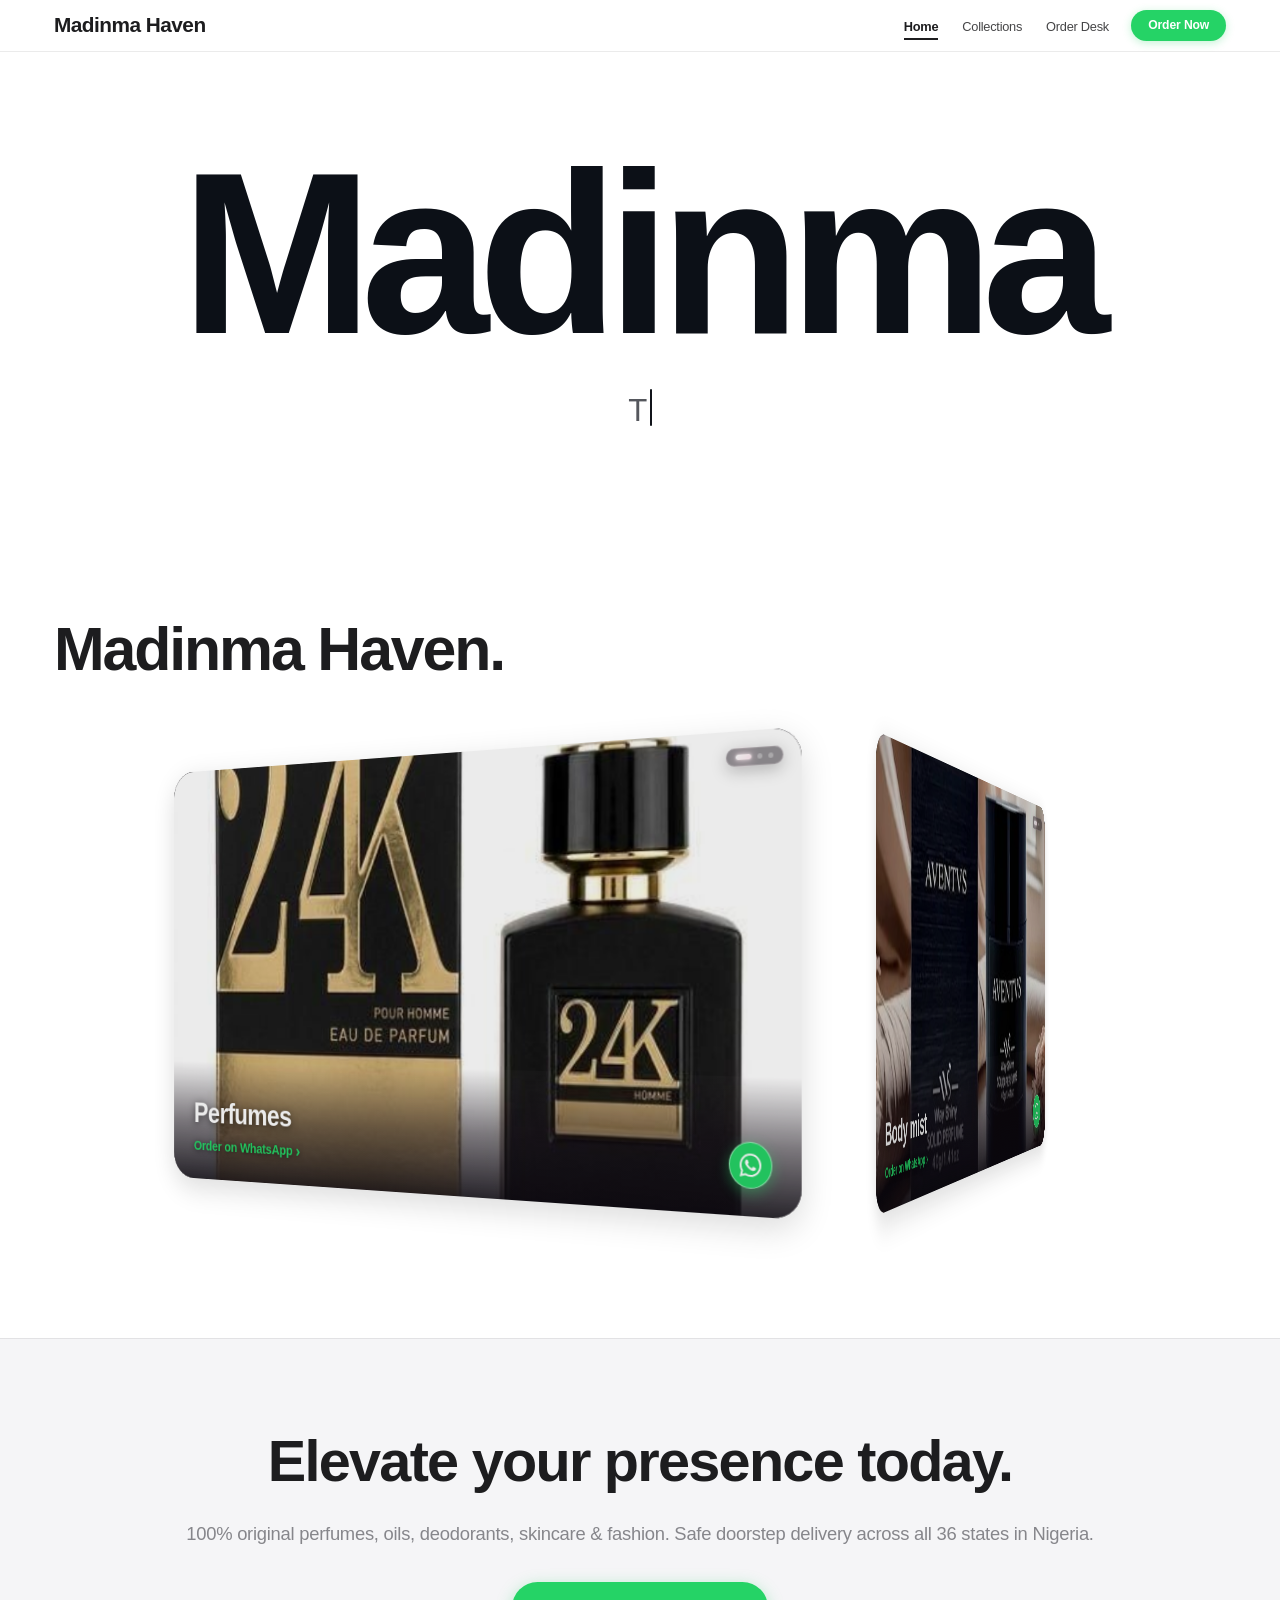
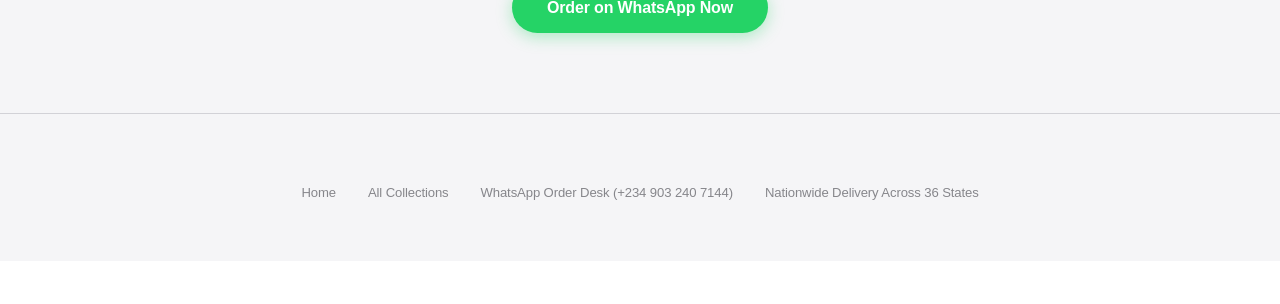
==== index.html @ e7d09501 "Remove circle container from sidebar trigger and fix overlapping with brand name" ====
<!DOCTYPE html>
<html lang="en">
<head>
  <meta charset="UTF-8" />
  <meta name="viewport" content="width=device-width, initial-scale=1.0, viewport-fit=cover" />
  <title>Madinma Haven &bull; Original Perfumes, Beauty &amp; Luxury Fashion</title>
  <meta name="description" content="Discover 100% original designer perfumes, concentrated oils, body mists, deodorants, skincare, luxury &amp; thrift bags, jewelry, and shoes. Stocked and delivered to any state in Nigeria by Madinma Haven." />
  
  <!-- Favicon -->
  <link rel="icon" type="image/svg+xml" href="assets/images/favicon.svg" />

  <!-- Apple Stylesheet -->
  <link rel="stylesheet" href="assets/css/style.css?v=137" />
  <meta http-equiv="Cache-Control" content="no-cache, no-store, must-revalidate" />
  <meta http-equiv="Pragma" content="no-cache" />
  <meta http-equiv="Expires" content="0" />
</head>
<body>

  <!-- =======================================================================
       2. APPLE VISION PRO STICKY LOCAL NAV
       ======================================================================= -->
  <nav class="apple-localnav" id="localnav" style="position: relative;">
    <div class="localnav-inner">
      <div class="localnav-title">
        <a href="#overview">Madinma Haven</a>
      </div>

      <div class="localnav-menu">
        <ul class="localnav-links">
          <li class="active"><a href="#overview">Home</a></li>
          <li><a href="collections.html">Collections</a></li>
          <li><a href="order.html">Order Desk</a></li>
        </ul>

        <a href="order.html" class="localnav-btn-buy">
          Order Now
        </a>

        <!-- Hamburger Menu: At top right immediately after Order Now button -->
        <button type="button" class="localnav-trigger" id="localnav-trigger" aria-label="Open Navigation Menu" title="Menu">
          <svg width="20" height="20" viewBox="0 0 24 24" fill="none" stroke="currentColor" stroke-width="2.2" stroke-linecap="round" stroke-linejoin="round">
            <line x1="3" y1="6" x2="21" y2="6"></line>
            <line x1="3" y1="12" x2="21" y2="12"></line>
            <line x1="3" y1="18" x2="21" y2="18"></line>
          </svg>
        </button>
      </div>
    </div>

    <!-- Mobile Navigation Dropdown -->
    <div class="localnav-mobile-dropdown" id="localnav-mobile-dropdown">
      <a href="#overview" class="localnav-mobile-item active">Home</a>
      <a href="collections.html" class="localnav-mobile-item">Collections</a>
      <a href="order.html" class="localnav-mobile-item">WhatsApp Order Desk</a>
    </div>
  </nav>

  <!-- =======================================================================
       3. HERO SECTION (GIANT TYPOGRAPHY & MOTTO)
       ======================================================================= -->
  <section class="vision-hero" id="overview">
    <div class="apple-container">
      <div class="hero-giant-typography">
        <h1 class="hero-giant-title" aria-label="Madinma">
          <span class="wiggle-letter wiggle-1" aria-hidden="true">M</span><span class="wiggle-letter wiggle-2" aria-hidden="true">a</span><span class="wiggle-letter wiggle-3" aria-hidden="true">d</span><span class="wiggle-letter wiggle-4" aria-hidden="true">i</span><span class="wiggle-letter wiggle-5" aria-hidden="true">n</span><span class="wiggle-letter wiggle-6" aria-hidden="true">m</span><span class="wiggle-letter wiggle-7" aria-hidden="true">a</span>
        </h1>
        <p class="hero-giant-motto">
          The home for the best in <strong>original perfumes</strong>, <strong>concentrated oils</strong>, <strong>fine mists</strong>, and <strong>everyday luxury</strong>.
        </p>
      </div>
    </div>
  </section>

  <!-- =======================================================================
       4. TAKE A CLOSER LOOK (HORIZONTAL CAROUSEL WITH 3 IMAGES & TRANSITIONS)
       ======================================================================= -->
  <section class="vision-closer-look" id="closer-look">
    <div class="apple-container closer-look-header-wrap">
      <div class="closer-look-header">
        <h2 class="closer-look-title">Madinma Haven.</h2>
      </div>
    </div>

    <!-- Apple Vision Pro Horizontal Peek Carousel Track -->
    <div class="apple-carousel-viewport" id="carousel-viewport">
      <div class="apple-carousel-track" id="carousel-track">

        <!-- 1. Perfumes  fragrances -->
        <article class="apple-vision-item" id="fragrances">
          <div class="apple-vision-box" data-carousel-box>
          <div class="apple-vision-slides">
            <img src="assets/images/fragrances-1.jpg?v=11" alt="24K Pure Gold Eau de Parfum" class="apple-vision-img active" loading="eager" draggable="false">
            <img src="assets/images/fragrances-2.jpg?v=11" alt="Dior Sauvage Parfum" class="apple-vision-img" loading="eager" draggable="false">
            <img src="assets/images/fragrances-3.jpg?v=11" alt="Club de Nuit Intense Man" class="apple-vision-img" loading="eager" draggable="false">
          </div>
          <div class="apple-vision-dots" aria-hidden="true">
            <span class="apple-vision-dot active"></span>
            <span class="apple-vision-dot"></span>
            <span class="apple-vision-dot"></span>
          </div>
            <div class="apple-vision-overlay">
              <div class="apple-vision-overlay-content">
                <h3 class="apple-vision-overlay-title">Perfumes</h3>
                <a href="order.html" class="apple-vision-overlay-link">
                  Order on WhatsApp <span class="chevron">&rsaquo;</span>
                </a>
              </div>
              <a href="order.html" class="apple-360-btn" aria-label="Book on WhatsApp">
                <svg width="22" height="22" viewBox="0 0 24 24" fill="currentColor">
                  <path d="M17.472 14.382c-.297-.149-1.758-.867-2.03-.967-.273-.099-.471-.148-.67.15-.197.297-.767.966-.94 1.164-.173.199-.347.223-.644.075-.297-.15-1.255-.463-2.39-1.475-.883-.788-1.48-1.761-1.653-2.059-.173-.297-.018-.458.13-.606.134-.133.298-.347.446-.52.149-.174.198-.298.298-.497.099-.198.05-.371-.025-.52-.075-.149-.669-1.612-.916-2.207-.242-.579-.487-.5-.669-.51-.173-.008-.371-.01-.57-.01-.198 0-.52.074-.792.372-.272.297-1.04 1.016-1.04 2.479 0 1.462 1.065 2.875 1.213 3.074.149.198 2.096 3.2 5.077 4.487.709.306 1.262.489 1.694.625.712.227 1.36.195 1.871.118.571-.085 1.758-.719 2.006-1.413.248-.694.248-1.289.173-1.413-.074-.124-.272-.198-.57-.347m-5.421 7.403h-.004a9.87 9.87 0 01-5.031-1.378l-.361-.214-3.741.982.998-3.648-.235-.374a9.86 9.86 0 01-1.51-5.26c.001-5.45 4.436-9.884 9.888-9.884 2.64 0 5.122 1.03 6.988 2.898a9.825 9.825 0 012.893 6.994c-.003 5.45-4.437 9.884-9.885 9.884m8.413-18.297A11.815 11.815 0 0012.05 0C5.495 0 .16 5.335.157 11.892c0 2.096.547 4.142 1.588 5.945L.057 24l6.305-1.654a11.882 11.882 0 005.683 1.448h.005c6.554 0 11.89-5.335 11.893-11.893a11.821 11.821 0 00-3.48-8.413Z"/>
                </svg>
              </a>
            </div>
          </div>
        </article>

        <!-- 2. Body mist  Body spray -->
        <article class="apple-vision-item">
          <div class="apple-vision-box" data-carousel-box>
          <div class="apple-vision-slides">
            <img src="assets/images/mists-1.jpg?v=11" alt="Aventus Solid Perfume" class="apple-vision-img active" loading="eager" draggable="false">
            <img src="assets/images/mists-2.jpg?v=11" alt="Jean Miss Homme Trio Collection" class="apple-vision-img" loading="eager" draggable="false">
            <img src="assets/images/mists-3.jpg?v=11" alt="Lastar Azure Coastal & Vanilla Sweetheart" class="apple-vision-img" loading="eager" draggable="false">
          </div>
          <div class="apple-vision-dots" aria-hidden="true">
            <span class="apple-vision-dot active"></span>
            <span class="apple-vision-dot"></span>
            <span class="apple-vision-dot"></span>
          </div>
            <div class="apple-vision-overlay">
              <div class="apple-vision-overlay-content">
                <h3 class="apple-vision-overlay-title">Body mist</h3>
                <a href="order.html" class="apple-vision-overlay-link">
                  Order on WhatsApp <span class="chevron">&rsaquo;</span>
                </a>
              </div>
              <a href="order.html" class="apple-360-btn" aria-label="Book on WhatsApp">
                <svg width="22" height="22" viewBox="0 0 24 24" fill="currentColor">
                  <path d="M17.472 14.382c-.297-.149-1.758-.867-2.03-.967-.273-.099-.471-.148-.67.15-.197.297-.767.966-.94 1.164-.173.199-.347.223-.644.075-.297-.15-1.255-.463-2.39-1.475-.883-.788-1.48-1.761-1.653-2.059-.173-.297-.018-.458.13-.606.134-.133.298-.347.446-.52.149-.174.198-.298.298-.497.099-.198.05-.371-.025-.52-.075-.149-.669-1.612-.916-2.207-.242-.579-.487-.5-.669-.51-.173-.008-.371-.01-.57-.01-.198 0-.52.074-.792.372-.272.297-1.04 1.016-1.04 2.479 0 1.462 1.065 2.875 1.213 3.074.149.198 2.096 3.2 5.077 4.487.709.306 1.262.489 1.694.625.712.227 1.36.195 1.871.118.571-.085 1.758-.719 2.006-1.413.248-.694.248-1.289.173-1.413-.074-.124-.272-.198-.57-.347m-5.421 7.403h-.004a9.87 9.87 0 01-5.031-1.378l-.361-.214-3.741.982.998-3.648-.235-.374a9.86 9.86 0 01-1.51-5.26c.001-5.45 4.436-9.884 9.888-9.884 2.64 0 5.122 1.03 6.988 2.898a9.825 9.825 0 012.893 6.994c-.003 5.45-4.437 9.884-9.885 9.884m8.413-18.297A11.815 11.815 0 0012.05 0C5.495 0 .16 5.335.157 11.892c0 2.096.547 4.142 1.588 5.945L.057 24l6.305-1.654a11.882 11.882 0 005.683 1.448h.005c6.554 0 11.89-5.335 11.893-11.893a11.821 11.821 0 00-3.48-8.413Z"/>
                </svg>
              </a>
            </div>
          </div>
        </article>

        <!-- 3. Deodorant  Antisperants -->
        <article class="apple-vision-item">
          <div class="apple-vision-box" data-carousel-box>
          <div class="apple-vision-slides">
            <img src="assets/images/deodorants-1.jpg?v=11" alt="Sure Nonstop Protection 72H Invisible Aqua" class="apple-vision-img active" loading="eager" draggable="false">
            <img src="assets/images/deodorants-2.jpg?v=11" alt="Nivea Dry Comfort 72H Anti-Perspirant" class="apple-vision-img" loading="eager" draggable="false">
            <img src="assets/images/deodorants-3.jpg?v=11" alt="Dove Invisible Dry 48H Floral Touch" class="apple-vision-img" loading="eager" draggable="false">
          </div>
          <div class="apple-vision-dots" aria-hidden="true">
            <span class="apple-vision-dot active"></span>
            <span class="apple-vision-dot"></span>
            <span class="apple-vision-dot"></span>
          </div>
            <div class="apple-vision-overlay">
              <div class="apple-vision-overlay-content">
                <h3 class="apple-vision-overlay-title">Deodorant</h3>
                <a href="order.html" class="apple-vision-overlay-link">
                  Order on WhatsApp <span class="chevron">&rsaquo;</span>
                </a>
              </div>
              <a href="order.html" class="apple-360-btn" aria-label="Book on WhatsApp">
                <svg width="22" height="22" viewBox="0 0 24 24" fill="currentColor">
                  <path d="M17.472 14.382c-.297-.149-1.758-.867-2.03-.967-.273-.099-.471-.148-.67.15-.197.297-.767.966-.94 1.164-.173.199-.347.223-.644.075-.297-.15-1.255-.463-2.39-1.475-.883-.788-1.48-1.761-1.653-2.059-.173-.297-.018-.458.13-.606.134-.133.298-.347.446-.52.149-.174.198-.298.298-.497.099-.198.05-.371-.025-.52-.075-.149-.669-1.612-.916-2.207-.242-.579-.487-.5-.669-.51-.173-.008-.371-.01-.57-.01-.198 0-.52.074-.792.372-.272.297-1.04 1.016-1.04 2.479 0 1.462 1.065 2.875 1.213 3.074.149.198 2.096 3.2 5.077 4.487.709.306 1.262.489 1.694.625.712.227 1.36.195 1.871.118.571-.085 1.758-.719 2.006-1.413.248-.694.248-1.289.173-1.413-.074-.124-.272-.198-.57-.347m-5.421 7.403h-.004a9.87 9.87 0 01-5.031-1.378l-.361-.214-3.741.982.998-3.648-.235-.374a9.86 9.86 0 01-1.51-5.26c.001-5.45 4.436-9.884 9.888-9.884 2.64 0 5.122 1.03 6.988 2.898a9.825 9.825 0 012.893 6.994c-.003 5.45-4.437 9.884-9.885 9.884m8.413-18.297A11.815 11.815 0 0012.05 0C5.495 0 .16 5.335.157 11.892c0 2.096.547 4.142 1.588 5.945L.057 24l6.305-1.654a11.882 11.882 0 005.683 1.448h.005c6.554 0 11.89-5.335 11.893-11.893a11.821 11.821 0 00-3.48-8.413Z"/>
                </svg>
              </a>
            </div>
          </div>
        </article>

        <!-- 4. Body roll-on  underarm care -->
        <article class="apple-vision-item">
          <div class="apple-vision-box" data-carousel-box>
          <div class="apple-vision-slides">
            <img src="assets/images/rollon-1.jpg?v=11" alt="Nivea Men Dry Impact 72H Anti-Perspirant Roll-On" class="apple-vision-img active" loading="eager" draggable="false">
            <img src="assets/images/rollon-2.jpg?v=11" alt="24K Pure Gold 48H Roll-On Deodorant" class="apple-vision-img" loading="eager" draggable="false">
            <img src="assets/images/rollon-3.jpg?v=11" alt="Rexona Men Sport Defence 72H Roll-On" class="apple-vision-img" loading="eager" draggable="false">
          </div>
          <div class="apple-vision-dots" aria-hidden="true">
            <span class="apple-vision-dot active"></span>
            <span class="apple-vision-dot"></span>
            <span class="apple-vision-dot"></span>
          </div>
            <div class="apple-vision-overlay">
              <div class="apple-vision-overlay-content">
                <h3 class="apple-vision-overlay-title">Roll-ons</h3>
                <a href="order.html" class="apple-vision-overlay-link">
                  Order on WhatsApp <span class="chevron">&rsaquo;</span>
                </a>
              </div>
              <a href="order.html" class="apple-360-btn" aria-label="Book on WhatsApp">
                <svg width="22" height="22" viewBox="0 0 24 24" fill="currentColor">
                  <path d="M17.472 14.382c-.297-.149-1.758-.867-2.03-.967-.273-.099-.471-.148-.67.15-.197.297-.767.966-.94 1.164-.173.199-.347.223-.644.075-.297-.15-1.255-.463-2.39-1.475-.883-.788-1.48-1.761-1.653-2.059-.173-.297-.018-.458.13-.606.134-.133.298-.347.446-.52.149-.174.198-.298.298-.497.099-.198.05-.371-.025-.52-.075-.149-.669-1.612-.916-2.207-.242-.579-.487-.5-.669-.51-.173-.008-.371-.01-.57-.01-.198 0-.52.074-.792.372-.272.297-1.04 1.016-1.04 2.479 0 1.462 1.065 2.875 1.213 3.074.149.198 2.096 3.2 5.077 4.487.709.306 1.262.489 1.694.625.712.227 1.36.195 1.871.118.571-.085 1.758-.719 2.006-1.413.248-.694.248-1.289.173-1.413-.074-.124-.272-.198-.57-.347m-5.421 7.403h-.004a9.87 9.87 0 01-5.031-1.378l-.361-.214-3.741.982.998-3.648-.235-.374a9.86 9.86 0 01-1.51-5.26c.001-5.45 4.436-9.884 9.888-9.884 2.64 0 5.122 1.03 6.988 2.898a9.825 9.825 0 012.893 6.994c-.003 5.45-4.437 9.884-9.885 9.884m8.413-18.297A11.815 11.815 0 0012.05 0C5.495 0 .16 5.335.157 11.892c0 2.096.547 4.142 1.588 5.945L.057 24l6.305-1.654a11.882 11.882 0 005.683 1.448h.005c6.554 0 11.89-5.335 11.893-11.893a11.821 11.821 0 00-3.48-8.413Z"/>
                </svg>
              </a>
            </div>
          </div>
        </article>

        <!-- 5. Body care  moisturizer -->
        <article class="apple-vision-item">
          <div class="apple-vision-box" data-carousel-box>
          <div class="apple-vision-slides">
            <img src="assets/images/moisturizer-1.jpg?v=11" alt="Asnye Men Moisturizer Tight Smooth 70g" class="apple-vision-img active" loading="eager" draggable="false">
            <img src="assets/images/moisturizer-2.jpg?v=11" alt="Brmvoz Coconut Oil Moisturizing Cream With Vitamin E" class="apple-vision-img" loading="eager" draggable="false">
            <img src="assets/images/moisturizer-3.jpg?v=11" alt="Veze For Men Moisturizing Lotion" class="apple-vision-img" loading="eager" draggable="false">
          </div>
          <div class="apple-vision-dots" aria-hidden="true">
            <span class="apple-vision-dot active"></span>
            <span class="apple-vision-dot"></span>
            <span class="apple-vision-dot"></span>
          </div>
            <div class="apple-vision-overlay">
              <div class="apple-vision-overlay-content">
                <h3 class="apple-vision-overlay-title">Moisturizer</h3>
                <a href="order.html" class="apple-vision-overlay-link">
                  Order on WhatsApp <span class="chevron">&rsaquo;</span>
                </a>
              </div>
              <a href="order.html" class="apple-360-btn" aria-label="Book on WhatsApp">
                <svg width="22" height="22" viewBox="0 0 24 24" fill="currentColor">
                  <path d="M17.472 14.382c-.297-.149-1.758-.867-2.03-.967-.273-.099-.471-.148-.67.15-.197.297-.767.966-.94 1.164-.173.199-.347.223-.644.075-.297-.15-1.255-.463-2.39-1.475-.883-.788-1.48-1.761-1.653-2.059-.173-.297-.018-.458.13-.606.134-.133.298-.347.446-.52.149-.174.198-.298.298-.497.099-.198.05-.371-.025-.52-.075-.149-.669-1.612-.916-2.207-.242-.579-.487-.5-.669-.51-.173-.008-.371-.01-.57-.01-.198 0-.52.074-.792.372-.272.297-1.04 1.016-1.04 2.479 0 1.462 1.065 2.875 1.213 3.074.149.198 2.096 3.2 5.077 4.487.709.306 1.262.489 1.694.625.712.227 1.36.195 1.871.118.571-.085 1.758-.719 2.006-1.413.248-.694.248-1.289.173-1.413-.074-.124-.272-.198-.57-.347m-5.421 7.403h-.004a9.87 9.87 0 01-5.031-1.378l-.361-.214-3.741.982.998-3.648-.235-.374a9.86 9.86 0 01-1.51-5.26c.001-5.45 4.436-9.884 9.888-9.884 2.64 0 5.122 1.03 6.988 2.898a9.825 9.825 0 012.893 6.994c-.003 5.45-4.437 9.884-9.885 9.884m8.413-18.297A11.815 11.815 0 0012.05 0C5.495 0 .16 5.335.157 11.892c0 2.096.547 4.142 1.588 5.945L.057 24l6.305-1.654a11.882 11.882 0 005.683 1.448h.005c6.554 0 11.89-5.335 11.893-11.893a11.821 11.821 0 00-3.48-8.413Z"/>
                </svg>
              </a>
            </div>
          </div>
        </article>

        <!-- 6. Body scrubs  Body polishes -->
        <article class="apple-vision-item">
          <div class="apple-vision-box" data-carousel-box>
          <div class="apple-vision-slides">
            <img src="assets/images/scrubs-1.jpg?v=11" alt="Evolve Organic Beauty Tropical Blossom Body Polish" class="apple-vision-img active" loading="eager" draggable="false">
            <img src="assets/images/scrubs-2.jpg?v=11" alt="Fresh Brown Sugar Body Polish & Exfoliating Face Wash Trio" class="apple-vision-img" loading="eager" draggable="false">
            <img src="assets/images/scrubs-3.jpg?v=11" alt="Dame Body Sunshine Polishing Body Scrub" class="apple-vision-img" loading="eager" draggable="false">
          </div>
          <div class="apple-vision-dots" aria-hidden="true">
            <span class="apple-vision-dot active"></span>
            <span class="apple-vision-dot"></span>
            <span class="apple-vision-dot"></span>
          </div>
            <div class="apple-vision-overlay">
              <div class="apple-vision-overlay-content">
                <h3 class="apple-vision-overlay-title">Body scrubs &amp; polishes</h3>
                <a href="order.html" class="apple-vision-overlay-link">
                  Order on WhatsApp <span class="chevron">&rsaquo;</span>
                </a>
              </div>
              <a href="order.html" class="apple-360-btn" aria-label="Book on WhatsApp">
                <svg width="22" height="22" viewBox="0 0 24 24" fill="currentColor">
                  <path d="M17.472 14.382c-.297-.149-1.758-.867-2.03-.967-.273-.099-.471-.148-.67.15-.197.297-.767.966-.94 1.164-.173.199-.347.223-.644.075-.297-.15-1.255-.463-2.39-1.475-.883-.788-1.48-1.761-1.653-2.059-.173-.297-.018-.458.13-.606.134-.133.298-.347.446-.52.149-.174.198-.298.298-.497.099-.198.05-.371-.025-.52-.075-.149-.669-1.612-.916-2.207-.242-.579-.487-.5-.669-.51-.173-.008-.371-.01-.57-.01-.198 0-.52.074-.792.372-.272.297-1.04 1.016-1.04 2.479 0 1.462 1.065 2.875 1.213 3.074.149.198 2.096 3.2 5.077 4.487.709.306 1.262.489 1.694.625.712.227 1.36.195 1.871.118.571-.085 1.758-.719 2.006-1.413.248-.694.248-1.289.173-1.413-.074-.124-.272-.198-.57-.347m-5.421 7.403h-.004a9.87 9.87 0 01-5.031-1.378l-.361-.214-3.741.982.998-3.648-.235-.374a9.86 9.86 0 01-1.51-5.26c.001-5.45 4.436-9.884 9.888-9.884 2.64 0 5.122 1.03 6.988 2.898a9.825 9.825 0 012.893 6.994c-.003 5.45-4.437 9.884-9.885 9.884m8.413-18.297A11.815 11.815 0 0012.05 0C5.495 0 .16 5.335.157 11.892c0 2.096.547 4.142 1.588 5.945L.057 24l6.305-1.654a11.882 11.882 0 005.683 1.448h.005c6.554 0 11.89-5.335 11.893-11.893a11.821 11.821 0 00-3.48-8.413Z"/>
                </svg>
              </a>
            </div>
          </div>
        </article>

        <!-- 7. Soap  and Body washes -->
        <article class="apple-vision-item">
          <div class="apple-vision-box" data-carousel-box>
          <div class="apple-vision-slides">
            <img src="assets/images/soap-1.jpg?v=11" alt="Irish Spring Aloe Bar Soap 3 Pack" class="apple-vision-img active" loading="eager" draggable="false">
            <img src="assets/images/soap-2.jpg?v=11" alt="Extract Whitening Herbal Soap Papaya Calamansi" class="apple-vision-img" loading="eager" draggable="false">
            <img src="assets/images/soap-3.jpg?v=11" alt="Cussons Baby Soft & Smooth Almond & Rose Oil Soap" class="apple-vision-img" loading="eager" draggable="false">
          </div>
          <div class="apple-vision-dots" aria-hidden="true">
            <span class="apple-vision-dot active"></span>
            <span class="apple-vision-dot"></span>
            <span class="apple-vision-dot"></span>
          </div>
            <div class="apple-vision-overlay">
              <div class="apple-vision-overlay-content">
                <h3 class="apple-vision-overlay-title">Soap</h3>
                <a href="order.html" class="apple-vision-overlay-link">
                  Order on WhatsApp <span class="chevron">&rsaquo;</span>
                </a>
              </div>
              <a href="order.html" class="apple-360-btn" aria-label="Book on WhatsApp">
                <svg width="22" height="22" viewBox="0 0 24 24" fill="currentColor">
                  <path d="M17.472 14.382c-.297-.149-1.758-.867-2.03-.967-.273-.099-.471-.148-.67.15-.197.297-.767.966-.94 1.164-.173.199-.347.223-.644.075-.297-.15-1.255-.463-2.39-1.475-.883-.788-1.48-1.761-1.653-2.059-.173-.297-.018-.458.13-.606.134-.133.298-.347.446-.52.149-.174.198-.298.298-.497.099-.198.05-.371-.025-.52-.075-.149-.669-1.612-.916-2.207-.242-.579-.487-.5-.669-.51-.173-.008-.371-.01-.57-.01-.198 0-.52.074-.792.372-.272.297-1.04 1.016-1.04 2.479 0 1.462 1.065 2.875 1.213 3.074.149.198 2.096 3.2 5.077 4.487.709.306 1.262.489 1.694.625.712.227 1.36.195 1.871.118.571-.085 1.758-.719 2.006-1.413.248-.694.248-1.289.173-1.413-.074-.124-.272-.198-.57-.347m-5.421 7.403h-.004a9.87 9.87 0 01-5.031-1.378l-.361-.214-3.741.982.998-3.648-.235-.374a9.86 9.86 0 01-1.51-5.26c.001-5.45 4.436-9.884 9.888-9.884 2.64 0 5.122 1.03 6.988 2.898a9.825 9.825 0 012.893 6.994c-.003 5.45-4.437 9.884-9.885 9.884m8.413-18.297A11.815 11.815 0 0012.05 0C5.495 0 .16 5.335.157 11.892c0 2.096.547 4.142 1.588 5.945L.057 24l6.305-1.654a11.882 11.882 0 005.683 1.448h.005c6.554 0 11.89-5.335 11.893-11.893a11.821 11.821 0 00-3.48-8.413Z"/>
                </svg>
              </a>
            </div>
          </div>
        </article>

        <!-- 8. After shave and shaving products -->
        <article class="apple-vision-item">
          <div class="apple-vision-box" data-carousel-box>
          <div class="apple-vision-slides">
            <img src="assets/images/aftershave-1.jpg?v=11" alt="Nivea Men Sensitive Post Shave Balm" class="apple-vision-img active" loading="eager" draggable="false">
            <img src="assets/images/aftershave-2.jpg?v=11" alt="Denim Black After Shave 100ml" class="apple-vision-img" loading="eager" draggable="false">
            <img src="assets/images/aftershave-3.jpg?v=11" alt="Gillette Stormforce After Shave Splash 100ml" class="apple-vision-img" loading="eager" draggable="false">
          </div>
          <div class="apple-vision-dots" aria-hidden="true">
            <span class="apple-vision-dot active"></span>
            <span class="apple-vision-dot"></span>
            <span class="apple-vision-dot"></span>
          </div>
            <div class="apple-vision-overlay">
              <div class="apple-vision-overlay-content">
                <h3 class="apple-vision-overlay-title">After shave</h3>
                <a href="order.html" class="apple-vision-overlay-link">
                  Order on WhatsApp <span class="chevron">&rsaquo;</span>
                </a>
              </div>
              <a href="order.html" class="apple-360-btn" aria-label="Book on WhatsApp">
                <svg width="22" height="22" viewBox="0 0 24 24" fill="currentColor">
                  <path d="M17.472 14.382c-.297-.149-1.758-.867-2.03-.967-.273-.099-.471-.148-.67.15-.197.297-.767.966-.94 1.164-.173.199-.347.223-.644.075-.297-.15-1.255-.463-2.39-1.475-.883-.788-1.48-1.761-1.653-2.059-.173-.297-.018-.458.13-.606.134-.133.298-.347.446-.52.149-.174.198-.298.298-.497.099-.198.05-.371-.025-.52-.075-.149-.669-1.612-.916-2.207-.242-.579-.487-.5-.669-.51-.173-.008-.371-.01-.57-.01-.198 0-.52.074-.792.372-.272.297-1.04 1.016-1.04 2.479 0 1.462 1.065 2.875 1.213 3.074.149.198 2.096 3.2 5.077 4.487.709.306 1.262.489 1.694.625.712.227 1.36.195 1.871.118.571-.085 1.758-.719 2.006-1.413.248-.694.248-1.289.173-1.413-.074-.124-.272-.198-.57-.347m-5.421 7.403h-.004a9.87 9.87 0 01-5.031-1.378l-.361-.214-3.741.982.998-3.648-.235-.374a9.86 9.86 0 01-1.51-5.26c.001-5.45 4.436-9.884 9.888-9.884 2.64 0 5.122 1.03 6.988 2.898a9.825 9.825 0 012.893 6.994c-.003 5.45-4.437 9.884-9.885 9.884m8.413-18.297A11.815 11.815 0 0012.05 0C5.495 0 .16 5.335.157 11.892c0 2.096.547 4.142 1.588 5.945L.057 24l6.305-1.654a11.882 11.882 0 005.683 1.448h.005c6.554 0 11.89-5.335 11.893-11.893a11.821 11.821 0 00-3.48-8.413Z"/>
                </svg>
              </a>
            </div>
          </div>
        </article>

        <!-- 9. Personal hygiene  Antiseptic products -->
        <article class="apple-vision-item">
          <div class="apple-vision-box" data-carousel-box>
          <div class="apple-vision-slides">
            <img src="assets/images/antiseptic-1.jpg?v=11" alt="Savlon Antiseptic Liquid 125ml" class="apple-vision-img active" loading="eager" draggable="false">
            <img src="assets/images/antiseptic-2.jpg?v=11" alt="Dettol Liquid Antiseptic Disinfectant" class="apple-vision-img" loading="eager" draggable="false">
            <img src="assets/images/antiseptic-3.jpg?v=11" alt="Clorox Disinfecting Bleach Cleaner" class="apple-vision-img" loading="eager" draggable="false">
          </div>
          <div class="apple-vision-dots" aria-hidden="true">
            <span class="apple-vision-dot active"></span>
            <span class="apple-vision-dot"></span>
            <span class="apple-vision-dot"></span>
          </div>
            <div class="apple-vision-overlay">
              <div class="apple-vision-overlay-content">
                <h3 class="apple-vision-overlay-title">Antiseptic</h3>
                <a href="order.html" class="apple-vision-overlay-link">
                  Order on WhatsApp <span class="chevron">&rsaquo;</span>
                </a>
              </div>
              <a href="order.html" class="apple-360-btn" aria-label="Book on WhatsApp">
                <svg width="22" height="22" viewBox="0 0 24 24" fill="currentColor">
                  <path d="M17.472 14.382c-.297-.149-1.758-.867-2.03-.967-.273-.099-.471-.148-.67.15-.197.297-.767.966-.94 1.164-.173.199-.347.223-.644.075-.297-.15-1.255-.463-2.39-1.475-.883-.788-1.48-1.761-1.653-2.059-.173-.297-.018-.458.13-.606.134-.133.298-.347.446-.52.149-.174.198-.298.298-.497.099-.198.05-.371-.025-.52-.075-.149-.669-1.612-.916-2.207-.242-.579-.487-.5-.669-.51-.173-.008-.371-.01-.57-.01-.198 0-.52.074-.792.372-.272.297-1.04 1.016-1.04 2.479 0 1.462 1.065 2.875 1.213 3.074.149.198 2.096 3.2 5.077 4.487.709.306 1.262.489 1.694.625.712.227 1.36.195 1.871.118.571-.085 1.758-.719 2.006-1.413.248-.694.248-1.289.173-1.413-.074-.124-.272-.198-.57-.347m-5.421 7.403h-.004a9.87 9.87 0 01-5.031-1.378l-.361-.214-3.741.982.998-3.648-.235-.374a9.86 9.86 0 01-1.51-5.26c.001-5.45 4.436-9.884 9.888-9.884 2.64 0 5.122 1.03 6.988 2.898a9.825 9.825 0 012.893 6.994c-.003 5.45-4.437 9.884-9.885 9.884m8.413-18.297A11.815 11.815 0 0012.05 0C5.495 0 .16 5.335.157 11.892c0 2.096.547 4.142 1.588 5.945L.057 24l6.305-1.654a11.882 11.882 0 005.683 1.448h.005c6.554 0 11.89-5.335 11.893-11.893a11.821 11.821 0 00-3.48-8.413Z"/>
                </svg>
              </a>
            </div>
          </div>
        </article>

        <!-- 10. Lip care products -->
        <article class="apple-vision-item">
          <div class="apple-vision-box" data-carousel-box>
          <div class="apple-vision-slides">
            <img src="assets/images/lipcare-1.jpg?v=11" alt="Face Facts Vitamin C Lip Balm Protecting & Smoothing" class="apple-vision-img active" loading="eager" draggable="false">
            <img src="assets/images/lipcare-2.jpg?v=11" alt="Vaseline Lip Therapy Rosy Lips 7g" class="apple-vision-img" loading="eager" draggable="false">
            <img src="assets/images/lipcare-3.jpg?v=11" alt="Nivea 24h Moisture Strawberry Shine Lip Care" class="apple-vision-img" loading="eager" draggable="false">
          </div>
          <div class="apple-vision-dots" aria-hidden="true">
            <span class="apple-vision-dot active"></span>
            <span class="apple-vision-dot"></span>
            <span class="apple-vision-dot"></span>
          </div>
            <div class="apple-vision-overlay">
              <div class="apple-vision-overlay-content">
                <h3 class="apple-vision-overlay-title">Lip care</h3>
                <a href="order.html" class="apple-vision-overlay-link">
                  Order on WhatsApp <span class="chevron">&rsaquo;</span>
                </a>
              </div>
              <a href="order.html" class="apple-360-btn" aria-label="Book on WhatsApp">
                <svg width="22" height="22" viewBox="0 0 24 24" fill="currentColor">
                  <path d="M17.472 14.382c-.297-.149-1.758-.867-2.03-.967-.273-.099-.471-.148-.67.15-.197.297-.767.966-.94 1.164-.173.199-.347.223-.644.075-.297-.15-1.255-.463-2.39-1.475-.883-.788-1.48-1.761-1.653-2.059-.173-.297-.018-.458.13-.606.134-.133.298-.347.446-.52.149-.174.198-.298.298-.497.099-.198.05-.371-.025-.52-.075-.149-.669-1.612-.916-2.207-.242-.579-.487-.5-.669-.51-.173-.008-.371-.01-.57-.01-.198 0-.52.074-.792.372-.272.297-1.04 1.016-1.04 2.479 0 1.462 1.065 2.875 1.213 3.074.149.198 2.096 3.2 5.077 4.487.709.306 1.262.489 1.694.625.712.227 1.36.195 1.871.118.571-.085 1.758-.719 2.006-1.413.248-.694.248-1.289.173-1.413-.074-.124-.272-.198-.57-.347m-5.421 7.403h-.004a9.87 9.87 0 01-5.031-1.378l-.361-.214-3.741.982.998-3.648-.235-.374a9.86 9.86 0 01-1.51-5.26c.001-5.45 4.436-9.884 9.888-9.884 2.64 0 5.122 1.03 6.988 2.898a9.825 9.825 0 012.893 6.994c-.003 5.45-4.437 9.884-9.885 9.884m8.413-18.297A11.815 11.815 0 0012.05 0C5.495 0 .16 5.335.157 11.892c0 2.096.547 4.142 1.588 5.945L.057 24l6.305-1.654a11.882 11.882 0 005.683 1.448h.005c6.554 0 11.89-5.335 11.893-11.893a11.821 11.821 0 00-3.48-8.413Z"/>
                </svg>
              </a>
            </div>
          </div>
        </article>

        <!-- 11. Luxury bags and thrift bag -->
        <article class="apple-vision-item">
          <div class="apple-vision-box" data-carousel-box>
          <div class="apple-vision-slides">
            <img src="assets/images/bags-1.jpg?v=11" alt="Classic Monogram Handbag & Purse 3-Piece Set" class="apple-vision-img active" loading="eager" draggable="false">
            <img src="assets/images/bags-2.jpg?v=11" alt="Dior Black Bow Top-Handle Leather Handbag" class="apple-vision-img" loading="eager" draggable="false">
            <img src="assets/images/bags-3.jpg?v=11" alt="Mini Structured Leather Crossbody Bag in Crisp White" class="apple-vision-img" loading="eager" draggable="false">
          </div>
          <div class="apple-vision-dots" aria-hidden="true">
            <span class="apple-vision-dot active"></span>
            <span class="apple-vision-dot"></span>
            <span class="apple-vision-dot"></span>
          </div>
            <div class="apple-vision-overlay">
              <div class="apple-vision-overlay-content">
                <h3 class="apple-vision-overlay-title">Luxury bags</h3>
                <a href="order.html" class="apple-vision-overlay-link">
                  Order on WhatsApp <span class="chevron">&rsaquo;</span>
                </a>
              </div>
              <a href="order.html" class="apple-360-btn" aria-label="Book on WhatsApp">
                <svg width="22" height="22" viewBox="0 0 24 24" fill="currentColor">
                  <path d="M17.472 14.382c-.297-.149-1.758-.867-2.03-.967-.273-.099-.471-.148-.67.15-.197.297-.767.966-.94 1.164-.173.199-.347.223-.644.075-.297-.15-1.255-.463-2.39-1.475-.883-.788-1.48-1.761-1.653-2.059-.173-.297-.018-.458.13-.606.134-.133.298-.347.446-.52.149-.174.198-.298.298-.497.099-.198.05-.371-.025-.52-.075-.149-.669-1.612-.916-2.207-.242-.579-.487-.5-.669-.51-.173-.008-.371-.01-.57-.01-.198 0-.52.074-.792.372-.272.297-1.04 1.016-1.04 2.479 0 1.462 1.065 2.875 1.213 3.074.149.198 2.096 3.2 5.077 4.487.709.306 1.262.489 1.694.625.712.227 1.36.195 1.871.118.571-.085 1.758-.719 2.006-1.413.248-.694.248-1.289.173-1.413-.074-.124-.272-.198-.57-.347m-5.421 7.403h-.004a9.87 9.87 0 01-5.031-1.378l-.361-.214-3.741.982.998-3.648-.235-.374a9.86 9.86 0 01-1.51-5.26c.001-5.45 4.436-9.884 9.888-9.884 2.64 0 5.122 1.03 6.988 2.898a9.825 9.825 0 012.893 6.994c-.003 5.45-4.437 9.884-9.885 9.884m8.413-18.297A11.815 11.815 0 0012.05 0C5.495 0 .16 5.335.157 11.892c0 2.096.547 4.142 1.588 5.945L.057 24l6.305-1.654a11.882 11.882 0 005.683 1.448h.005c6.554 0 11.89-5.335 11.893-11.893a11.821 11.821 0 00-3.48-8.413Z"/>
                </svg>
              </a>
            </div>
          </div>
        </article>

        <!-- 12. Jewelry  Accessories -->
        <article class="apple-vision-item">
          <div class="apple-vision-box" data-carousel-box>
          <div class="apple-vision-slides">
            <img src="assets/images/jewelry-1.jpg?v=11" alt="Azarai Brilliant Cut Diamond Halo Ring Set in Yellow Gold" class="apple-vision-img active" loading="eager" draggable="false">
            <img src="assets/images/jewelry-2.jpg?v=11" alt="Solitaire Round Brilliant Diamond Engagement Ring & Pave Band in Platinum" class="apple-vision-img" loading="eager" draggable="false">
            <img src="assets/images/jewelry-3.jpg?v=11" alt="Textured Geometric Gold Pendant and Matching Earrings Suite" class="apple-vision-img" loading="eager" draggable="false">
          </div>
          <div class="apple-vision-dots" aria-hidden="true">
            <span class="apple-vision-dot active"></span>
            <span class="apple-vision-dot"></span>
            <span class="apple-vision-dot"></span>
          </div>
            <div class="apple-vision-overlay">
              <div class="apple-vision-overlay-content">
                <h3 class="apple-vision-overlay-title">Jewelry &amp; Accessories</h3>
                <a href="order.html" class="apple-vision-overlay-link">
                  Order on WhatsApp <span class="chevron">&rsaquo;</span>
                </a>
              </div>
              <a href="order.html" class="apple-360-btn" aria-label="Book on WhatsApp">
                <svg width="22" height="22" viewBox="0 0 24 24" fill="currentColor">
                  <path d="M17.472 14.382c-.297-.149-1.758-.867-2.03-.967-.273-.099-.471-.148-.67.15-.197.297-.767.966-.94 1.164-.173.199-.347.223-.644.075-.297-.15-1.255-.463-2.39-1.475-.883-.788-1.48-1.761-1.653-2.059-.173-.297-.018-.458.13-.606.134-.133.298-.347.446-.52.149-.174.198-.298.298-.497.099-.198.05-.371-.025-.52-.075-.149-.669-1.612-.916-2.207-.242-.579-.487-.5-.669-.51-.173-.008-.371-.01-.57-.01-.198 0-.52.074-.792.372-.272.297-1.04 1.016-1.04 2.479 0 1.462 1.065 2.875 1.213 3.074.149.198 2.096 3.2 5.077 4.487.709.306 1.262.489 1.694.625.712.227 1.36.195 1.871.118.571-.085 1.758-.719 2.006-1.413.248-.694.248-1.289.173-1.413-.074-.124-.272-.198-.57-.347m-5.421 7.403h-.004a9.87 9.87 0 01-5.031-1.378l-.361-.214-3.741.982.998-3.648-.235-.374a9.86 9.86 0 01-1.51-5.26c.001-5.45 4.436-9.884 9.888-9.884 2.64 0 5.122 1.03 6.988 2.898a9.825 9.825 0 012.893 6.994c-.003 5.45-4.437 9.884-9.885 9.884m8.413-18.297A11.815 11.815 0 0012.05 0C5.495 0 .16 5.335.157 11.892c0 2.096.547 4.142 1.588 5.945L.057 24l6.305-1.654a11.882 11.882 0 005.683 1.448h.005c6.554 0 11.89-5.335 11.893-11.893a11.821 11.821 0 00-3.48-8.413Z"/>
                </svg>
              </a>
            </div>
          </div>
        </article>

        <!-- 13. Shoes  clothing -->
        <article class="apple-vision-item">
          <div class="apple-vision-box" data-carousel-box>
          <div class="apple-vision-slides">
            <img src="assets/images/shoes-1.jpg?v=11" alt="Louis Vuitton Trainer Black and White Monogram Sneaker" class="apple-vision-img active" loading="eager" draggable="false">
            <img src="assets/images/shoes-2.jpg?v=11" alt="Classic Black and White Tassel Leather Loafer" class="apple-vision-img" loading="eager" draggable="false">
            <img src="assets/images/shoes-3.jpg?v=11" alt="Jada Dubai Passion Diamond Stiletto Pumps in Metallic Gold" class="apple-vision-img" loading="eager" draggable="false">
          </div>
          <div class="apple-vision-dots" aria-hidden="true">
            <span class="apple-vision-dot active"></span>
            <span class="apple-vision-dot"></span>
            <span class="apple-vision-dot"></span>
          </div>
            <div class="apple-vision-overlay">
              <div class="apple-vision-overlay-content">
                <h3 class="apple-vision-overlay-title">Luxury Shoes</h3>
                <a href="order.html" class="apple-vision-overlay-link">
                  Order on WhatsApp <span class="chevron">&rsaquo;</span>
                </a>
              </div>
              <a href="order.html" class="apple-360-btn" aria-label="Book on WhatsApp">
                <svg width="22" height="22" viewBox="0 0 24 24" fill="currentColor">
                  <path d="M17.472 14.382c-.297-.149-1.758-.867-2.03-.967-.273-.099-.471-.148-.67.15-.197.297-.767.966-.94 1.164-.173.199-.347.223-.644.075-.297-.15-1.255-.463-2.39-1.475-.883-.788-1.48-1.761-1.653-2.059-.173-.297-.018-.458.13-.606.134-.133.298-.347.446-.52.149-.174.198-.298.298-.497.099-.198.05-.371-.025-.52-.075-.149-.669-1.612-.916-2.207-.242-.579-.487-.5-.669-.51-.173-.008-.371-.01-.57-.01-.198 0-.52.074-.792.372-.272.297-1.04 1.016-1.04 2.479 0 1.462 1.065 2.875 1.213 3.074.149.198 2.096 3.2 5.077 4.487.709.306 1.262.489 1.694.625.712.227 1.36.195 1.871.118.571-.085 1.758-.719 2.006-1.413.248-.694.248-1.289.173-1.413-.074-.124-.272-.198-.57-.347m-5.421 7.403h-.004a9.87 9.87 0 01-5.031-1.378l-.361-.214-3.741.982.998-3.648-.235-.374a9.86 9.86 0 01-1.51-5.26c.001-5.45 4.436-9.884 9.888-9.884 2.64 0 5.122 1.03 6.988 2.898a9.825 9.825 0 012.893 6.994c-.003 5.45-4.437 9.884-9.885 9.884m8.413-18.297A11.815 11.815 0 0012.05 0C5.495 0 .16 5.335.157 11.892c0 2.096.547 4.142 1.588 5.945L.057 24l6.305-1.654a11.882 11.882 0 005.683 1.448h.005c6.554 0 11.89-5.335 11.893-11.893a11.821 11.821 0 00-3.48-8.413Z"/>
                </svg>
              </a>
            </div>
          </div>
        </article>

        <!-- 14. Fragrances, gift set  and body care set -->
        <article class="apple-vision-item">
          <div class="apple-vision-box" data-carousel-box>
          <div class="apple-vision-slides">
            <img src="assets/images/giftset-1.jpg?v=11" alt="Classic Black Tweed Cropped Jacket with Gold Buttons" class="apple-vision-img active" loading="eager" draggable="false">
            <img src="assets/images/giftset-2.jpg?v=11" alt="Celine Paris Carriage Graphic Black Luxury Hoodie" class="apple-vision-img" loading="eager" draggable="false">
            <img src="assets/images/giftset-3.jpg?v=11" alt="Monochrome Earth-Tone Tailored Trouser & Blazer Ensembles" class="apple-vision-img" loading="eager" draggable="false">
          </div>
          <div class="apple-vision-dots" aria-hidden="true">
            <span class="apple-vision-dot active"></span>
            <span class="apple-vision-dot"></span>
            <span class="apple-vision-dot"></span>
          </div>
            <div class="apple-vision-overlay">
              <div class="apple-vision-overlay-content">
                <h3 class="apple-vision-overlay-title">Luxury Fashion</h3>
                <a href="order.html" class="apple-vision-overlay-link">
                  Order on WhatsApp <span class="chevron">&rsaquo;</span>
                </a>
              </div>
              <a href="order.html" class="apple-360-btn" aria-label="Book on WhatsApp">
                <svg width="22" height="22" viewBox="0 0 24 24" fill="currentColor">
                  <path d="M17.472 14.382c-.297-.149-1.758-.867-2.03-.967-.273-.099-.471-.148-.67.15-.197.297-.767.966-.94 1.164-.173.199-.347.223-.644.075-.297-.15-1.255-.463-2.39-1.475-.883-.788-1.48-1.761-1.653-2.059-.173-.297-.018-.458.13-.606.134-.133.298-.347.446-.52.149-.174.198-.298.298-.497.099-.198.05-.371-.025-.52-.075-.149-.669-1.612-.916-2.207-.242-.579-.487-.5-.669-.51-.173-.008-.371-.01-.57-.01-.198 0-.52.074-.792.372-.272.297-1.04 1.016-1.04 2.479 0 1.462 1.065 2.875 1.213 3.074.149.198 2.096 3.2 5.077 4.487.709.306 1.262.489 1.694.625.712.227 1.36.195 1.871.118.571-.085 1.758-.719 2.006-1.413.248-.694.248-1.289.173-1.413-.074-.124-.272-.198-.57-.347m-5.421 7.403h-.004a9.87 9.87 0 01-5.031-1.378l-.361-.214-3.741.982.998-3.648-.235-.374a9.86 9.86 0 01-1.51-5.26c.001-5.45 4.436-9.884 9.888-9.884 2.64 0 5.122 1.03 6.988 2.898a9.825 9.825 0 012.893 6.994c-.003 5.45-4.437 9.884-9.885 9.884m8.413-18.297A11.815 11.815 0 0012.05 0C5.495 0 .16 5.335.157 11.892c0 2.096.547 4.142 1.588 5.945L.057 24l6.305-1.654a11.882 11.882 0 005.683 1.448h.005c6.554 0 11.89-5.335 11.893-11.893a11.821 11.821 0 00-3.48-8.413Z"/>
                </svg>
              </a>
            </div>
          </div>
        </article>

      </div>
    </div>
  </section>

  <!-- =======================================================================
       6. CLOSING CALL TO ACTION
       ======================================================================= -->
  <section class="vision-buy-bar" id="concierge">
    <div class="apple-container">
      <h2 class="buy-bar-title">Elevate your presence today.</h2>
      <p class="buy-bar-sub">
        100% original perfumes, oils, deodorants, skincare &amp; fashion. Safe doorstep delivery across all 36 states in Nigeria.
      </p>
      <a href="order.html" class="btn-hero-buy">
        Order on WhatsApp Now
      </a>
    </div>
  </section>

  <!-- =======================================================================
       7. APPLE DIRECTORY FOOTER (APPLE VISION PRO DESIGN SYSTEM)
       ======================================================================= -->
  <footer class="apple-footer">
    <div class="apple-container">

      <!-- Streamlined Essential Navigation -->
      <nav class="footer-essential-nav" aria-label="Footer Quick Links">
        <a href="#overview">Home</a>
        <a href="collections.html">All Collections</a>
        <a href="order.html">WhatsApp Order Desk (+234 903 240 7144)</a>
        <a href="#concierge">Nationwide Delivery Across 36 States</a>
      </nav>

    </div>
  </footer>

    <!-- =======================================================================
       8. APPLE SPECIFICATION / 360 MODAL
       ======================================================================= -->
  <dialog id="spec-modal" class="apple-spec-dialog" aria-labelledby="modal-title">
    <div class="dialog-content">
      <button class="dialog-close-btn" id="modal-close" aria-label="Close dialog">&times;</button>
      <div class="dialog-inner">
        <span class="dialog-eyebrow" id="modal-category">Original Designer Fragrance</span>
        <h3 class="dialog-title" id="modal-title">Perfumes</h3>
        <p class="dialog-tagline" id="modal-tagline">100% genuine Eau de Parfum and Extrait from the world&rsquo;s top luxury perfume houses.</p>

        <div class="dialog-specs-grid">
          <div class="dialog-spec-card">
            <span class="spec-label">Top Brands In Stock</span>
            <span class="spec-value" id="modal-brands">Dior, Chanel, Tom Ford, Creed, YSL</span>
          </div>
          <div class="dialog-spec-card">
            <span class="spec-label">Scent Longevity</span>
            <span class="spec-value" id="modal-longevity">18H - 24H+ Sillage</span>
          </div>
        </div>

        <div class="dialog-action-row">
          <a href="https://wa.me/2349032407144" target="_blank" rel="noopener" id="modal-wa-link" class="btn-hero-buy">
            Inquire on WhatsApp &rsaquo;
          </a>
        </div>
      </div>
    </div>
  </dialog>

  <!-- =======================================================================
       9. APPLE VISION PRO LUXURY WHATSAPP TEMPLATE DIALOG
       ======================================================================= -->
  <dialog id="chat-template-modal" class="apple-spec-dialog whatsapp-template-dialog" aria-labelledby="chat-template-title">
    <div class="dialog-content">
      <button class="dialog-close-btn" id="chat-template-close" aria-label="Close dialog">
        <svg width="14" height="14" viewBox="0 0 24 24" fill="none" stroke="currentColor" stroke-width="2.5" stroke-linecap="round">
          <line x1="18" y1="6" x2="6" y2="18"></line>
          <line x1="6" y1="6" x2="18" y2="18"></line>
        </svg>
      </button>

      <div class="dialog-inner">
        
        <!-- Apple Concierge Header Pill -->
        <div class="template-header-pill">
          <span class="live-pulse-dot"></span>
          <span>WhatsApp Concierge &bull; +234 903 240 7144</span>
        </div>

        <h3 class="dialog-title" id="chat-template-title">Chat with Madinma</h3>
        <p class="dialog-tagline">
          Select the collections you would like to explore, and we'll prepare your personalized inquiry:
        </p>

        <!-- Selector Controls -->
        <div class="template-tools-row">
          <span class="tools-label">Choose collections:</span>
          <div class="tools-actions">
            <button type="button" class="template-action-link" id="btn-select-all">Select All</button>
            <span class="tools-pipe">&bull;</span>
            <button type="button" class="template-action-link" id="btn-clear-all">Clear</button>
          </div>
        </div>

        <!-- 14 Pure Luxury Collection Chips (Zero Emojis) -->
        <div class="template-collections-grid" id="template-collections-grid">
          
          <label class="template-chip selected">
            <input type="checkbox" name="inquiry-collection" value="Perfumes" checked>
            <span class="chip-indicator"></span>
            <span class="chip-text">Perfumes</span>
          </label>

          <label class="template-chip selected">
            <input type="checkbox" name="inquiry-collection" value="Body mist" checked>
            <span class="chip-indicator"></span>
            <span class="chip-text">Body mist</span>
          </label>

          <label class="template-chip">
            <input type="checkbox" name="inquiry-collection" value="Deodorant">
            <span class="chip-indicator"></span>
            <span class="chip-text">Deodorant</span>
          </label>

          <label class="template-chip">
            <input type="checkbox" name="inquiry-collection" value="Roll-ons">
            <span class="chip-indicator"></span>
            <span class="chip-text">Roll-ons</span>
          </label>

          <label class="template-chip">
            <input type="checkbox" name="inquiry-collection" value="Moisturizer">
            <span class="chip-indicator"></span>
            <span class="chip-text">Moisturizer</span>
          </label>

          <label class="template-chip">
            <input type="checkbox" name="inquiry-collection" value="Body scrubs & polishes">
            <span class="chip-indicator"></span>
            <span class="chip-text">Body scrubs &amp; polishes</span>
          </label>

          <label class="template-chip">
            <input type="checkbox" name="inquiry-collection" value="Soap">
            <span class="chip-indicator"></span>
            <span class="chip-text">Soap</span>
          </label>

          <label class="template-chip">
            <input type="checkbox" name="inquiry-collection" value="After shave">
            <span class="chip-indicator"></span>
            <span class="chip-text">After shave</span>
          </label>

          <label class="template-chip">
            <input type="checkbox" name="inquiry-collection" value="Antiseptic">
            <span class="chip-indicator"></span>
            <span class="chip-text">Antiseptic</span>
          </label>

          <label class="template-chip">
            <input type="checkbox" name="inquiry-collection" value="Lip care">
            <span class="chip-indicator"></span>
            <span class="chip-text">Lip care</span>
          </label>

          <label class="template-chip">
            <input type="checkbox" name="inquiry-collection" value="Luxury bags">
            <span class="chip-indicator"></span>
            <span class="chip-text">Luxury bags</span>
          </label>

          <label class="template-chip">
            <input type="checkbox" name="inquiry-collection" value="Jewelry & Accessories">
            <span class="chip-indicator"></span>
            <span class="chip-text">Jewelry &amp; Accessories</span>
          </label>

          <label class="template-chip">
            <input type="checkbox" name="inquiry-collection" value="Luxury Shoes">
            <span class="chip-indicator"></span>
            <span class="chip-text">Luxury Shoes</span>
          </label>

          <label class="template-chip">
            <input type="checkbox" name="inquiry-collection" value="Gift Sets & Luxury Hampers">
            <span class="chip-indicator"></span>
            <span class="chip-text">Gift Sets &amp; Luxury Hampers</span>
          </label>

        </div>

        <!-- Custom Note Input -->
        <div class="template-note-wrap">
          <label for="chat-custom-note" class="template-field-label">
            Add a personal note or question (optional):
          </label>
          <input type="text" id="chat-custom-note" placeholder="E.g., What are your current prices? Delivery to Lagos or Abuja?" class="chat-custom-input" />
        </div>

        <!-- Live Message Preview Card -->
        <div class="template-preview-card">
          <div class="preview-header">
            <span class="preview-title">Pre-Filled Inquiry Preview</span>
            <span class="preview-tag">WhatsApp Message</span>
          </div>
          <div class="template-preview-box" id="template-preview-text"></div>
        </div>

        <!-- Primary WhatsApp Action -->
        <div class="dialog-action-row">
          <a href="#" id="chat-template-submit-btn" target="_blank" rel="noopener" class="btn-whatsapp-direct">
            <svg width="20" height="20" viewBox="0 0 24 24" fill="none" stroke="currentColor" stroke-width="2" stroke-linecap="round" stroke-linejoin="round">
              <path d="M21 11.5a8.38 8.38 0 0 1-.9 3.8 8.5 8.5 0 0 1-7.6 4.7 8.38 8.38 0 0 1-3.8-.9L3 21l1.9-5.7a8.38 8.38 0 0 1-.9-3.8 8.5 8.5 0 0 1 4.7-7.6 8.38 8.38 0 0 1 3.8-.9h.5a8.48 8.48 0 0 1 8 8v.5z"></path>
            </svg>
            <span>Start WhatsApp Chat with Madinma</span>
          </a>
          <p class="dialog-disclaimer">
            Directly opens Madinma's verified WhatsApp desk (<strong>+234 903 240 7144</strong>) with your customized order list.
          </p>
        </div>

      </div>
    </div>
  </dialog>

  <!-- Main JavaScript File -->
  <script src="assets/js/app.js?v=136"></script>
  <script>
    const navTrigger = document.getElementById('localnav-trigger');
    const navDropdown = document.getElementById('localnav-mobile-dropdown');
    if (navTrigger && navDropdown) {
      navTrigger.addEventListener('click', (e) => {
        e.stopPropagation();
        navDropdown.classList.toggle('active');
      });
      document.addEventListener('click', () => {
        navDropdown.classList.remove('active');
      });
    }
  </script>
</body>
</html>
---- assets/css/style.css ----
/**
 * MADINMA HAVEN — APPLE VISION PRO EXACT DESIGN REPLICA
 * Pixel-perfect adaptation of https://www.apple.com/apple-vision-pro/
 * Clean Apple White/Light Gray Canvas (#FFFFFF, #F5F5F7), SF Pro Typography,
 * Sticky Translucent Localnav, Animated Giant Title Hero, Two-Column Rounded
 * #F5F5F7 Cards with 360-rotate icon button, and Editorial Caption Text.
 */

/* ==========================================================================
   1. DESIGN TOKENS (APPLE SYSTEM PALETTE)
   ========================================================================== */
:root {
  /* Canvas & Backgrounds */
  --apple-white: #FFFFFF;
  --apple-bg-subtle: #F5F5F7;
  --apple-bg-card: #F5F5F7;
  --apple-bg-card-hover: #EBEBED;
  --apple-bg-dark: #1D1D1F;

  /* Text Colors */
  --apple-text-primary: #1D1D1F;
  --apple-text-secondary: #86868B;
  --apple-text-tertiary: #6E6E73;
  --apple-text-white: #FFFFFF;

  /* Borders & Dividers */
  --apple-border: rgba(0, 0, 0, 0.16);
  --apple-border-subtle: rgba(0, 0, 0, 0.08);
  --apple-border-hairline: #D2D2D7;

  /* Brand Accents */
  --apple-blue: #0071E3;
  --apple-blue-hover: #0077ED;
  --wa-green: #25D366;

  /* Typography */
  --font-apple: -apple-system, BlinkMacSystemFont, "SF Pro Display", "SF Pro Text", "Helvetica Neue", Helvetica, Arial, sans-serif;

  /* Elevation */
  --shadow-sm: 0 2px 8px rgba(0, 0, 0, 0.04);
  --shadow-md: 0 10px 30px rgba(0, 0, 0, 0.08);
  --shadow-lg: 0 20px 60px rgba(0, 0, 0, 0.12);

  /* Radii */
  --radius-pill: 980px;
  --radius-card: 28px;

  /* Transitions */
  --ease-apple: cubic-bezier(0.16, 1, 0.3, 1);
  --duration-fast: 0.2s;
  --duration-normal: 0.35s;
}

/* ==========================================================================
   2. RESET & BASE
   ========================================================================== */
*, *::before, *::after {
  box-sizing: border-box;
  margin: 0;
  padding: 0;
}

html {
  font-size: 16px;
  scroll-behavior: smooth;
  background-color: var(--apple-white);
  color: var(--apple-text-primary);
  font-family: var(--font-apple);
  -webkit-font-smoothing: antialiased;
  -moz-osx-font-smoothing: grayscale;
}

body {
  background-color: var(--apple-white);
  color: var(--apple-text-primary);
  line-height: 1.47059;
  font-weight: 400;
  letter-spacing: -0.016em;
  overflow-x: hidden;
}

.apple-container {
  width: 100%;
  max-width: 1220px;
  margin: 0 auto;
  padding: 0 1.5rem;
}

a {
  color: inherit;
  text-decoration: none;
}

button {
  border: none;
  background: none;
  font-family: inherit;
  cursor: pointer;
}

img {
  max-width: 100%;
  display: block;
}

/* ==========================================================================
   3. APPLE GLOBAL NAV (SLIM 44PX LIGHT GREY BAR)
   ========================================================================== */
.apple-globalnav {
  position: relative;
  width: 100%;
  height: 44px;
  background: rgba(245, 245, 247, 0.85);
  backdrop-filter: blur(20px);
  -webkit-backdrop-filter: blur(20px);
  border-bottom: 1px solid var(--apple-border-subtle);
  z-index: 1000;
}

.globalnav-inner {
  max-width: 1024px;
  margin: 0 auto;
  height: 100%;
  padding: 0 1.25rem;
  display: flex;
  align-items: center;
  justify-content: space-between;
}

.globalnav-apple-icon {
  width: 16px;
  height: 16px;
  fill: #1D1D1F;
  display: flex;
  align-items: center;
}

.globalnav-links {
  display: none;
  list-style: none;
  align-items: center;
  gap: 2rem;
}

@media (min-width: 860px) {
  .globalnav-links {
    display: flex;
  }
}

.globalnav-links li a {
  font-size: 0.75rem;
  color: #1D1D1F;
  opacity: 0.8;
  transition: opacity var(--duration-fast);
}

.globalnav-links li a:hover {
  opacity: 1;
}

/* ==========================================================================
   4. APPLE VISION PRO STICKY LOCAL NAV (EXACT FROM SCREENSHOT)
   ========================================================================== */
.apple-localnav {
  position: sticky;
  top: 0;
  width: 100%;
  height: 52px;
  background: rgba(255, 255, 255, 0.88);
  backdrop-filter: saturate(180%) blur(20px);
  -webkit-backdrop-filter: saturate(180%) blur(20px);
  border-bottom: 1px solid rgba(0, 0, 0, 0.08);
  z-index: 999;
  transition: border-color var(--duration-fast);
}

.localnav-inner {
  max-width: 1220px;
  margin: 0 auto;
  height: 100%;
  padding: 0 1.5rem;
  display: flex;
  align-items: center;
  justify-content: space-between;
}

.localnav-title a {
  font-size: 1.3rem;
  font-weight: 700;
  color: var(--apple-text-primary);
  letter-spacing: -0.025em;
}

.localnav-menu {
  display: flex;
  align-items: center;
  gap: 1.4rem;
}

.localnav-links {
  display: none;
  list-style: none;
  align-items: center;
  gap: 1.5rem;
}

@media (min-width: 860px) {
  .localnav-links {
    display: flex;
  }
}

.localnav-links li a {
  font-size: 0.8rem;
  color: var(--apple-text-primary);
  opacity: 0.82;
  transition: opacity var(--duration-fast);
}

.localnav-links li a:hover {
  opacity: 1;
}

.localnav-links li.active a {
  font-weight: 600;
  opacity: 1;
  border-bottom: 2px solid var(--apple-text-primary);
  padding-bottom: 4px;
}

.localnav-btn-demo {
  border: 1px solid var(--apple-text-primary);
  background: transparent;
  color: var(--apple-text-primary);
  font-size: 0.75rem;
  font-weight: 500;
  padding: 0.35rem 0.95rem;
  border-radius: var(--radius-pill);
  transition: all var(--duration-fast);
  white-space: nowrap;
}

.localnav-btn-demo:hover {
  background: var(--apple-bg-subtle);
}

.localnav-btn-buy {
  background: #25D366;
  color: #FFFFFF;
  font-size: 0.76rem;
  font-weight: 600;
  letter-spacing: -0.01em;
  padding: 0.38rem 1.05rem;
  border-radius: var(--radius-pill);
  box-shadow: 0 2px 8px rgba(37, 211, 102, 0.28);
  transition: background var(--duration-fast), transform var(--duration-fast), box-shadow var(--duration-fast);
  white-space: nowrap;
  display: inline-flex;
  align-items: center;
  justify-content: center;
  text-decoration: none;
}

.localnav-btn-buy:hover {
  background: #20ba59;
  box-shadow: 0 4px 14px rgba(37, 211, 102, 0.42);
  transform: translateY(-1px);
}

/* Local Navigation Mobile Hamburger Menu Trigger - HIDDEN ON DESKTOP, NO CIRCLE */
.localnav-trigger {
  display: none !important;
  align-items: center;
  justify-content: center;
  width: 28px;
  height: 28px;
  padding: 0;
  background: transparent;
  border: none;
  color: #1d1d1f;
  cursor: pointer;
  box-shadow: none;
  transition: color 0.2s ease, opacity 0.2s ease;
  flex-shrink: 0;
}

@media (max-width: 860px) {
  .localnav-trigger {
    display: inline-flex !important;
  }
}

.localnav-trigger:hover {
  background: transparent;
  color: #0071e3;
  opacity: 0.75;
}

.localnav-mobile-dropdown {
  display: none;
  position: absolute;
  top: calc(100% + 8px);
  right: 16px;
  width: 220px;
  background: rgba(255, 255, 255, 0.98);
  backdrop-filter: blur(25px) saturate(180%);
  -webkit-backdrop-filter: blur(25px) saturate(180%);
  border: 1px solid rgba(0, 0, 0, 0.08);
  border-radius: 14px;
  box-shadow: 0 10px 30px rgba(0, 0, 0, 0.12);
  padding: 8px;
  flex-direction: column;
  gap: 4px;
  z-index: 1000;
}

.localnav-mobile-dropdown.active {
  display: flex;
}

.localnav-mobile-item {
  display: flex;
  align-items: center;
  gap: 10px;
  padding: 10px 14px;
  color: #1d1d1f;
  text-decoration: none;
  font-size: 13.5px;
  font-weight: 500;
  border-radius: 8px;
  transition: background 0.18s ease;
}

.localnav-mobile-item:hover, .localnav-mobile-item.active {
  background: #f2f2f7;
  color: #0071e3;
  font-weight: 600;
}

/* ==========================================================================
   5. HERO SECTION (GIANT TYPOGRAPHY & MOTTO)
   ========================================================================== */
.vision-hero {
  position: relative;
  background: var(--apple-white);
  padding: 4rem 0 5rem;
  overflow: hidden;
}

.hero-giant-typography {
  text-align: center;
  padding: 2rem 1rem 3.5rem;
  display: flex;
  flex-direction: column;
  align-items: center;
  justify-content: center;
}

.hero-giant-title {
  font-size: clamp(5.5rem, 18vw, 14.5rem);
  font-weight: 800;
  line-height: 0.92;
  letter-spacing: -0.05em;
  color: #0c1017;
  margin-bottom: 1.8rem;
  opacity: 1;
  animation: appleHeroFadeUp 1.1s cubic-bezier(0.16, 1, 0.3, 1) 0.1s both,
             chromaticNoirText 18s ease-in-out infinite alternate;
  will-change: transform, opacity, color;
  cursor: pointer;
  user-select: none;
  transition: opacity 0.4s ease;
}

.hero-giant-title:hover {
  filter: contrast(1.2) brightness(1.1);
}

/* ==========================================================================
   MADINMA INDIVIDUAL LETTER WIGGLE & CHOREOGRAPHY
   Each letter shakes its body distinctly with organic luxury damping physics
   ========================================================================== */
.hero-giant-title {
  user-select: none;
}

.hero-giant-title .wiggle-letter {
  display: inline-block;
  color: inherit;
  transform-origin: 50% 85%;
  will-change: transform;
  animation-duration: 1.25s;
  animation-timing-function: cubic-bezier(0.25, 1, 0.5, 1);
  animation-fill-mode: both;
}

/* Staggered entry wave on first page open */
.hero-giant-title .wiggle-1 { animation-name: letterWiggle1; animation-delay: 0.45s; }
.hero-giant-title .wiggle-2 { animation-name: letterWiggle2; animation-delay: 0.53s; }
.hero-giant-title .wiggle-3 { animation-name: letterWiggle3; animation-delay: 0.61s; }
.hero-giant-title .wiggle-4 { animation-name: letterWiggle4; animation-delay: 0.69s; }
.hero-giant-title .wiggle-5 { animation-name: letterWiggle5; animation-delay: 0.77s; }
.hero-giant-title .wiggle-6 { animation-name: letterWiggle6; animation-delay: 0.85s; }
.hero-giant-title .wiggle-7 { animation-name: letterWiggle7; animation-delay: 0.93s; }

/* Interactive re-trigger wave on hover / tap */
.hero-giant-title .wiggle-1.is-wiggling { animation: letterWiggle1 1.2s cubic-bezier(0.25, 1, 0.5, 1) 0s both; }
.hero-giant-title .wiggle-2.is-wiggling { animation: letterWiggle2 1.2s cubic-bezier(0.25, 1, 0.5, 1) 0.08s both; }
.hero-giant-title .wiggle-3.is-wiggling { animation: letterWiggle3 1.2s cubic-bezier(0.25, 1, 0.5, 1) 0.16s both; }
.hero-giant-title .wiggle-4.is-wiggling { animation: letterWiggle4 1.2s cubic-bezier(0.25, 1, 0.5, 1) 0.24s both; }
.hero-giant-title .wiggle-5.is-wiggling { animation: letterWiggle5 1.2s cubic-bezier(0.25, 1, 0.5, 1) 0.32s both; }
.hero-giant-title .wiggle-6.is-wiggling { animation: letterWiggle6 1.2s cubic-bezier(0.25, 1, 0.5, 1) 0.40s both; }
.hero-giant-title .wiggle-7.is-wiggling { animation: letterWiggle7 1.2s cubic-bezier(0.25, 1, 0.5, 1) 0.48s both; }

/* Letter 1: 'M' - Confident, regal shoulder sway */
@keyframes letterWiggle1 {
  0% { transform: translateY(0) rotate(0deg) scale(1); }
  20% { transform: translateY(-3px) rotate(-2.2deg) scale(1.01); }
  40% { transform: translateY(2px) rotate(1.8deg) scale(0.99); }
  60% { transform: translateY(-1px) rotate(-0.8deg); }
  80% { transform: translateY(0.5px) rotate(0.4deg); }
  100% { transform: translateY(0) rotate(0deg) scale(1); }
}

/* Letter 2: 'a' - Curvy bounce and tilt */
@keyframes letterWiggle2 {
  0% { transform: translateY(0) rotate(0deg); }
  22% { transform: translateY(2.5px) rotate(2.4deg) scale(1.02); }
  44% { transform: translateY(-2px) rotate(-1.8deg) scale(0.99); }
  66% { transform: translateY(1px) rotate(0.9deg); }
  85% { transform: translateY(-0.4px) rotate(-0.3deg); }
  100% { transform: translateY(0) rotate(0deg); }
}

/* Letter 3: 'd' - Tall ascender spring twist */
@keyframes letterWiggle3 {
  0% { transform: translateY(0) rotate(0deg); }
  18% { transform: translateY(-3.5px) rotate(-2.5deg); }
  38% { transform: translateY(2px) rotate(2deg); }
  58% { transform: translateY(-1.2px) rotate(-1deg); }
  78% { transform: translateY(0.6px) rotate(0.5deg); }
  100% { transform: translateY(0) rotate(0deg); }
}

/* Letter 4: 'i' - Dynamic centerpiece pop & shimmy */
@keyframes letterWiggle4 {
  0% { transform: translateY(0) rotate(0deg) scale(1); }
  24% { transform: translateY(-4px) rotate(3deg) scale(1.03); }
  46% { transform: translateY(2px) rotate(-2.5deg) scale(0.98); }
  68% { transform: translateY(-1.2px) rotate(1.2deg); }
  86% { transform: translateY(0.5px) rotate(-0.5deg); }
  100% { transform: translateY(0) rotate(0deg) scale(1); }
}

/* Letter 5: 'n' - Gentle arch swing */
@keyframes letterWiggle5 {
  0% { transform: translateY(0) rotate(0deg) skewX(0); }
  20% { transform: translateY(2px) rotate(-2deg) skewX(1.5deg); }
  42% { transform: translateY(-2px) rotate(1.6deg) skewX(-1deg); }
  64% { transform: translateY(1px) rotate(-0.8deg); }
  82% { transform: translateY(-0.3px) rotate(0.4deg); }
  100% { transform: translateY(0) rotate(0deg) skewX(0); }
}

/* Letter 6: 'm' - Broad double-arch wave */
@keyframes letterWiggle6 {
  0% { transform: translateY(0) rotate(0deg); }
  22% { transform: translateY(-2.8px) rotate(2deg) scaleX(1.01); }
  45% { transform: translateY(1.8px) rotate(-1.6deg) scaleX(0.99); }
  68% { transform: translateY(-1px) rotate(0.8deg); }
  86% { transform: translateY(0.4px) rotate(-0.3deg); }
  100% { transform: translateY(0) rotate(0deg) scaleX(1); }
}

/* Letter 7: 'a' - Playful finishing flourish */
@keyframes letterWiggle7 {
  0% { transform: translateY(0) rotate(0deg) scale(1); }
  24% { transform: translateY(2.5px) rotate(-2.4deg) scale(1.02); }
  48% { transform: translateY(-2px) rotate(1.8deg) scale(0.99); }
  70% { transform: translateY(1px) rotate(-0.9deg); }
  88% { transform: translateY(-0.3px) rotate(0.3deg); }
  100% { transform: translateY(0) rotate(0deg) scale(1); }
}



@keyframes appleHeroFadeUp {
  0% {
    opacity: 0;
    transform: translateY(24px) scale(0.97);
  }
  100% {
    opacity: 1;
    transform: translateY(0) scale(1);
  }
}

@keyframes chromaticNoirText {
  0% { color: #081735; }
  25% { color: #082e1c; }
  50% { color: #2a0a28; }
  75% { color: #2c1a08; }
  100% { color: #081735; }
}

@keyframes chromaticDarkMorph {
  0% {
    background-position: 0% 50%;
  }
  25% {
    background-position: 50% 100%;
  }
  50% {
    background-position: 100% 50%;
  }
  75% {
    background-position: 50% 0%;
  }
  100% {
    background-position: 0% 50%;
  }
}

.hero-giant-motto {
  font-size: clamp(1.2rem, 2.5vw, 1.95rem);
  font-weight: 500;
  color: #55575d;
  max-width: 860px;
  margin: 0 auto;
  line-height: 1.4;
  letter-spacing: -0.02em;
  opacity: 1;
  transform: translateY(0);
}

.typewriter-cursor {
  display: inline-block;
  width: 2px;
  height: 1.18em;
  background-color: #11141a;
  vertical-align: -0.15em;
  margin-left: 3px;
  animation: cursorBlink 0.75s infinite;
  border-radius: 1px;
}

@keyframes cursorBlink {
  0%, 45% { opacity: 1; }
  50%, 95% { opacity: 0; }
  100% { opacity: 1; }
}

.typewriter-cursor.cursor-fade-out {
  animation: cursorFadeOut 1.2s forwards;
}

@keyframes cursorFadeOut {
  0% { opacity: 1; }
  100% { opacity: 0; display: none; }
}

@keyframes appleMottoFadeUp {
  0% {
    opacity: 0;
    transform: translateY(20px);
  }
  100% {
    opacity: 1;
    transform: translateY(0);
  }
}

.hero-giant-motto strong {
  font-weight: 700;
  background: linear-gradient(
    135deg,
    #091d3d 0%,
    #082e1c 34%,
    #2a0a28 68%,
    #2c1a08 100%
  );
  background-size: 250% 250%;
  -webkit-background-clip: text;
  background-clip: text;
  -webkit-text-fill-color: transparent;
  animation: chromaticDarkMorph 18s ease-in-out infinite alternate;
}

/* ==========================================================================
   6. TAKE A CLOSER LOOK (EXACT APPLE VISION PRO 2-COLUMN HARDWARE CARDS)
   ========================================================================== */
.vision-closer-look {
  padding: 3rem 0 6rem;
  background: var(--apple-white);
  overflow: hidden;
}

.closer-look-header-wrap {
  margin-bottom: 2.5rem;
}

.closer-look-header {
  display: flex;
  align-items: center;
  justify-content: space-between;
  gap: 1.5rem;
}

.closer-look-title {
  font-size: clamp(2.4rem, 4.8vw, 3.8rem);
  font-weight: 700;
  letter-spacing: -0.035em;
  color: var(--apple-text-primary);
  line-height: 1.08;
}

.closer-look-controls {
  display: flex;
  align-items: center;
  gap: 10px;
}

.slider-arrow-btn {
  width: 42px;
  height: 42px;
  border-radius: 50%;
  background: rgba(245, 245, 247, 0.95);
  border: 1px solid rgba(0, 0, 0, 0.08);
  display: flex;
  align-items: center;
  justify-content: center;
  color: var(--apple-text-primary);
  cursor: pointer;
  transition: all 0.2s cubic-bezier(0.16, 1, 0.3, 1);
}

.slider-arrow-btn:hover:not(:disabled) {
  background: #E5E5EA;
  transform: scale(1.06);
}

.slider-arrow-btn:active:not(:disabled) {
  transform: scale(0.95);
}

.slider-arrow-btn:disabled {
  opacity: 0.3;
  cursor: default;
  pointer-events: none;
}

/* Horizontal Viewport that extends to the screen edge while padding aligns with container */
.apple-carousel-viewport {
  width: 100%;
  overflow-x: auto;
  scroll-behavior: smooth;
  scroll-snap-type: x mandatory;
  scrollbar-width: none;
  -webkit-overflow-scrolling: touch;
  padding: 1.5rem max(1.5rem, calc((100vw - 1220px) / 2 + 1.5rem)) 2.5rem;
  perspective: 1200px;
  perspective-origin: center center;
}

.apple-carousel-viewport::-webkit-scrollbar {
  display: none;
}

.apple-carousel-track {
  display: flex;
  gap: 28px;
  width: max-content;
  transform-style: preserve-3d;
}

/* Individual Carousel Slide: Box + Caption directly below */
.apple-vision-item {
  width: clamp(340px, 68vw, 840px);
  scroll-snap-align: center;
  flex-shrink: 0;
  display: flex;
  flex-direction: column;
  transform-style: preserve-3d;
  will-change: transform, opacity;
  transition: transform 0.15s ease-out, opacity 0.15s ease-out;
}

/* Rounded #F5F5F7 Box with Centered Product & 360-degree button */
/* Rounded Luxury Box with Romantic Ambient Lighting */
.apple-vision-box {
  position: relative;
  width: 100%;
  height: clamp(340px, 45vw, 480px);
  background-color: #121014;
  border-radius: var(--radius-card);
  overflow: hidden;
  display: flex;
  align-items: center;
  justify-content: center;
  transform-style: preserve-3d;
  will-change: transform, opacity;
  transition: transform 0.12s ease-out, opacity 0.12s ease-out, box-shadow 0.4s ease;
  box-shadow: 0 10px 32px rgba(0, 0, 0, 0.14);
}

.apple-vision-box:hover {
  box-shadow: 0 22px 52px rgba(35, 15, 30, 0.24);
}

/* Subtle Romantic Candlelight / Champagne Ambient Shimmer Glow */
.apple-vision-box::before {
  content: "";
  position: absolute;
  inset: 0;
  background: radial-gradient(circle at 80% 15%, rgba(255, 230, 240, 0.12) 0%, rgba(255, 215, 225, 0.03) 45%, transparent 70%);
  pointer-events: none;
  z-index: 3;
  mix-blend-mode: screen;
  transition: opacity 0.8s ease;
}

.apple-vision-slides {
  position: absolute;
  inset: 0;
  width: 100%;
  height: 100%;
  background: #141118;
  user-select: none;
  -webkit-user-select: none;
  -webkit-user-drag: none;
  pointer-events: none;
}

/* Base Image with Smooth Crossfade & Cinematic Depth */
.apple-vision-img {
  position: absolute;
  inset: 0;
  width: 100%;
  height: 100%;
  object-fit: cover;
  user-select: none;
  -webkit-user-select: none;
  -webkit-user-drag: none;
  pointer-events: none;
  opacity: 0;
  visibility: hidden;
  transform: scale(1.0);
  transition: opacity 0.85s cubic-bezier(0.16, 1, 0.3, 1), filter 0.85s ease;
  will-change: opacity, transform, filter;
  z-index: 1;
}

/* Steady Active Slide: Perfectly Visible with Gentle Ken Burns Breathing Drift */
.apple-vision-img.active {
  opacity: 1 !important;
  visibility: visible !important;
  filter: blur(0px) brightness(1.0);
  pointer-events: auto;
  z-index: 3;
  animation: romanticKenBurns 7s ease-in-out infinite alternate;
}

/* =========================================================================
   ALTERNATING DIRECTIONAL SLIDE ANIMATIONS
   Box 1, 3, 5, 7...: Next slides in from RIGHT -> outgoing slides out to LEFT
   Box 2, 4, 6, 8...: Next slides in from LEFT  -> outgoing slides out to RIGHT
   ========================================================================= */

/* 1. SLIDE IN FROM RIGHT (Box 1, 3, 5, 7...) */
.apple-vision-img.anim-slide-in-right {
  visibility: visible;
  pointer-events: auto;
  z-index: 3;
  opacity: 1;
  animation: slideInFromRight 0.95s cubic-bezier(0.16, 1, 0.3, 1) forwards !important;
}

@keyframes slideInFromRight {
  0% {
    transform: translateX(100%);
    opacity: 0.85;
  }
  100% {
    transform: translateX(0);
    opacity: 1;
  }
}

/* 2. SLIDE OUT TO LEFT (Box 1, 3, 5, 7...) */
.apple-vision-img.anim-slide-out-left {
  visibility: visible;
  pointer-events: none;
  z-index: 1;
  animation: slideOutToLeft 0.95s cubic-bezier(0.16, 1, 0.3, 1) forwards !important;
}

@keyframes slideOutToLeft {
  0% {
    transform: translateX(0);
    opacity: 1;
  }
  100% {
    transform: translateX(-100%);
    opacity: 0.6;
  }
}

/* 3. SLIDE IN FROM LEFT (Box 2, 4, 6, 8...) */
.apple-vision-img.anim-slide-in-left {
  visibility: visible;
  pointer-events: auto;
  z-index: 3;
  opacity: 1;
  animation: slideInFromLeft 0.95s cubic-bezier(0.16, 1, 0.3, 1) forwards !important;
}

@keyframes slideInFromLeft {
  0% {
    transform: translateX(-100%);
    opacity: 0.85;
  }
  100% {
    transform: translateX(0);
    opacity: 1;
  }
}

/* 4. SLIDE OUT TO RIGHT (Box 2, 4, 6, 8...) */
.apple-vision-img.anim-slide-out-right {
  visibility: visible;
  pointer-events: none;
  z-index: 1;
  animation: slideOutToRight 0.95s cubic-bezier(0.16, 1, 0.3, 1) forwards !important;
}

@keyframes slideOutToRight {
  0% {
    transform: translateX(0);
    opacity: 1;
  }
  100% {
    transform: translateX(100%);
    opacity: 0.6;
  }
}

/* Romantic Slow Ken Burns Breathing Drift */
@keyframes romanticKenBurns {
  0% {
    transform: scale(1.0);
  }
  100% {
    transform: scale(1.042) translate(0, -1%);
  }
}

.apple-vision-box:hover .apple-vision-img.active {
  animation-play-state: paused;
  transform: scale(1.055);
}

/* Elegant Romantic Pearl Slide Indicators */
.apple-vision-dots {
  position: absolute;
  top: 16px;
  right: 18px;
  display: flex;
  align-items: center;
  gap: 6px;
  z-index: 5;
  padding: 5px 9px;
  background: rgba(18, 12, 20, 0.45);
  backdrop-filter: blur(16px);
  -webkit-backdrop-filter: blur(16px);
  border-radius: 20px;
  border: 1px solid rgba(255, 235, 245, 0.22);
  pointer-events: none;
  box-shadow: 0 4px 16px rgba(0, 0, 0, 0.25);
  transition: opacity 0.3s ease;
}

.apple-vision-dot {
  width: 5px;
  height: 5px;
  border-radius: 50%;
  background: rgba(255, 255, 255, 0.35);
  transition: all 0.5s cubic-bezier(0.34, 1.56, 0.64, 1);
}

.apple-vision-dot.active {
  width: 16px;
  border-radius: 8px;
  background: linear-gradient(135deg, #FFFFFF 0%, #FFE8F0 100%);
  box-shadow: 0 0 10px rgba(255, 220, 235, 0.95), 0 0 3px #FFFFFF;
}

/* In-Image Romantic Luxury Overlay */
.apple-vision-overlay {
  position: absolute;
  left: 0;
  right: 0;
  bottom: 0;
  padding: 2.4rem 1.8rem 1.6rem;
  background: linear-gradient(to top, rgba(14, 10, 18, 0.88) 0%, rgba(24, 16, 26, 0.52) 50%, rgba(255, 240, 250, 0.02) 100%);
  display: flex;
  align-items: flex-end;
  justify-content: space-between;
  gap: 1.2rem;
  z-index: 3;
  transition: background 0.3s ease;
}

.apple-vision-box:hover .apple-vision-overlay {
  background: linear-gradient(to top, rgba(0, 0, 0, 0.82) 0%, rgba(0, 0, 0, 0.5) 60%, transparent 100%);
}

.apple-vision-overlay-content {
  display: flex;
  flex-direction: column;
  gap: 6px;
  flex: 1;
}

.apple-vision-overlay-title {
  font-size: clamp(1.35rem, 2.6vw, 1.95rem);
  font-weight: 700;
  letter-spacing: -0.025em;
  color: #FFFFFF;
  line-height: 1.25;
  text-shadow: 0 2px 10px rgba(0, 0, 0, 0.55);
}

.apple-vision-overlay-link {
  display: inline-flex;
  align-items: center;
  gap: 4px;
  font-size: 0.94rem;
  font-weight: 600;
  color: #25D366;
  transition: color 0.2s ease, transform 0.2s ease;
  width: fit-content;
  text-shadow: 0 1px 6px rgba(0, 0, 0, 0.65);
}

.apple-vision-overlay-link:hover {
  color: #4df387;
  transform: translateX(3px);
}

.apple-vision-overlay-link .chevron {
  font-size: 1.15rem;
  line-height: 1;
}

/* Circular 360-degree Action Button inside overlay */
.apple-360-btn {
  width: 44px;
  height: 44px;
  border-radius: 50%;
  background: #25D366;
  border: 1.5px solid rgba(255, 255, 255, 0.5);
  display: flex;
  align-items: center;
  justify-content: center;
  color: #FFFFFF;
  box-shadow: 0 4px 14px rgba(37, 211, 102, 0.42);
  cursor: pointer;
  transition: transform 0.25s cubic-bezier(0.16, 1, 0.3, 1),
              background-color 0.25s ease,
              box-shadow 0.25s ease;
  flex-shrink: 0;
  text-decoration: none;
}

.apple-360-btn:hover {
  transform: scale(1.1);
  background: #20ba59;
  color: #FFFFFF;
  box-shadow: 0 6px 22px rgba(37, 211, 102, 0.6);
}

/* ==========================================================================
   7. WHATSAPP CONCIERGE & SPECIALIST (APPLE SPECIALIST SECTION)
   ========================================================================== */
.vision-concierge-section {
  padding: 6rem 0;
  background: var(--apple-white);
  border-top: 1px solid var(--apple-border-subtle);
}

.concierge-hero-box {
  background: var(--apple-bg-subtle);
  border-radius: var(--radius-card);
  padding: 3.5rem 2rem;
  display: grid;
  grid-template-columns: 1fr;
  gap: 3rem;
  align-items: center;
}

@media (min-width: 860px) {
  .concierge-hero-box {
    grid-template-columns: 1.2fr 0.8fr;
    padding: 4.5rem;
  }
}

.headline-eyebrow {
  font-size: 1.15rem;
  font-weight: 600;
  color: var(--apple-text-primary);
  margin-bottom: 0.6rem;
  display: block;
}

.concierge-left h2 {
  font-size: clamp(2rem, 3.8vw, 3rem);
  font-weight: 700;
  letter-spacing: -0.03em;
  color: var(--apple-text-primary);
  margin-bottom: 1rem;
  line-height: 1.15;
}

.concierge-left p {
  font-size: 1.1rem;
  color: var(--apple-text-secondary);
  line-height: 1.6;
  margin-bottom: 2rem;
}

.btn-hero-buy {
  display: inline-flex;
  align-items: center;
  justify-content: center;
  background: #25D366;
  color: #FFFFFF;
  font-size: 1rem;
  font-weight: 600;
  letter-spacing: -0.01em;
  padding: 0.85rem 2.2rem;
  border-radius: var(--radius-pill);
  box-shadow: 0 4px 16px rgba(37, 211, 102, 0.35);
  transition: background var(--duration-fast), transform var(--duration-fast), box-shadow var(--duration-fast);
  text-decoration: none;
}

.btn-hero-buy:hover {
  background: #20ba59;
  box-shadow: 0 6px 20px rgba(37, 211, 102, 0.48);
  transform: translateY(-2px);
}

.btn-hero-demo {
  display: inline-block;
  border: 1px solid var(--apple-text-primary);
  color: var(--apple-text-primary);
  font-size: 0.9rem;
  font-weight: 500;
  padding: 0.65rem 1.4rem;
  border-radius: var(--radius-pill);
  transition: background var(--duration-fast);
}

.btn-hero-demo:hover {
  background: var(--apple-bg-subtle);
}

.concierge-specialist-card {
  background: #FFFFFF;
  border-radius: var(--radius-card);
  padding: 2.5rem;
  text-align: center;
  box-shadow: var(--shadow-sm);
  display: flex;
  flex-direction: column;
  align-items: center;
}

.specialist-avatar {
  width: 68px;
  height: 68px;
  border-radius: 50%;
  background: var(--apple-bg-dark);
  color: #FFFFFF;
  display: flex;
  align-items: center;
  justify-content: center;
  margin-bottom: 1.2rem;
}

.specialist-status {
  display: inline-flex;
  align-items: center;
  gap: 0.45rem;
  font-size: 0.8rem;
  font-weight: 600;
  color: var(--wa-green);
  margin: 0.4rem 0 1.6rem;
}

.status-dot {
  width: 8px;
  height: 8px;
  border-radius: 50%;
  background: var(--wa-green);
}

/* ==========================================================================
   8. CLOSING CALL TO ACTION
   ========================================================================== */
.vision-buy-bar {
  padding: 5rem 0;
  text-align: center;
  background: var(--apple-bg-subtle);
  border-top: 1px solid var(--apple-border-subtle);
}

.buy-bar-title {
  font-size: clamp(2.2rem, 4.5vw, 3.6rem);
  font-weight: 700;
  letter-spacing: -0.03em;
  color: var(--apple-text-primary);
  margin-bottom: 1rem;
  transform-origin: center bottom;
  will-change: transform, opacity;
  cursor: default;
  transition: transform 0.4s cubic-bezier(0.16, 1, 0.3, 1);
}

/* Primed for scroll elevation by JavaScript */
.buy-bar-title.js-elevate-ready:not(.is-elevating) {
  opacity: 0;
  transform: translateY(35px) scale(0.96, 0.72);
}

/* Dynamic scroll-triggered upward elevation stretch */
.buy-bar-title.is-elevating {
  animation: appleElevateStretch 1.4s cubic-bezier(0.16, 1, 0.3, 1) forwards;
}

.buy-bar-title.is-elevating:hover {
  transform: translateY(-5px) scale(0.99, 1.07);
}

@keyframes appleElevateStretch {
  0% {
    opacity: 0;
    transform: translateY(35px) scale(0.95, 0.72);
    filter: blur(3px);
  }
  32% {
    opacity: 0.95;
    /* Dramatic upward stretch & elevation */
    transform: translateY(-16px) scale(0.98, 1.25);
    filter: blur(0px);
  }
  56% {
    /* Gentle downward absorption */
    transform: translateY(4px) scale(1.02, 0.94);
  }
  76% {
    /* Soft secondary micro-lift */
    transform: translateY(-2px) scale(0.99, 1.03);
  }
  100% {
    opacity: 1;
    transform: translateY(0) scale(1, 1);
    filter: blur(0px);
  }
}

.buy-bar-sub {
  font-size: 1.15rem;
  color: var(--apple-text-secondary);
  margin-bottom: 2.2rem;
}

/* ==========================================================================
   9. APPLE MINIMAL DIRECTORY FOOTER
   ========================================================================== */
/* ==========================================================================
   APPLE OFFICIAL FOOTER & FOOTNOTES DESIGN SYSTEM
   ========================================================================== */
.apple-footer {
  background: var(--apple-bg-subtle);
  border-top: 1px solid var(--apple-border-hairline);
  padding: 2.8rem 0 2.2rem;
  font-size: 0.72rem;
  color: var(--apple-text-tertiary);
  font-family: -apple-system, BlinkMacSystemFont, "SF Pro Text", "Helvetica Neue", sans-serif;
  letter-spacing: -0.01em;
}

/* Apple Official Footnotes (Sosumi) */
.apple-footnotes {
  padding-bottom: 1rem;
  margin-bottom: 0.85rem;
  border-bottom: 1px solid var(--apple-border-hairline);
}

.apple-footnotes-list {
  list-style: none;
  padding: 0;
  margin: 0;
  display: flex;
  flex-direction: column;
  gap: 0.55rem;
}

.apple-footnotes-list li {
  display: flex;
  align-items: flex-start;
  gap: 0.45rem;
  font-size: 0.72rem;
  line-height: 1.55;
  color: var(--apple-text-tertiary);
}

.apple-footnotes-list .footnote-num {
  font-weight: 500;
  color: var(--apple-text-secondary);
  flex-shrink: 0;
  font-variant-numeric: tabular-nums;
  min-width: 14px;
}

.apple-footnotes-list .footnote-content {
  flex: 1;
}

.apple-footnotes-list strong {
  font-weight: 600;
  color: var(--apple-text-primary);
}

/* Apple Breadcrumb Trail */
.apple-breadcrumbs {
  display: flex;
  align-items: center;
  flex-wrap: wrap;
  gap: 0.55rem;
  padding: 0 0 1.25rem;
  border-bottom: 1px solid var(--apple-border-hairline);
  margin-bottom: 1.6rem;
  font-size: 0.72rem;
  color: var(--apple-text-tertiary);
}

.apple-breadcrumbs .crumb-home {
  color: var(--apple-text-primary);
  display: inline-flex;
  align-items: center;
  opacity: 0.85;
  transition: opacity 0.2s ease;
}

.apple-breadcrumbs .crumb-home:hover {
  opacity: 1;
}

.apple-breadcrumbs .crumb-separator {
  color: var(--apple-text-secondary);
  font-size: 0.85rem;
  line-height: 1;
  opacity: 0.5;
}

.apple-breadcrumbs .crumb-link {
  color: var(--apple-text-tertiary);
  text-decoration: none;
  transition: color 0.2s ease;
}

.apple-breadcrumbs .crumb-link:hover {
  color: var(--apple-text-primary);
  text-decoration: underline;
}

.apple-breadcrumbs .crumb-current {
  color: var(--apple-text-primary);
  font-weight: 500;
}

/* Streamlined Essential Footer Navigation (Uncluttered Luxury) */
.footer-essential-nav {
  display: flex;
  flex-wrap: wrap;
  align-items: center;
  justify-content: center;
  gap: 2rem;
  padding: 1.5rem 0;
  font-size: 0.82rem;
  font-weight: 500;
}

.footer-essential-nav a {
  color: var(--apple-text-secondary);
  text-decoration: none;
  transition: color 0.2s ease;
}

.footer-essential-nav a:hover {
  color: var(--apple-text-primary);
  text-decoration: underline;
}

.footer-essential-nav .nav-bullet {
  color: var(--apple-border-hairline);
  font-size: 0.75rem;
}

/* Apple Footer Legal Bar */
.footer-legal-row {
  display: flex;
  flex-direction: column;
  gap: 0.75rem;
  padding-top: 1.1rem;
  font-size: 0.68rem;
  color: var(--apple-text-secondary);
  border-top: 1px solid var(--apple-border-hairline);
}

@media (min-width: 860px) {
  .footer-legal-row {
    flex-direction: row;
    align-items: center;
    justify-content: space-between;
  }
}

.footer-legal-copyright {
  color: var(--apple-text-tertiary);
}

.footer-legal-links {
  display: flex;
  flex-wrap: wrap;
  align-items: center;
  gap: 0.6rem;
}

.footer-legal-links a {
  color: var(--apple-text-tertiary);
  text-decoration: none;
  transition: color 0.2s ease;
}

.footer-legal-links a:hover {
  color: var(--apple-text-primary);
  text-decoration: underline;
}

.legal-pipe {
  color: var(--apple-border-hairline);
  font-size: 0.65rem;
}

.footer-locale a {
  color: var(--apple-text-tertiary);
  text-decoration: none;
  font-weight: 500;
  transition: color 0.2s ease;
}

.footer-locale a:hover {
  color: var(--apple-text-primary);
  text-decoration: underline;
}

/* ==========================================================================
   10. INTERACTIVE 360 SPECIFICATION DIALOG
   ========================================================================== */
.apple-spec-dialog {
  border: none;
  border-radius: var(--radius-card);
  padding: 0;
  max-width: 580px;
  width: 90%;
  margin: auto;
  box-shadow: 0 24px 80px rgba(0, 0, 0, 0.28);
  background: #FFFFFF;
}

.apple-spec-dialog::backdrop {
  background: rgba(0, 0, 0, 0.45);
  backdrop-filter: blur(10px);
  -webkit-backdrop-filter: blur(10px);
}

.dialog-content {
  position: relative;
  padding: 2.8rem 2.4rem;
}

.dialog-close-btn {
  position: absolute;
  top: 1.2rem;
  right: 1.4rem;
  font-size: 1.8rem;
  color: var(--apple-text-secondary);
  line-height: 1;
  transition: color var(--duration-fast);
}

.dialog-close-btn:hover {
  color: var(--apple-text-primary);
}

.dialog-eyebrow {
  font-size: 0.8rem;
  font-weight: 700;
  text-transform: uppercase;
  letter-spacing: 0.1em;
  color: var(--apple-blue);
  display: block;
  margin-bottom: 0.4rem;
}

.dialog-title {
  font-size: 1.8rem;
  font-weight: 700;
  color: var(--apple-text-primary);
  letter-spacing: -0.025em;
  margin-bottom: 0.8rem;
}

.dialog-tagline {
  font-size: 1.05rem;
  color: var(--apple-text-secondary);
  line-height: 1.5;
  margin-bottom: 1.8rem;
}

.dialog-specs-grid {
  display: grid;
  grid-template-columns: 1fr 1fr;
  gap: 1.2rem;
  margin-bottom: 2rem;
}

.dialog-spec-card {
  background: var(--apple-bg-subtle);
  border-radius: 16px;
  padding: 1.2rem;
  display: flex;
  flex-direction: column;
  gap: 0.4rem;
}

.spec-label {
  font-size: 0.75rem;
  color: var(--apple-text-secondary);
  text-transform: uppercase;
  letter-spacing: 0.05em;
  font-weight: 600;
}

.spec-value {
  font-size: 0.95rem;
  color: var(--apple-text-primary);
  font-weight: 600;
}

.dialog-action-row {
  display: flex;
  justify-content: flex-end;
}

/* =========================================================================
   APPLE VISION PRO LUXURY WHATSAPP TEMPLATE MODAL DIALOG
   ========================================================================= */
.whatsapp-template-dialog {
  max-width: 620px;
  width: 92%;
  max-height: 88vh;
  overflow-y: auto;
  border-radius: 28px;
  background: rgba(255, 255, 255, 0.98);
  border: 1px solid rgba(0, 0, 0, 0.08);
  box-shadow: 0 32px 80px rgba(0, 0, 0, 0.26), 0 0 0 1px rgba(0, 0, 0, 0.04);
  padding: 0;
}

/* Custom Minimal Webkit Scrollbars */
.whatsapp-template-dialog::-webkit-scrollbar,
.template-collections-grid::-webkit-scrollbar,
.template-preview-box::-webkit-scrollbar {
  width: 5px;
}

.whatsapp-template-dialog::-webkit-scrollbar-thumb,
.template-collections-grid::-webkit-scrollbar-thumb,
.template-preview-box::-webkit-scrollbar-thumb {
  background: rgba(0, 0, 0, 0.18);
  border-radius: 10px;
}

.whatsapp-template-dialog::-webkit-scrollbar-track,
.template-collections-grid::-webkit-scrollbar-track,
.template-preview-box::-webkit-scrollbar-track {
  background: transparent;
}

.dialog-content {
  position: relative;
  padding: 2.2rem 2rem 2.4rem;
}

@media (max-width: 600px) {
  .dialog-content {
    padding: 1.6rem 1.25rem 1.8rem;
  }
}

.dialog-close-btn {
  position: absolute;
  top: 1.25rem;
  right: 1.25rem;
  width: 32px;
  height: 32px;
  border-radius: 50%;
  background: rgba(0, 0, 0, 0.05);
  border: none;
  display: flex;
  align-items: center;
  justify-content: center;
  color: var(--apple-text-secondary);
  cursor: pointer;
  transition: all 0.2s ease;
  z-index: 10;
}

.dialog-close-btn:hover {
  background: rgba(0, 0, 0, 0.1);
  color: var(--apple-text-primary);
  transform: scale(1.05);
}

.template-header-pill {
  display: inline-flex;
  align-items: center;
  gap: 8px;
  font-size: 0.76rem;
  font-weight: 600;
  text-transform: uppercase;
  letter-spacing: 0.08em;
  color: #128C7E;
  background: rgba(37, 211, 102, 0.1);
  padding: 5px 13px;
  border-radius: 20px;
  margin-bottom: 0.85rem;
  border: 1px solid rgba(37, 211, 102, 0.18);
}

.live-pulse-dot {
  width: 7px;
  height: 7px;
  border-radius: 50%;
  background: #25D366;
  box-shadow: 0 0 0 2px rgba(37, 211, 102, 0.25);
  animation: liveDotPulse 2s infinite ease-in-out;
}

@keyframes liveDotPulse {
  0%, 100% { opacity: 1; transform: scale(1); }
  50% { opacity: 0.55; transform: scale(1.2); }
}

.template-tools-row {
  display: flex;
  justify-content: space-between;
  align-items: center;
  font-size: 0.8rem;
  color: var(--apple-text-secondary);
  margin: 1.1rem 0 0.5rem;
  font-weight: 500;
}

.tools-label {
  color: var(--apple-text-secondary);
}

.tools-actions {
  display: flex;
  align-items: center;
}

.template-action-link {
  background: none;
  border: none;
  color: #0071E3;
  font-size: 0.8rem;
  font-weight: 600;
  cursor: pointer;
  padding: 0;
  transition: color 0.2s ease;
}

.template-action-link:hover {
  text-decoration: underline;
  color: #0077ED;
}

.tools-pipe {
  margin: 0 6px;
  color: var(--apple-border-hairline);
  font-size: 0.75rem;
}

.template-collections-grid {
  display: grid;
  grid-template-columns: repeat(auto-fill, minmax(220px, 1fr));
  gap: 7px;
  max-height: 200px;
  overflow-y: auto;
  padding: 6px;
  background: #F5F5F7;
  border: 1px solid rgba(0, 0, 0, 0.06);
  border-radius: 16px;
  margin-bottom: 1.1rem;
}

.template-chip {
  display: flex;
  align-items: center;
  gap: 9px;
  padding: 8px 11px;
  background: #FFFFFF;
  border: 1px solid rgba(0, 0, 0, 0.08);
  border-radius: 10px;
  cursor: pointer;
  transition: all 0.2s ease;
  user-select: none;
  position: relative;
}

.template-chip input[type="checkbox"] {
  position: absolute;
  opacity: 0;
  width: 0;
  height: 0;
  pointer-events: none;
}

.chip-indicator {
  width: 15px;
  height: 15px;
  border-radius: 50%;
  border: 1.5px solid #C7C7CC;
  background: #FFFFFF;
  flex-shrink: 0;
  display: flex;
  align-items: center;
  justify-content: center;
  transition: all 0.2s ease;
}

.template-chip.selected .chip-indicator {
  background: #25D366;
  border-color: #25D366;
  box-shadow: 0 0 0 2px rgba(37, 211, 102, 0.2);
}

.template-chip.selected .chip-indicator::after {
  content: "";
  width: 5px;
  height: 5px;
  border-radius: 50%;
  background: #FFFFFF;
}

.template-chip:hover {
  background: #FFFFFF;
  border-color: rgba(0, 0, 0, 0.18);
  transform: translateY(-1px);
  box-shadow: 0 2px 6px rgba(0, 0, 0, 0.04);
}

.template-chip.selected {
  background: #FFFFFF;
  border-color: rgba(37, 211, 102, 0.45);
  box-shadow: 0 2px 8px rgba(37, 211, 102, 0.12);
}

.template-chip .chip-text {
  font-size: 0.82rem;
  font-weight: 500;
  color: var(--apple-text-primary);
  line-height: 1.3;
}

.template-chip.selected .chip-text {
  font-weight: 600;
}

.template-note-wrap {
  margin-bottom: 0.9rem;
}

.template-field-label {
  display: block;
  font-size: 0.78rem;
  font-weight: 600;
  color: var(--apple-text-secondary);
  margin-bottom: 5px;
  letter-spacing: -0.01em;
}

.chat-custom-input {
  width: 100%;
  padding: 10px 14px;
  background: #F5F5F7;
  border: 1px solid rgba(0, 0, 0, 0.08);
  border-radius: 12px;
  font-size: 0.86rem;
  color: var(--apple-text-primary);
  outline: none;
  transition: all 0.2s ease;
  font-family: inherit;
}

.chat-custom-input:focus {
  background: #FFFFFF;
  border-color: #25D366;
  box-shadow: 0 0 0 3px rgba(37, 211, 102, 0.16);
}

.template-preview-card {
  background: #F5F5F7;
  border: 1px solid rgba(0, 0, 0, 0.06);
  border-radius: 14px;
  padding: 10px 14px;
  margin-bottom: 1.2rem;
  border-left: 3.5px solid #25D366;
}

.preview-header {
  display: flex;
  justify-content: space-between;
  align-items: center;
  margin-bottom: 5px;
}

.preview-title {
  font-size: 0.7rem;
  font-weight: 700;
  text-transform: uppercase;
  letter-spacing: 0.06em;
  color: var(--apple-text-tertiary);
}

.preview-tag {
  font-size: 0.68rem;
  font-weight: 600;
  color: #128C7E;
  background: rgba(37, 211, 102, 0.12);
  padding: 2px 7px;
  border-radius: 10px;
}

.template-preview-box {
  font-family: -apple-system, BlinkMacSystemFont, "SF Pro Text", "Segoe UI", Roboto, sans-serif;
  font-size: 0.81rem;
  line-height: 1.48;
  color: var(--apple-text-primary);
  white-space: pre-wrap;
  max-height: 85px;
  overflow-y: auto;
}

.btn-whatsapp-direct {
  display: inline-flex;
  align-items: center;
  justify-content: center;
  gap: 10px;
  width: 100%;
  padding: 13px 24px;
  background: linear-gradient(135deg, #25D366 0%, #128C7E 100%);
  color: #FFFFFF;
  font-size: 0.98rem;
  font-weight: 600;
  border-radius: 980px;
  text-decoration: none;
  box-shadow: 0 4px 16px rgba(37, 211, 102, 0.32);
  transition: all 0.25s cubic-bezier(0.16, 1, 0.3, 1);
  border: none;
  cursor: pointer;
}

.btn-whatsapp-direct:hover {
  transform: translateY(-2px);
  box-shadow: 0 8px 24px rgba(37, 211, 102, 0.42);
  filter: brightness(1.04);
}

.dialog-disclaimer {
  font-size: 0.75rem;
  color: var(--apple-text-tertiary);
  text-align: center;
  margin: 8px 0 0;
  line-height: 1.4;
}

/* =========================================================================
   PROFESSIONAL MINIMALIST LUXURY FOOTER
   ========================================================================= */
.luxury-footer {
  background: #F5F5F7;
  border-top: 1px solid var(--apple-border-hairline);
  padding: 3.5rem 0 2.2rem;
  font-size: 0.85rem;
  color: var(--apple-text-secondary);
}

.luxury-footer-main {
  display: flex;
  flex-direction: column;
  justify-content: space-between;
  align-items: flex-start;
  gap: 2rem;
  padding-bottom: 2.5rem;
  border-bottom: 1px solid rgba(0, 0, 0, 0.08);
}

@media (min-width: 768px) {
  .luxury-footer-main {
    flex-direction: row;
    align-items: center;
  }
}

.luxury-footer-brand {
  max-width: 480px;
}

.luxury-footer-logo .brand-text {
  font-size: 1.55rem;
  font-weight: 700;
  letter-spacing: -0.03em;
  color: var(--apple-text-primary);
}

.luxury-footer-logo .brand-dot {
  color: #25D366;
}

.luxury-footer-tagline {
  font-size: 0.92rem;
  color: var(--apple-text-secondary);
  line-height: 1.5;
  margin: 0.5rem 0 0.8rem;
}

.luxury-footer-badge {
  display: inline-flex;
  align-items: center;
  gap: 8px;
  font-size: 0.8rem;
  font-weight: 600;
  color: #1D1D1F;
  background: #FFFFFF;
  padding: 6px 14px;
  border-radius: 20px;
  border: 1px solid #E5E5EA;
  box-shadow: 0 1px 4px rgba(0, 0, 0, 0.04);
}

.luxury-footer-badge .badge-dot {
  width: 6px;
  height: 6px;
  border-radius: 50%;
  background: #25D366;
}

.luxury-footer-contact {
  flex-shrink: 0;
}

.footer-contact-card {
  background: #FFFFFF;
  border: 1px solid #E5E5EA;
  border-radius: 20px;
  padding: 1.2rem 1.6rem;
  display: flex;
  flex-direction: column;
  gap: 6px;
  box-shadow: 0 4px 16px rgba(0, 0, 0, 0.03);
}

.contact-label {
  font-size: 0.75rem;
  text-transform: uppercase;
  letter-spacing: 0.06em;
  font-weight: 700;
  color: var(--apple-text-tertiary);
}

.footer-wa-pill {
  display: inline-flex;
  align-items: center;
  gap: 8px;
  font-size: 1.05rem;
  font-weight: 700;
  color: #1D1D1F;
  transition: color 0.2s ease, transform 0.2s ease;
}

.footer-wa-pill:hover {
  color: #25D366;
  transform: translateX(2px);
}

.contact-sub {
  font-size: 0.78rem;
  color: var(--apple-text-tertiary);
}

.luxury-footer-bottom {
  padding-top: 1.8rem;
  display: flex;
  flex-direction: column;
  gap: 1.2rem;
}

.luxury-footer-nav {
  display: flex;
  flex-wrap: wrap;
  gap: 1.5rem;
  font-size: 0.86rem;
  font-weight: 500;
}

.luxury-footer-nav a {
  color: var(--apple-text-secondary);
  transition: color 0.2s ease;
}

.luxury-footer-nav a:hover {
  color: var(--apple-text-primary);
}

.luxury-footer-legal {
  display: flex;
  flex-direction: column;
  justify-content: space-between;
  align-items: flex-start;
  gap: 0.8rem;
  font-size: 0.78rem;
  color: var(--apple-text-tertiary);
  padding-top: 0.5rem;
}

@media (min-width: 768px) {
  .luxury-footer-legal {
    flex-direction: row;
    align-items: center;
  }
}

.legal-links {
  display: flex;
  gap: 1.4rem;
}

.legal-links a {
  color: var(--apple-text-tertiary);
  transition: color 0.2s ease;
}

.legal-links a:hover {
  color: var(--apple-text-primary);
  text-decoration: underline;
}

/* ==========================================================================
   COMPREHENSIVE ALL-DEVICE RESPONSIVE SYSTEM
   Fluid perfection for Mobile (320px - 480px), Phablets (481px - 768px),
   Tablets (769px - 1024px), Laptops & Ultra-Wide Desktops.
   ========================================================================== */

/* --- MOBILE DEVICES (320px to 640px) --- */
@media (max-width: 640px) {
  /* Prevent horizontal edge clipping with iOS Safe Area support */
  .apple-container {
    padding-left: max(1rem, env(safe-area-inset-left));
    padding-right: max(1rem, env(safe-area-inset-right));
  }

  /* 1. Header (Sticky Localnav) */
  .apple-localnav {
    height: 48px;
  }
  .localnav-inner {
    padding: 0 1rem;
    gap: 0.5rem;
  }
  .localnav-title a {
    font-size: 1.05rem;
    letter-spacing: -0.02em;
    white-space: nowrap;
  }
  .localnav-menu {
    gap: 0.4rem;
  }
  /* On compact screens, streamline to high-impact primary WhatsApp button */
  .localnav-btn-demo {
    display: none;
  }
  .localnav-btn-buy {
    padding: 5px 12px;
    font-size: 0.78rem;
    font-weight: 600;
  }

  /* 2. Hero Section */
  .hero-giant-typography {
    padding: 1.4rem 0.5rem 2.2rem;
  }
  .hero-giant-title {
    font-size: clamp(3.2rem, 16.5vw, 4.8rem);
    line-height: 0.96;
    letter-spacing: -0.04em;
    margin-bottom: 1.1rem;
  }
  .hero-giant-motto {
    font-size: clamp(1.05rem, 4.2vw, 1.25rem);
    line-height: 1.45;
    padding: 0 0.4rem;
  }

  /* 3. Collections Section Header */
  .vision-closer-look {
    padding: 2.2rem 0 3.8rem;
  }
  .closer-look-header-wrap {
    margin-bottom: 1.2rem;
    padding: 0 1rem;
  }
  .closer-look-title {
    font-size: clamp(1.75rem, 6.5vw, 2.4rem);
    line-height: 1.15;
  }

  /* 4. Horizontal Peek Carousel on Mobile (Signature Apple Card Peek) */
  .apple-carousel-viewport {
    padding: 0 1rem 1.6rem;
  }
  .apple-carousel-track {
    gap: 12px;
  }
  .apple-vision-item {
    /* 82vw allows the next card to subtly peek, signaling swipeability */
    width: 82vw;
    min-width: 270px;
    max-width: 380px;
    scroll-snap-align: center;
  }
  .apple-vision-box {
    height: 380px;
    border-radius: 20px;
  }
  .apple-vision-overlay {
    padding: 1.1rem 1rem;
    background: linear-gradient(to top, rgba(0, 0, 0, 0.88) 0%, rgba(0, 0, 0, 0.52) 55%, transparent 100%);
  }
  .apple-vision-overlay-title {
    font-size: 1.22rem;
    line-height: 1.22;
  }
  .apple-vision-overlay-link {
    font-size: 0.85rem;
  }
  .apple-360-btn {
    width: 36px;
    height: 36px;
  }
  .apple-360-btn svg {
    width: 17px;
    height: 17px;
  }
  .apple-vision-dots {
    top: 10px;
    right: 10px;
    padding: 4px 7px;
    gap: 5px;
  }
  .apple-vision-dot {
    width: 5px;
    height: 5px;
  }
  .apple-vision-dot.active {
    width: 14px;
  }

  /* 5. Closing CTA */
  .vision-buy-bar {
    padding: 3.2rem 1rem;
  }
  .buy-bar-title {
    font-size: clamp(1.75rem, 6.5vw, 2.3rem);
    line-height: 1.15;
    margin-bottom: 0.75rem;
  }
  .buy-bar-sub {
    font-size: 0.95rem;
    line-height: 1.45;
    margin-bottom: 1.6rem;
    padding: 0 0.5rem;
  }
  .vision-buy-bar .btn-hero-buy {
    width: 100%;
    max-width: 310px;
    padding: 0.85rem 1.6rem;
    font-size: 0.96rem;
    justify-content: center;
  }

  /* 6. Footer Navigation on Mobile */
  .apple-footer {
    padding: 1.6rem 0 max(1.6rem, env(safe-area-inset-bottom));
  }
  .footer-essential-nav {
    flex-direction: column;
    gap: 0.85rem;
    text-align: center;
    padding: 0.8rem 1rem;
    font-size: 0.82rem;
  }
  .footer-essential-nav .nav-bullet {
    display: none;
  }
  .footer-essential-nav a {
    display: inline-block;
    padding: 4px 8px;
  }

  /* 7. WhatsApp Template Modal on Mobile */
  .whatsapp-template-dialog {
    width: 95%;
    max-height: 90vh;
    border-radius: 22px;
    margin: auto 2.5%;
  }
  .whatsapp-template-dialog .dialog-content {
    padding: 1.5rem 1rem 1.8rem;
  }
  .template-header-pill {
    font-size: 0.68rem;
    padding: 4px 10px;
    margin-bottom: 0.65rem;
  }
  .dialog-title {
    font-size: 1.45rem;
    line-height: 1.2;
    margin-bottom: 0.45rem;
  }
  .dialog-tagline {
    font-size: 0.86rem;
    line-height: 1.4;
    margin-bottom: 0.8rem;
  }
  .template-tools-row {
    margin: 0.75rem 0 0.4rem;
    font-size: 0.78rem;
  }
  .template-collections-grid {
    grid-template-columns: 1fr;
    max-height: 170px;
    padding: 5px;
    gap: 6px;
  }
  .template-chip {
    padding: 7px 10px;
  }
  .template-chip .chip-text {
    font-size: 0.8rem;
  }
  .chat-custom-input {
    /* Prevent iOS Safari viewport auto-zoom when tapping inputs */
    font-size: 16px;
    padding: 9px 12px;
  }
  .template-preview-card {
    padding: 8px 12px;
    margin-bottom: 1rem;
  }
  .template-preview-box {
    max-height: 75px;
    font-size: 0.78rem;
  }
  .btn-whatsapp-direct {
    padding: 12px 18px;
    font-size: 0.92rem;
  }
  .dialog-disclaimer {
    font-size: 0.7rem;
  }

  /* 8. 360 Specification Modal on Mobile */
  .apple-spec-dialog {
    width: 95%;
    border-radius: 22px;
    margin: auto 2.5%;
  }
  .apple-spec-dialog .dialog-content {
    padding: 1.8rem 1.2rem;
  }
  .dialog-specs-grid {
    grid-template-columns: 1fr;
    gap: 0.75rem;
  }
}

/* --- TABLETS & MEDIUM SCREENS (641px to 1024px) --- */
@media (min-width: 641px) and (max-width: 1024px) {
  .localnav-inner {
    padding: 0 1.25rem;
  }
  .localnav-title a {
    font-size: 1.18rem;
  }
  .localnav-btn-demo {
    padding: 5px 11px;
    font-size: 0.78rem;
  }
  .localnav-btn-buy {
    padding: 5px 12px;
    font-size: 0.78rem;
  }
  .hero-giant-title {
    font-size: clamp(5.2rem, 15vw, 8.5rem);
  }
  .apple-vision-item {
    width: 62vw;
    max-width: 520px;
  }
  .apple-vision-box {
    height: 420px;
  }
  .template-collections-grid {
    grid-template-columns: repeat(2, 1fr);
    max-height: 220px;
  }
  .footer-essential-nav {
    flex-direction: row;
    flex-wrap: wrap;
    gap: 1.8rem;
  }
}


/* ==========================================================================
   PURE MINIMAL WHATSAPP MESSAGE PAGE (ZERO CLUTTER)
   ========================================================================== */
.minimal-msg-body {
  background: #FFFFFF;
  color: var(--apple-text-primary);
  min-height: 100vh;
}

.minimal-nav-back {
  font-size: 0.88rem;
  font-weight: 500;
  color: #000000;
  text-decoration: none;
  padding: 4px 12px;
  border-radius: var(--radius-pill);
  transition: all 0.2s ease;
}

.minimal-nav-back:hover {
  background: rgba(0, 0, 0, 0.06);
  color: #000000;
  opacity: 0.75;
}

.minimal-msg-main {
  padding: 5rem 1rem 7rem;
}

.minimal-msg-container {
  max-width: 660px;
  margin: 0 auto;
}

.minimal-msg-header {
  text-align: center;
  margin-bottom: 2.8rem;
}

.minimal-msg-title {
  font-size: clamp(2.4rem, 6.5vw, 4.2rem);
  font-weight: 800;
  line-height: 1.05;
  letter-spacing: -0.04em;
  color: #0c1017;
  margin-bottom: 0.8rem;
  animation: chromaticNoirText 18s ease-in-out infinite alternate;
}

.minimal-msg-subtitle {
  font-size: clamp(1rem, 2vw, 1.2rem);
  color: #6e6e73;
  line-height: 1.5;
  max-width: 480px;
  margin: 0 auto;
}

.minimal-msg-card {
  display: flex;
  flex-direction: column;
  gap: 1.4rem;
}

.minimal-msg-textarea {
  width: 100%;
  padding: 20px 22px;
  font-size: 1.05rem;
  line-height: 1.6;
  color: #11141a;
  background: #F5F5F7;
  border: 1.5px solid rgba(0, 0, 0, 0.08);
  border-radius: 20px;
  resize: vertical;
  min-height: 180px;
  transition: all 0.25s ease;
  font-family: inherit;
  box-sizing: border-box;
}

.minimal-msg-textarea:focus {
  outline: none;
  background: #FFFFFF;
  border-color: #25D366;
  box-shadow: 0 0 0 4px rgba(37, 211, 102, 0.16);
}

.minimal-send-btn {
  display: inline-flex;
  align-items: center;
  justify-content: center;
  gap: 10px;
  width: 100%;
  background: #25D366;
  color: #FFFFFF;
  font-size: 1.12rem;
  font-weight: 700;
  letter-spacing: -0.01em;
  padding: 1.15rem 2rem;
  border-radius: var(--radius-pill);
  text-decoration: none;
  box-shadow: 0 6px 22px rgba(37, 211, 102, 0.38);
  transition: all 0.25s cubic-bezier(0.16, 1, 0.3, 1);
  box-sizing: border-box;
}

.minimal-send-btn:hover {
  background: #20ba59;
  transform: translateY(-2px);
  box-shadow: 0 8px 28px rgba(37, 211, 102, 0.5);
}

@media (max-width: 640px) {
  .minimal-msg-main {
    padding: 3rem 1rem 5rem;
  }
  .minimal-msg-title {
    font-size: clamp(2.1rem, 9vw, 3rem);
  }
  .minimal-msg-textarea {
    padding: 16px 18px;
    font-size: 1rem;
    min-height: 150px;
    border-radius: 16px;
  }
  .minimal-send-btn {
    padding: 1rem 1.4rem;
    font-size: 1.05rem;
  }
}
/* ==========================================================================
   AMBIENT MOVING WHATSAPP BACKGROUND ICON
   Glides smoothly from one end of the screen to another
   ========================================================================== */
.ambient-wa-bg {
  position: fixed;
  inset: 0;
  width: 100vw;
  height: 100vh;
  pointer-events: none;
  z-index: 0;
  overflow: hidden;
}

.ambient-wa-svg {
  position: absolute;
  top: 0;
  left: 0;
  width: clamp(280px, 38vw, 540px);
  height: clamp(280px, 38vw, 540px);
  filter: drop-shadow(0 20px 50px rgba(37, 211, 102, 0.18));
  animation: ambientWhatsAppFloat 28s cubic-bezier(0.37, 0, 0.63, 1) infinite alternate;
  will-change: transform;
}

@keyframes ambientWhatsAppFloat {
  0% {
    transform: translate3d(-10vw, 14vh, 0) rotate(-14deg) scale(0.92);
  }
  25% {
    transform: translate3d(24vw, 40vh, 0) rotate(8deg) scale(1.05);
  }
  50% {
    transform: translate3d(62vw, 15vh, 0) rotate(-8deg) scale(0.98);
  }
  75% {
    transform: translate3d(32vw, -5vh, 0) rotate(12deg) scale(1.06);
  }
  100% {
    transform: translate3d(88vw, 34vh, 0) rotate(-12deg) scale(0.94);
  }
}

/* Ensure foreground content floats over background with frosted glass */
.minimal-msg-main,
.apple-vision-footer {
  position: relative;
  z-index: 1;
}

.minimal-msg-card {
  position: relative;
  background: rgba(255, 255, 255, 0.78);
  backdrop-filter: saturate(180%) blur(24px);
  -webkit-backdrop-filter: saturate(180%) blur(24px);
  border: 1px solid rgba(0, 0, 0, 0.08);
  border-radius: 28px;
  padding: 2.4rem;
  box-shadow: 0 16px 48px rgba(0, 0, 0, 0.04);
}

@media (max-width: 640px) {
  .ambient-wa-svg {
    width: clamp(220px, 60vw, 340px);
    height: clamp(220px, 60vw, 340px);
  }
  .minimal-msg-card {
    padding: 1.6rem 1.3rem;
    border-radius: 22px;
  }
}
/* ==========================================================================
   TRUE 3D SOLID CUBE CAROUSEL ENGINE (4-FACED ROTATING 3D BOX)
   ========================================================================== */
.cube-viewport-3d {
  position: relative;
  width: 100%;
  max-width: 860px;
  height: clamp(380px, 50vw, 520px);
  margin: 0 auto;
  perspective: 1600px;
  perspective-origin: 50% 50%;
  overflow: visible;
  touch-action: pan-y pinch-zoom;
  user-select: none;
  -webkit-user-select: none;
  cursor: grab;
}

.cube-viewport-3d:active {
  cursor: grabbing;
}

.cube-scene-3d {
  position: relative;
  width: 100%;
  height: 100%;
  transform-style: preserve-3d;
  will-change: transform;
}

.cube-face-3d {
  position: absolute;
  inset: 0;
  width: 100%;
  height: 100%;
  backface-visibility: hidden;
  -webkit-backface-visibility: hidden;
  transform-style: preserve-3d;
  display: flex;
  flex-direction: column;
}

/* Ambient side-panel lighting shadows to give solid 3D mass */
.cube-face-3d::after {
  content: "";
  position: absolute;
  inset: 0;
  border-radius: var(--radius-card);
  background: #000;
  opacity: 0;
  pointer-events: none;
  transition: opacity 0.2s ease;
  z-index: 5;
}

.cube-nav-arrows {
  display: flex;
  justify-content: center;
  align-items: center;
  gap: 1.5rem;
  margin-top: 1.8rem;
}

.cube-nav-arrow-btn {
  display: inline-flex;
  align-items: center;
  justify-content: center;
  width: 44px;
  height: 44px;
  border-radius: 50%;
  background: rgba(0, 0, 0, 0.06);
  color: #000;
  border: 1px solid rgba(0, 0, 0, 0.08);
  cursor: pointer;
  transition: all 0.2s ease;
}

.cube-nav-arrow-btn:hover {
  background: #000;
  color: #fff;
  transform: scale(1.08);
}


/* =========================================================================
   MADINMA HAVEN — COLLECTIONS & ADMIN PORTAL STYLING
   Apple Vision Pro Glassmorphism & High-End E-Commerce Design System
   ========================================================================= */

/* Hero Header for Collections */
.collections-hero {
  padding: 120px 24px 40px;
  text-align: center;
  background: radial-gradient(circle at 50% 20%, rgba(20, 180, 100, 0.08) 0%, transparent 60%);
}

.collections-hero-pill {
  display: inline-flex;
  align-items: center;
  gap: 8px;
  padding: 6px 16px;
  background: rgba(0, 0, 0, 0.04);
  border: 1px solid rgba(0, 0, 0, 0.08);
  border-radius: 999px;
  font-size: 13px;
  font-weight: 500;
  color: #1d1d1f;
  margin-bottom: 18px;
}

.collections-hero-title {
  font-size: clamp(34px, 5.5vw, 56px);
  font-weight: 700;
  letter-spacing: -0.03em;
  color: #1d1d1f;
  line-height: 1.1;
  margin-bottom: 14px;
}

.collections-hero-desc {
  font-size: clamp(16px, 2vw, 19px);
  color: #6e6e73;
  max-width: 680px;
  margin: 0 auto 32px;
  line-height: 1.5;
}

/* Category Filter Bar */
.catalog-controls {
  position: sticky;
  top: 52px;
  z-index: 90;
  background: rgba(255, 255, 255, 0.88);
  backdrop-filter: blur(20px);
  -webkit-backdrop-filter: blur(20px);
  border-bottom: 1px solid rgba(0, 0, 0, 0.08);
  padding: 14px 0;
  margin-bottom: 40px;
  transition: all 0.3s ease;
}

.catalog-controls-inner {
  max-width: 1240px;
  margin: 0 auto;
  padding: 0 20px;
  display: flex;
  flex-direction: column;
  gap: 14px;
}

.catalog-search-row {
  display: flex;
  align-items: center;
  justify-content: space-between;
  gap: 16px;
  flex-wrap: wrap;
}

.catalog-search-box {
  position: relative;
  flex: 1;
  min-width: 260px;
  max-width: 480px;
}

.catalog-search-box svg {
  position: absolute;
  left: 14px;
  top: 50%;
  transform: translateY(-50%);
  color: #86868b;
  pointer-events: none;
}

.catalog-search-input {
  width: 100%;
  height: 44px;
  padding: 0 16px 0 42px;
  background: #f5f5f7;
  border: 1px solid rgba(0, 0, 0, 0.08);
  border-radius: 22px;
  font-size: 14px;
  color: #1d1d1f;
  outline: none;
  transition: all 0.2s ease;
  font-family: inherit;
}

.catalog-search-input:focus {
  background: #ffffff;
  border-color: #0071e3;
  box-shadow: 0 0 0 4px rgba(0, 113, 227, 0.15);
}

.catalog-count-badge {
  font-size: 14px;
  color: #6e6e73;
  font-weight: 500;
}

.catalog-category-scroll {
  display: flex;
  align-items: center;
  gap: 8px;
  overflow-x: auto;
  padding-bottom: 4px;
  scrollbar-width: none;
  -ms-overflow-style: none;
}

.catalog-category-scroll::-webkit-scrollbar {
  display: none;
}

.cat-pill-btn {
  white-space: nowrap;
  padding: 8px 18px;
  background: rgba(0, 0, 0, 0.04);
  color: #1d1d1f;
  border: 1px solid transparent;
  border-radius: 999px;
  font-size: 13.5px;
  font-weight: 500;
  cursor: pointer;
  transition: all 0.2s cubic-bezier(0.16, 1, 0.3, 1);
  font-family: inherit;
}

.cat-pill-btn:hover {
  background: rgba(0, 0, 0, 0.08);
  transform: translateY(-1px);
}

.cat-pill-btn.active {
  background: #000000;
  color: #ffffff;
  border-color: #000000;
  box-shadow: 0 4px 12px rgba(0, 0, 0, 0.15);
}

/* Products Grid */
.catalog-grid-container {
  max-width: 1240px;
  margin: 0 auto;
  padding: 0 20px 80px;
}

.catalog-grid {
  display: grid;
  grid-template-columns: repeat(auto-fill, minmax(280px, 1fr));
  gap: 24px;
}

/* Luxury Product Card */
.product-card {
  background: #ffffff;
  border: 1px solid rgba(0, 0, 0, 0.08);
  border-radius: 20px;
  overflow: hidden;
  display: flex;
  flex-direction: column;
  transition: all 0.3s cubic-bezier(0.16, 1, 0.3, 1);
  box-shadow: 0 4px 18px rgba(0, 0, 0, 0.04);
  position: relative;
}

.product-card:hover {
  transform: translateY(-4px);
  box-shadow: 0 16px 36px rgba(0, 0, 0, 0.1);
  border-color: rgba(0, 0, 0, 0.14);
}

.product-card-img-wrap {
  position: relative;
  width: 100%;
  aspect-ratio: 1 / 1;
  background: #f5f5f7;
  overflow: hidden;
}

.product-card-img {
  width: 100%;
  height: 100%;
  object-fit: cover;
  transition: transform 0.5s cubic-bezier(0.16, 1, 0.3, 1);
}

.product-card:hover .product-card-img {
  transform: scale(1.06);
}

.product-card-cat-badge {
  position: absolute;
  top: 12px;
  left: 12px;
  padding: 4px 12px;
  background: rgba(255, 255, 255, 0.9);
  backdrop-filter: blur(12px);
  -webkit-backdrop-filter: blur(12px);
  border-radius: 999px;
  font-size: 11.5px;
  font-weight: 600;
  color: #1d1d1f;
  border: 1px solid rgba(0, 0, 0, 0.06);
  box-shadow: 0 2px 8px rgba(0, 0, 0, 0.06);
}

.product-card-stock-badge {
  position: absolute;
  top: 12px;
  right: 12px;
  display: flex;
  align-items: center;
  gap: 5px;
  padding: 4px 10px;
  background: rgba(20, 180, 100, 0.12);
  backdrop-filter: blur(12px);
  -webkit-backdrop-filter: blur(12px);
  border-radius: 999px;
  font-size: 11px;
  font-weight: 600;
  color: #0d8248;
  border: 1px solid rgba(20, 180, 100, 0.2);
}

.product-card-stock-dot {
  width: 6px;
  height: 6px;
  border-radius: 50%;
  background: #10b981;
}

.product-card-stock-badge.out-of-stock {
  background: rgba(239, 68, 68, 0.12);
  color: #b91c1c;
  border-color: rgba(239, 68, 68, 0.2);
}

.product-card-stock-badge.out-of-stock .product-card-stock-dot {
  background: #ef4444;
}

.product-card-body {
  padding: 20px;
  display: flex;
  flex-direction: column;
  flex: 1;
}

.product-card-title {
  font-size: 17px;
  font-weight: 600;
  color: #1d1d1f;
  line-height: 1.35;
  margin-bottom: 8px;
  display: -webkit-box;
  -webkit-line-clamp: 2;
  -webkit-box-orient: vertical;
  overflow: hidden;
}

.product-card-desc {
  font-size: 13.5px;
  color: #6e6e73;
  line-height: 1.5;
  margin-bottom: 18px;
  flex: 1;
  display: -webkit-box;
  -webkit-line-clamp: 3;
  -webkit-box-orient: vertical;
  overflow: hidden;
}

.product-card-footer {
  display: flex;
  align-items: center;
  justify-content: space-between;
  gap: 12px;
  padding-top: 14px;
  border-top: 1px solid rgba(0, 0, 0, 0.06);
}

.product-card-price-wrap {
  display: flex;
  flex-direction: column;
}

.product-card-price-label {
  font-size: 11px;
  color: #86868b;
  text-transform: uppercase;
  font-weight: 600;
  letter-spacing: 0.04em;
}

.product-card-price {
  font-size: 19px;
  font-weight: 700;
  color: #1d1d1f;
  letter-spacing: -0.02em;
}

.product-card-wa-btn {
  display: inline-flex;
  align-items: center;
  gap: 6px;
  padding: 9px 15px;
  background: #25D366;
  color: #ffffff;
  border-radius: 999px;
  font-size: 13px;
  font-weight: 600;
  text-decoration: none;
  transition: all 0.2s cubic-bezier(0.16, 1, 0.3, 1);
  box-shadow: 0 4px 12px rgba(37, 211, 102, 0.28);
}

.product-card-wa-btn:hover {
  background: #1eb855;
  transform: scale(1.03);
  box-shadow: 0 6px 16px rgba(37, 211, 102, 0.36);
  color: #ffffff;
}

/* Empty State */
.catalog-empty-state {
  text-align: center;
  padding: 80px 20px;
  background: #ffffff;
  border: 1px dashed rgba(0, 0, 0, 0.15);
  border-radius: 20px;
  grid-column: 1 / -1;
}

.catalog-empty-title {
  font-size: 20px;
  font-weight: 600;
  color: #1d1d1f;
  margin-bottom: 8px;
}

.catalog-empty-desc {
  font-size: 15px;
  color: #6e6e73;
  margin-bottom: 20px;
}

/* =========================================================================
   BOUTIQUE GLASS SHELF DISPLAY & CINEMA SHOWCASE STAGE
   Inspired by Apple Vision Pro spatial UI & Prime Video cinematic detail
   ========================================================================= */

/* The Glass Shelf Container */
.glass-shelf-display {
  position: relative;
  margin-top: 10px;
}

/* Glass Shelf Unit (Pedestal plank effect) */
.glass-shelf-row {
  position: relative;
  padding: 32px 24px 44px;
  background: linear-gradient(180deg, rgba(255, 255, 255, 0.72) 0%, rgba(246, 246, 250, 0.45) 100%);
  border: 1px solid rgba(255, 255, 255, 0.85);
  border-radius: 28px;
  box-shadow: 
    0 20px 48px rgba(0, 0, 0, 0.05),
    0 1px 0 rgba(255, 255, 255, 0.95) inset,
    0 -3px 8px rgba(0, 0, 0, 0.03) inset;
  backdrop-filter: blur(24px);
  -webkit-backdrop-filter: blur(24px);
  margin-bottom: 40px;
}

/* Polished Beveled Glass Lip at the bottom of the shelf */
.glass-shelf-lip {
  position: absolute;
  bottom: 0;
  left: 20px;
  right: 20px;
  height: 8px;
  background: linear-gradient(90deg, 
    rgba(255,255,255,0.2) 0%, 
    rgba(255,255,255,0.95) 25%, 
    rgba(220,225,235,0.8) 50%, 
    rgba(255,255,255,0.95) 75%, 
    rgba(255,255,255,0.2) 100%
  );
  border-radius: 4px;
  box-shadow: 0 4px 12px rgba(0, 0, 0, 0.08);
}

/* Product Card Sitting on Glass Shelf */
.product-card.glass-item {
  cursor: pointer;
  background: rgba(255, 255, 255, 0.85);
  backdrop-filter: blur(14px);
  -webkit-backdrop-filter: blur(14px);
  border: 1px solid rgba(255, 255, 255, 0.9);
  border-radius: 22px;
  box-shadow: 
    0 8px 24px rgba(0, 0, 0, 0.04), 
    0 1px 0 rgba(255, 255, 255, 0.9) inset;
  transition: all 0.35s cubic-bezier(0.16, 1, 0.3, 1);
  transform-origin: center bottom;
}

.product-card.glass-item:hover {
  transform: translateY(-8px) scale(1.02);
  background: #ffffff;
  border-color: rgba(0, 113, 227, 0.3);
  box-shadow: 
    0 24px 48px rgba(0, 0, 0, 0.12),
    0 0 0 1px rgba(0, 113, 227, 0.15);
}

.product-card.glass-item .product-card-img-wrap {
  position: relative;
  background: radial-gradient(circle at 50% 40%, #ffffff 0%, #f2f2f7 100%);
  border-bottom: 1px solid rgba(0, 0, 0, 0.04);
}

/* Glass Reflection beneath each product */
.glass-item-reflection {
  position: absolute;
  bottom: 0;
  left: 15%;
  right: 15%;
  height: 18px;
  background: radial-gradient(ellipse at 50% 100%, rgba(0,0,0,0.12) 0%, transparent 70%);
  filter: blur(4px);
  pointer-events: none;
  transition: all 0.3s ease;
}

.product-card.glass-item:hover .glass-item-reflection {
  transform: scale(1.15);
  opacity: 0.8;
}

/* Tap to inspect hover badge */
.glass-item-inspect-hint {
  position: absolute;
  bottom: 12px;
  left: 50%;
  transform: translateX(-50%) translateY(8px);
  padding: 5px 12px;
  background: rgba(0, 0, 0, 0.75);
  color: #ffffff;
  font-size: 11px;
  font-weight: 600;
  border-radius: 999px;
  backdrop-filter: blur(10px);
  opacity: 0;
  pointer-events: none;
  transition: all 0.25s cubic-bezier(0.16, 1, 0.3, 1);
  display: flex;
  align-items: center;
  gap: 5px;
  white-space: nowrap;
}

.product-card.glass-item:hover .glass-item-inspect-hint {
  opacity: 1;
  transform: translateX(-50%) translateY(0);
}

/* =========================================================================
   THE SPATIAL CINEMA SHOWCASE (MODAL STAGE)
   ========================================================================= */
.spatial-showcase-backdrop {
  position: fixed;
  inset: 0;
  z-index: 9999;
  background: rgba(12, 12, 16, 0.78);
  backdrop-filter: blur(36px) saturate(190%);
  -webkit-backdrop-filter: blur(36px) saturate(190%);
  display: flex;
  align-items: center;
  justify-content: center;
  padding: 24px;
  opacity: 0;
  visibility: hidden;
  pointer-events: none;
  transition: opacity 0.4s cubic-bezier(0.16, 1, 0.3, 1), visibility 0.4s;
}

.spatial-showcase-backdrop.active {
  opacity: 1;
  visibility: visible;
  pointer-events: auto;
}

/* The Glass Stage Card */
.spatial-showcase-stage {
  position: relative;
  width: 100%;
  max-width: 1100px;
  min-height: 560px;
  background: linear-gradient(135deg, rgba(255, 255, 255, 0.94) 0%, rgba(248, 248, 252, 0.88) 100%);
  border: 1px solid rgba(255, 255, 255, 0.9);
  border-radius: 32px;
  box-shadow: 
    0 32px 80px rgba(0, 0, 0, 0.35),
    0 1px 0 rgba(255, 255, 255, 1) inset;
  backdrop-filter: blur(40px);
  -webkit-backdrop-filter: blur(40px);
  display: grid;
  grid-template-columns: 1fr 1.1fr;
  gap: 0;
  overflow: hidden;
  transform: scale(0.92) translateY(20px);
  transition: transform 0.5s cubic-bezier(0.16, 1, 0.3, 1), opacity 0.4s ease;
}

.spatial-showcase-backdrop.active .spatial-showcase-stage {
  transform: scale(1) translateY(0);
}

/* Close Button */
.spatial-showcase-close {
  position: absolute;
  top: 20px;
  right: 20px;
  z-index: 20;
  width: 40px;
  height: 40px;
  border-radius: 50%;
  border: 1px solid rgba(0, 0, 0, 0.08);
  background: rgba(255, 255, 255, 0.8);
  backdrop-filter: blur(12px);
  -webkit-backdrop-filter: blur(12px);
  color: #1d1d1f;
  font-size: 20px;
  display: flex;
  align-items: center;
  justify-content: center;
  cursor: pointer;
  transition: all 0.2s ease;
}

.spatial-showcase-close:hover {
  background: #1d1d1f;
  color: #ffffff;
  transform: scale(1.08);
}

/* Prev / Next Nav Buttons */
.spatial-showcase-nav-btn {
  position: absolute;
  top: 50%;
  transform: translateY(-50%);
  z-index: 15;
  width: 44px;
  height: 44px;
  border-radius: 50%;
  border: 1px solid rgba(255, 255, 255, 0.4);
  background: rgba(255, 255, 255, 0.25);
  backdrop-filter: blur(16px);
  -webkit-backdrop-filter: blur(16px);
  color: #ffffff;
  display: flex;
  align-items: center;
  justify-content: center;
  cursor: pointer;
  transition: all 0.2s cubic-bezier(0.16, 1, 0.3, 1);
  box-shadow: 0 8px 24px rgba(0,0,0,0.25);
}

.spatial-showcase-nav-btn:hover {
  background: rgba(255, 255, 255, 0.5);
  transform: translateY(-50%) scale(1.1);
}

.spatial-showcase-nav-btn.prev {
  left: -22px;
}

.spatial-showcase-nav-btn.next {
  right: -22px;
}

/* =========================================================================
   RIGHT SIDE: THE HERO PRODUCT IMAGE
   "moves to the right and becomes bigger"
   ========================================================================= */
.spatial-showcase-right {
  position: relative;
  display: flex;
  align-items: center;
  justify-content: center;
  padding: 48px;
  background: radial-gradient(circle at 60% 45%, #ffffff 0%, #ebebf0 70%, #dfe1e8 100%);
  overflow: hidden;
  order: 2;
}

/* Glass Pedestal under product */
.showcase-pedestal {
  position: absolute;
  bottom: 40px;
  width: 65%;
  height: 32px;
  background: linear-gradient(180deg, rgba(255, 255, 255, 0.85) 0%, rgba(200, 205, 220, 0.4) 100%);
  border: 1px solid rgba(255, 255, 255, 0.9);
  border-radius: 50%;
  box-shadow: 
    0 18px 40px rgba(0, 0, 0, 0.16),
    0 1px 0 rgba(255, 255, 255, 1) inset;
  transform: perspective(600px) rotateX(40deg);
  pointer-events: none;
}

/* Product Hero Image (Bigger, elevated, moving to the right) */
.showcase-hero-img-wrap {
  position: relative;
  z-index: 2;
  width: 100%;
  max-width: 440px;
  aspect-ratio: 1 / 1;
  display: flex;
  align-items: center;
  justify-content: center;
}

.showcase-hero-img {
  max-width: 100%;
  max-height: 100%;
  object-fit: contain;
  filter: drop-shadow(0 24px 36px rgba(0, 0, 0, 0.22));
  transform: scale(0.85) translate3d(0, 30px, 0);
  opacity: 0;
  transition: transform 0.75s cubic-bezier(0.16, 1, 0.3, 1), opacity 0.5s ease;
  will-change: transform, opacity;
}

.spatial-showcase-backdrop.active .showcase-hero-img {
  transform: scale(1.15) translate3d(0, 0, 0);
  opacity: 1;
}

/* =========================================================================
   LEFT SIDE: THE STAGE INFORMATION THEATER
   Phase 1 (0 to 3s): Price Focus
   Phase 2 (after 3s): Description Focus
   ========================================================================= */
.spatial-showcase-left {
  position: relative;
  display: flex;
  flex-direction: column;
  justify-content: center;
  padding: 48px 44px;
  border-right: 1px solid rgba(0, 0, 0, 0.06);
  order: 1;
}

/* Category & Authenticity Tag */
.showcase-header-meta {
  display: flex;
  align-items: center;
  gap: 10px;
  margin-bottom: 14px;
  flex-wrap: wrap;
}

.showcase-cat-pill {
  padding: 5px 14px;
  background: #000000;
  color: #ffffff;
  border-radius: 999px;
  font-size: 12px;
  font-weight: 600;
  letter-spacing: 0.02em;
}

.showcase-stock-pill {
  display: inline-flex;
  align-items: center;
  gap: 6px;
  padding: 4px 12px;
  background: rgba(16, 185, 129, 0.12);
  color: #059669;
  border-radius: 999px;
  font-size: 11.5px;
  font-weight: 600;
  border: 1px solid rgba(16, 185, 129, 0.25);
}

.showcase-stock-dot {
  width: 6px;
  height: 6px;
  border-radius: 50%;
  background: #10b981;
  box-shadow: 0 0 8px #10b981;
}

/* Product Title */
.showcase-title {
  font-size: 28px;
  font-weight: 700;
  color: #1d1d1f;
  line-height: 1.25;
  letter-spacing: -0.02em;
  margin-bottom: 22px;
}

/* Interactive Mode Switcher Tabs */
.showcase-mode-tabs {
  display: inline-flex;
  align-items: center;
  background: rgba(0, 0, 0, 0.05);
  border-radius: 999px;
  padding: 4px;
  margin-bottom: 24px;
  width: fit-content;
}

.showcase-mode-btn {
  padding: 7px 18px;
  border-radius: 999px;
  border: none;
  background: transparent;
  color: #6e6e73;
  font-size: 13px;
  font-weight: 600;
  cursor: pointer;
  transition: all 0.25s cubic-bezier(0.16, 1, 0.3, 1);
  font-family: inherit;
}

.showcase-mode-btn.active {
  background: #ffffff;
  color: #1d1d1f;
  box-shadow: 0 2px 8px rgba(0, 0, 0, 0.1);
}

/* Dynamic Content Area (Contains Price View & Description View) */
.showcase-dynamic-body {
  position: relative;
  min-height: 220px;
}

/* VIEW 1: PRICE VIEW (Initial 3s) */
.showcase-view-price {
  position: absolute;
  inset: 0;
  display: flex;
  flex-direction: column;
  justify-content: center;
  opacity: 1;
  transform: translateY(0);
  transition: opacity 0.4s ease, transform 0.4s cubic-bezier(0.16, 1, 0.3, 1);
  pointer-events: auto;
}

.spatial-showcase-stage[data-active-view="desc"] .showcase-view-price {
  opacity: 0;
  transform: translateY(-16px);
  pointer-events: none;
}

.showcase-price-caption {
  font-size: 13px;
  text-transform: uppercase;
  color: #86868b;
  font-weight: 600;
  letter-spacing: 0.08em;
  margin-bottom: 6px;
}

.showcase-giant-price {
  font-size: 52px;
  font-weight: 800;
  color: #1d1d1f;
  letter-spacing: -0.04em;
  line-height: 1;
  margin-bottom: 22px;
}

/* 3-Second Transition Timer Bar */
.showcase-timer-bar-wrap {
  width: 100%;
  max-width: 320px;
  margin-bottom: 22px;
}

.showcase-timer-bar {
  width: 100%;
  height: 4px;
  background: rgba(0, 0, 0, 0.08);
  border-radius: 2px;
  overflow: hidden;
  position: relative;
}

.showcase-timer-fill {
  height: 100%;
  width: 0%;
  background: linear-gradient(90deg, #0071e3 0%, #34c759 100%);
  border-radius: 2px;
  transition: width 3s linear;
}

.spatial-showcase-stage.timer-running .showcase-timer-fill {
  width: 100%;
}

.showcase-timer-label {
  display: flex;
  align-items: center;
  justify-content: space-between;
  font-size: 11.5px;
  color: #86868b;
  margin-top: 6px;
}

/* VIEW 2: DESCRIPTION VIEW (After 3s) */
.showcase-view-desc {
  position: absolute;
  inset: 0;
  display: flex;
  flex-direction: column;
  justify-content: center;
  opacity: 0;
  transform: translateY(16px);
  transition: opacity 0.4s ease, transform 0.4s cubic-bezier(0.16, 1, 0.3, 1);
  pointer-events: none;
}

.spatial-showcase-stage[data-active-view="desc"] .showcase-view-desc {
  opacity: 1;
  transform: translateY(0);
  pointer-events: auto;
}

/* Compact Price Badge in Description View */
.showcase-desc-price-chip {
  display: inline-flex;
  align-items: center;
  gap: 8px;
  padding: 6px 14px;
  background: rgba(0, 113, 227, 0.08);
  border: 1px solid rgba(0, 113, 227, 0.2);
  border-radius: 999px;
  font-size: 14px;
  font-weight: 700;
  color: #0071e3;
  margin-bottom: 12px;
  width: fit-content;
}

.showcase-desc-text {
  font-size: 15px;
  line-height: 1.6;
  color: #48484a;
  margin-bottom: 18px;
  max-height: 140px;
  overflow-y: auto;
  padding-right: 8px;
}

.showcase-desc-text::-webkit-scrollbar {
  width: 4px;
}

.showcase-desc-text::-webkit-scrollbar-thumb {
  background: rgba(0,0,0,0.15);
  border-radius: 2px;
}

.showcase-perks-list {
  display: grid;
  grid-template-columns: 1fr 1fr;
  gap: 8px;
  margin-bottom: 20px;
}

.showcase-perk-item {
  display: flex;
  align-items: center;
  gap: 6px;
  font-size: 12px;
  color: #6e6e73;
}

/* CTA Buttons */
.showcase-actions {
  display: flex;
  align-items: center;
  gap: 12px;
  flex-wrap: wrap;
  margin-top: auto;
  padding-top: 10px;
}

.showcase-wa-btn {
  display: inline-flex;
  align-items: center;
  gap: 10px;
  padding: 14px 28px;
  background: #25D366;
  color: #ffffff;
  border-radius: 999px;
  font-size: 15px;
  font-weight: 600;
  text-decoration: none;
  box-shadow: 0 8px 24px rgba(37, 211, 102, 0.35);
  transition: all 0.25s cubic-bezier(0.16, 1, 0.3, 1);
}

.showcase-wa-btn:hover {
  background: #1eb855;
  transform: translateY(-2px) scale(1.02);
  box-shadow: 0 12px 28px rgba(37, 211, 102, 0.45);
  color: #ffffff;
}

.showcase-secondary-btn {
  display: inline-flex;
  align-items: center;
  gap: 6px;
  padding: 13px 20px;
  background: rgba(0, 0, 0, 0.05);
  color: #1d1d1f;
  border-radius: 999px;
  font-size: 14px;
  font-weight: 600;
  border: 1px solid rgba(0, 0, 0, 0.06);
  cursor: pointer;
  transition: all 0.2s ease;
}

.showcase-secondary-btn:hover {
  background: rgba(0, 0, 0, 0.1);
}

/* =========================================================================
   RESPONSIVE DESIGN (TABLETS & MOBILE PHONES)
   ========================================================================= */
@media (max-width: 900px) {
  .spatial-showcase-stage {
    grid-template-columns: 1fr;
    max-height: 90vh;
    overflow-y: auto;
    border-radius: 24px;
  }

  .spatial-showcase-right {
    order: 1;
    padding: 36px 20px 24px;
    min-height: 280px;
  }

  .spatial-showcase-backdrop.active .showcase-hero-img {
    transform: scale(1.05) translate3d(0, 0, 0);
  }

  .showcase-hero-img-wrap {
    max-width: 260px;
  }

  .spatial-showcase-left {
    order: 2;
    padding: 24px 20px 32px;
    border-right: none;
    border-top: 1px solid rgba(0, 0, 0, 0.06);
  }

  .showcase-giant-price {
    font-size: 40px;
  }

  .spatial-showcase-nav-btn.prev {
    left: 8px;
    background: rgba(0, 0, 0, 0.45);
  }

  .spatial-showcase-nav-btn.next {
    right: 8px;
    background: rgba(0, 0, 0, 0.45);
  }
}

/* =========================================================================
   ADMIN PORTAL SPECIFIC STYLING
   ========================================================================= */

.admin-header {
  background: #111113;
  color: #ffffff;
  border-bottom: 1px solid rgba(255, 255, 255, 0.1);
  padding: 16px 24px;
}

.admin-header-inner {
  max-width: 1240px;
  margin: 0 auto;
  display: flex;
  align-items: center;
  justify-content: space-between;
}

.admin-header-title {
  font-size: 18px;
  font-weight: 700;
  display: flex;
  align-items: center;
  gap: 10px;
}

.admin-header-badge {
  font-size: 11px;
  padding: 3px 8px;
  background: rgba(37, 211, 102, 0.2);
  color: #25D366;
  border-radius: 6px;
  font-weight: 600;
}

.admin-header-actions {
  display: flex;
  align-items: center;
  gap: 12px;
}

.admin-btn-secondary {
  padding: 8px 16px;
  background: rgba(255, 255, 255, 0.1);
  color: #ffffff;
  border: 1px solid rgba(255, 255, 255, 0.15);
  border-radius: 8px;
  font-size: 13px;
  font-weight: 500;
  text-decoration: none;
  cursor: pointer;
  transition: all 0.2s ease;
}

.admin-btn-secondary:hover {
  background: rgba(255, 255, 255, 0.2);
}

.admin-body {
  background: #fbfbfd;
  min-height: 100vh;
}

.admin-main {
  max-width: 1240px;
  margin: 0 auto;
  padding: 32px 20px 80px;
}

.admin-stats-row {
  display: grid;
  grid-template-columns: repeat(auto-fit, minmax(200px, 1fr));
  gap: 16px;
  margin-bottom: 32px;
}

.admin-stat-card {
  background: #ffffff;
  border: 1px solid rgba(0, 0, 0, 0.08);
  border-radius: 16px;
  padding: 20px;
  box-shadow: 0 2px 8px rgba(0, 0, 0, 0.03);
}

.admin-stat-num {
  font-size: 28px;
  font-weight: 700;
  color: #1d1d1f;
  margin-bottom: 4px;
}

.admin-stat-label {
  font-size: 13px;
  color: #86868b;
  font-weight: 500;
}

/* Admin Card Container */
.admin-card {
  background: #ffffff;
  border: 1px solid rgba(0, 0, 0, 0.08);
  border-radius: 20px;
  padding: 28px;
  margin-bottom: 32px;
  box-shadow: 0 4px 16px rgba(0, 0, 0, 0.04);
}

.admin-card-header {
  display: flex;
  align-items: center;
  justify-content: space-between;
  margin-bottom: 24px;
  padding-bottom: 16px;
  border-bottom: 1px solid rgba(0, 0, 0, 0.06);
}

.admin-card-title {
  font-size: 20px;
  font-weight: 700;
  color: #1d1d1f;
}

/* Upload & Form Inputs */
.admin-form-grid {
  display: grid;
  grid-template-columns: 1fr 1fr;
  gap: 20px;
}

@media (max-width: 768px) {
  .admin-form-grid {
    grid-template-columns: 1fr;
  }
}

.admin-form-group {
  display: flex;
  flex-direction: column;
  gap: 6px;
}

.admin-form-group.full-width {
  grid-column: 1 / -1;
}

.admin-label {
  font-size: 13.5px;
  font-weight: 600;
  color: #1d1d1f;
}

.admin-input,
.admin-select,
.admin-textarea {
  width: 100%;
  padding: 10px 14px;
  background: #f5f5f7;
  border: 1px solid rgba(0, 0, 0, 0.1);
  border-radius: 10px;
  font-size: 14px;
  color: #1d1d1f;
  font-family: inherit;
  outline: none;
  transition: all 0.2s ease;
}

.admin-input:focus,
.admin-select:focus,
.admin-textarea:focus {
  background: #ffffff;
  border-color: #0071e3;
  box-shadow: 0 0 0 3px rgba(0, 113, 227, 0.15);
}

.admin-textarea {
  resize: vertical;
  min-height: 80px;
}

/* Image Upload Dropzone */
.admin-upload-zone {
  border: 2px dashed rgba(0, 0, 0, 0.16);
  border-radius: 14px;
  padding: 24px 16px;
  text-align: center;
  background: #fafafc;
  cursor: pointer;
  transition: all 0.2s ease;
  position: relative;
}

.admin-upload-zone:hover {
  border-color: #0071e3;
  background: rgba(0, 113, 227, 0.03);
}

.admin-upload-icon {
  width: 36px;
  height: 36px;
  color: #86868b;
  margin-bottom: 8px;
}

.admin-upload-text {
  font-size: 13.5px;
  font-weight: 500;
  color: #1d1d1f;
}

.admin-upload-subtext {
  font-size: 12px;
  color: #86868b;
  margin-top: 4px;
}

.admin-file-hidden {
  position: absolute;
  inset: 0;
  opacity: 0;
  cursor: pointer;
}

/* Image Preview Box */
.admin-img-preview-wrap {
  margin-top: 12px;
  position: relative;
  width: 110px;
  height: 110px;
  border-radius: 12px;
  overflow: hidden;
  border: 1px solid rgba(0, 0, 0, 0.1);
  background: #f0f0f2;
  display: none;
}

.admin-img-preview {
  width: 100%;
  height: 100%;
  object-fit: cover;
}

.admin-img-remove-btn {
  position: absolute;
  top: 4px;
  right: 4px;
  width: 22px;
  height: 22px;
  border-radius: 50%;
  background: rgba(0, 0, 0, 0.7);
  color: #fff;
  border: none;
  cursor: pointer;
  display: flex;
  align-items: center;
  justify-content: center;
  font-size: 12px;
}

.admin-submit-btn {
  padding: 12px 28px;
  background: #000000;
  color: #ffffff;
  border: none;
  border-radius: 10px;
  font-size: 14.5px;
  font-weight: 600;
  cursor: pointer;
  transition: all 0.2s ease;
  display: inline-flex;
  align-items: center;
  gap: 8px;
}

.admin-submit-btn:hover {
  background: #222225;
  transform: translateY(-1px);
}

/* Product Management Table */
.admin-table-wrap {
  overflow-x: auto;
}

.admin-table {
  width: 100%;
  border-collapse: collapse;
  text-align: left;
  font-size: 13.5px;
}

.admin-table th {
  padding: 12px 14px;
  background: #f5f5f7;
  color: #6e6e73;
  font-weight: 600;
  border-bottom: 1px solid rgba(0, 0, 0, 0.08);
}

.admin-table td {
  padding: 14px;
  border-bottom: 1px solid rgba(0, 0, 0, 0.06);
  vertical-align: middle;
}

.admin-table tr:hover td {
  background: #fafafc;
}

.admin-thumb {
  width: 48px;
  height: 48px;
  border-radius: 8px;
  object-fit: cover;
  background: #f0f0f2;
}

.admin-badge {
  display: inline-block;
  padding: 3px 8px;
  background: #f5f5f7;
  border-radius: 6px;
  font-size: 12px;
  font-weight: 500;
  color: #1d1d1f;
}

.admin-actions-cell {
  display: flex;
  align-items: center;
  gap: 8px;
}

.admin-icon-btn {
  padding: 6px 10px;
  background: transparent;
  border: 1px solid rgba(0, 0, 0, 0.12);
  border-radius: 6px;
  font-size: 12.5px;
  font-weight: 500;
  cursor: pointer;
  transition: all 0.2s ease;
}

.admin-icon-btn:hover {
  background: #f5f5f7;
}

.admin-icon-btn.danger {
  color: #dc2626;
  border-color: rgba(220, 38, 38, 0.2);
}

.admin-icon-btn.danger:hover {
  background: rgba(220, 38, 38, 0.08);
}

/* Passcode Protection Modal */
.admin-auth-overlay {
  position: fixed;
  inset: 0;
  background: rgba(0, 0, 0, 0.7);
  backdrop-filter: blur(16px);
  -webkit-backdrop-filter: blur(16px);
  display: flex;
  align-items: center;
  justify-content: center;
  z-index: 9999;
  padding: 20px;
}

.admin-auth-card {
  width: 100%;
  max-width: 380px;
  background: #ffffff;
  border-radius: 20px;
  padding: 32px 24px;
  text-align: center;
  box-shadow: 0 20px 48px rgba(0, 0, 0, 0.3);
}

.admin-auth-icon {
  width: 52px;
  height: 52px;
  border-radius: 50%;
  background: rgba(0, 113, 227, 0.1);
  color: #0071e3;
  display: flex;
  align-items: center;
  justify-content: center;
  margin: 0 auto 16px;
}

.admin-auth-title {
  font-size: 20px;
  font-weight: 700;
  color: #1d1d1f;
  margin-bottom: 6px;
}

.admin-auth-desc {
  font-size: 13.5px;
  color: #6e6e73;
  margin-bottom: 20px;
}

.admin-auth-input {
  width: 100%;
  height: 48px;
  text-align: center;
  font-size: 22px;
  letter-spacing: 0.25em;
  background: #f5f5f7;
  border: 1px solid rgba(0, 0, 0, 0.12);
  border-radius: 12px;
  outline: none;
  font-weight: 700;
  margin-bottom: 16px;
}

.admin-auth-btn {
  width: 100%;
  height: 44px;
  background: #000000;
  color: #ffffff;
  border: none;
  border-radius: 10px;
  font-size: 14.5px;
  font-weight: 600;
  cursor: pointer;
  transition: all 0.2s ease;
}

.admin-auth-btn:hover {
  background: #222225;
}

.admin-auth-error {
  color: #dc2626;
  font-size: 13px;
  margin-top: 10px;
  display: none;
}
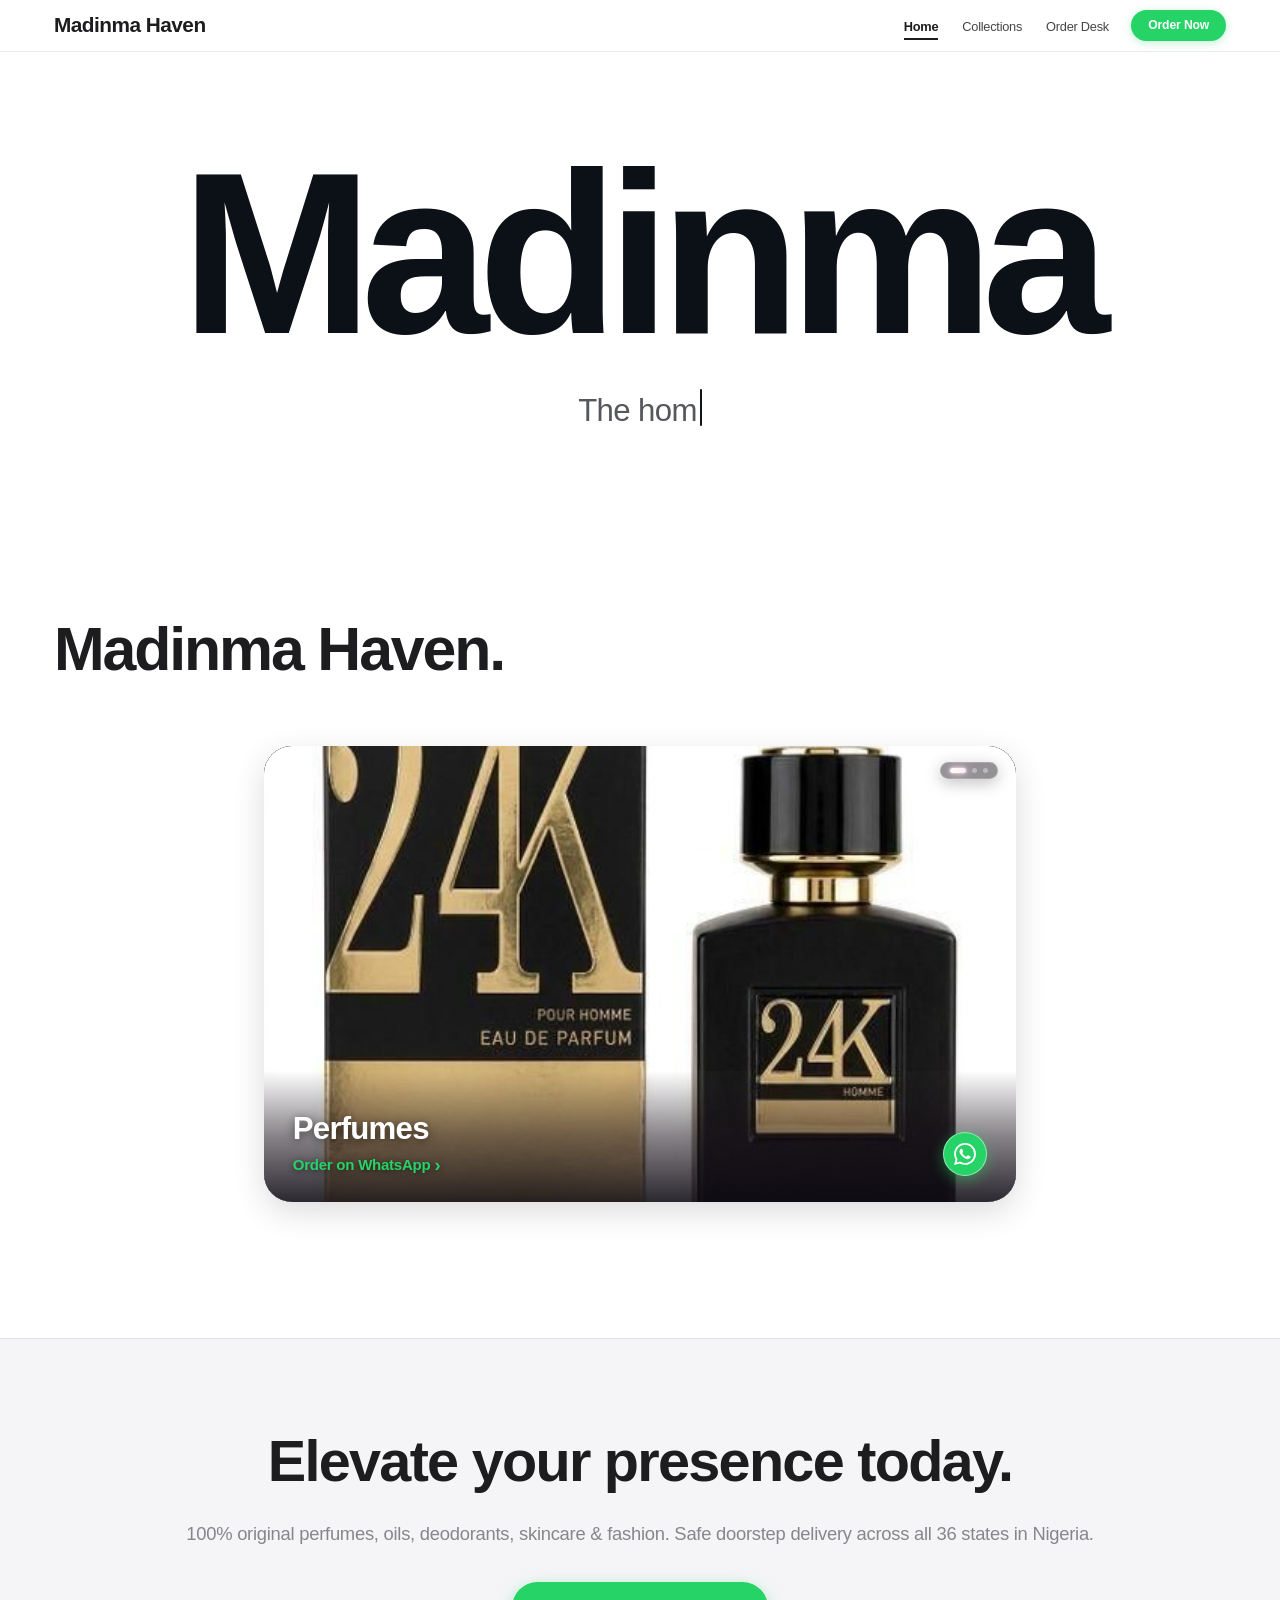
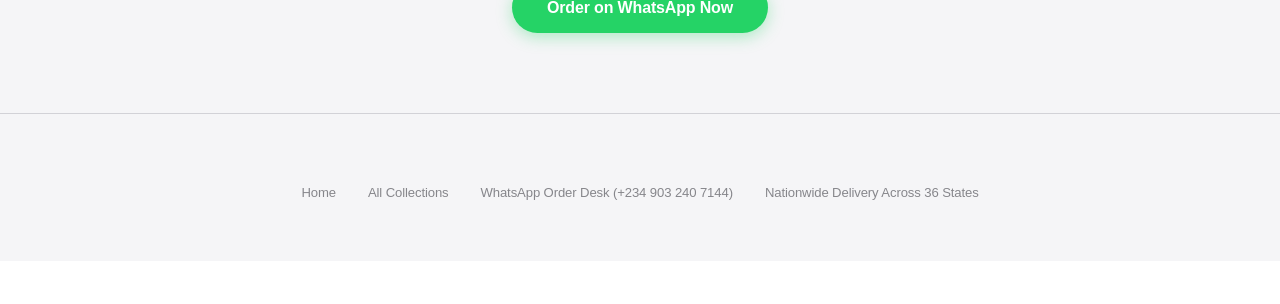
==== commit 16560f44: "Dynamically sync homepage carousel cards with first 3 images of each category collection" ====
--- a/index.html
+++ b/index.html
@@ -10,7 +10,7 @@
   <link rel="icon" type="image/svg+xml" href="assets/images/favicon.svg" />
 
   <!-- Apple Stylesheet -->
-  <link rel="stylesheet" href="assets/css/style.css?v=137" />
+  <link rel="stylesheet" href="assets/css/style.css?v=138" />
   <meta http-equiv="Cache-Control" content="no-cache, no-store, must-revalidate" />
   <meta http-equiv="Pragma" content="no-cache" />
   <meta http-equiv="Expires" content="0" />
@@ -717,8 +717,10 @@
     </div>
   </dialog>
 
+  <!-- Catalog Engine with Supabase Cloud Sync -->
+  <script src="assets/js/products.js?v=138"></script>
   <!-- Main JavaScript File -->
-  <script src="assets/js/app.js?v=136"></script>
+  <script src="assets/js/app.js?v=138"></script>
   <script>
     const navTrigger = document.getElementById('localnav-trigger');
     const navDropdown = document.getElementById('localnav-mobile-dropdown');
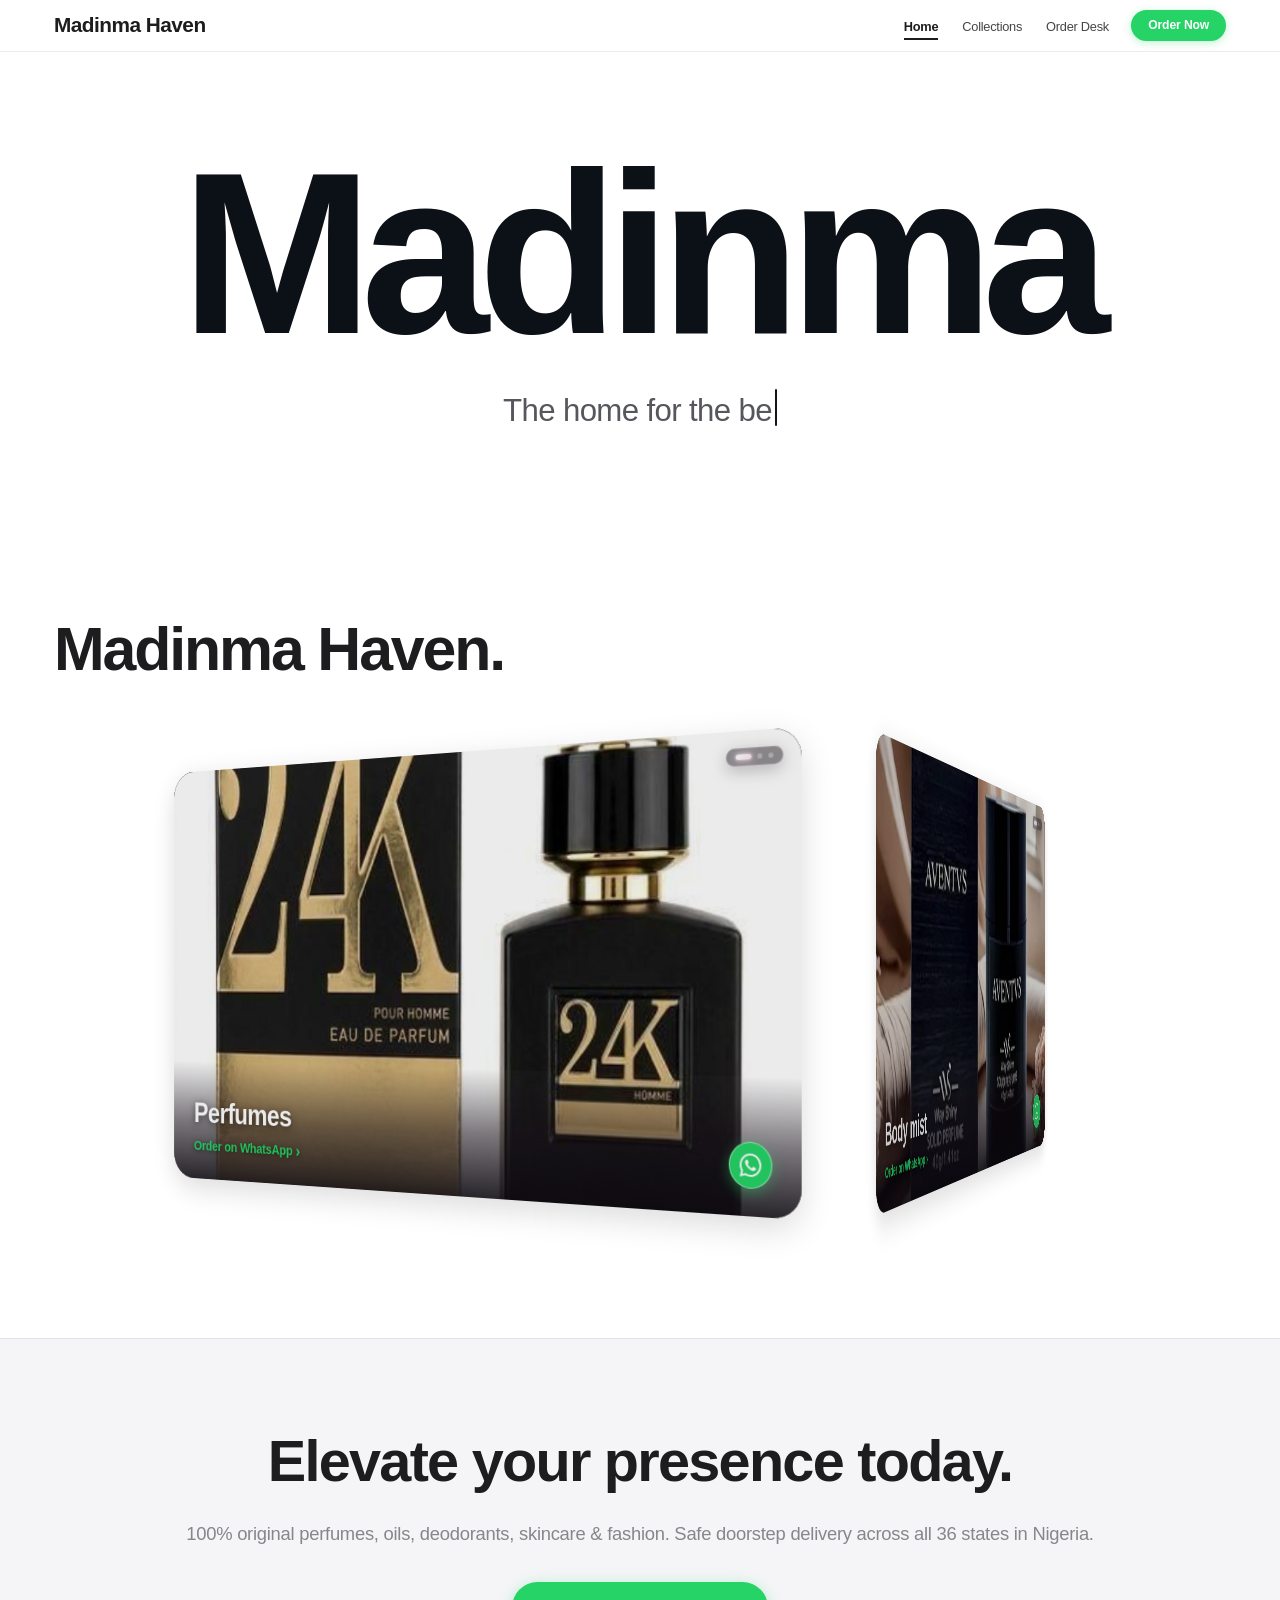
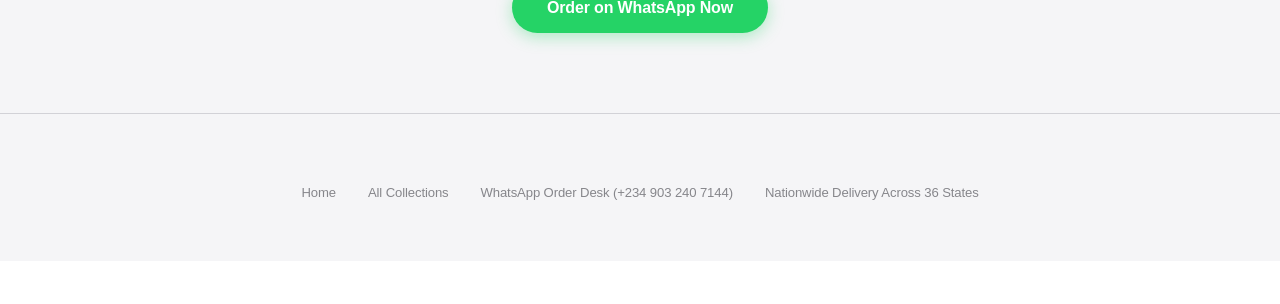
==== commit f4ae93f1: "Fix Supabase cloud sync: prevent read operations from overwriting cloud catalog with default product" ====
--- a/index.html
+++ b/index.html
@@ -718,9 +718,9 @@
   </dialog>
 
   <!-- Catalog Engine with Supabase Cloud Sync -->
-  <script src="assets/js/products.js?v=138"></script>
+  <script src="assets/js/products.js?v=139"></script>
   <!-- Main JavaScript File -->
-  <script src="assets/js/app.js?v=138"></script>
+  <script src="assets/js/app.js?v=139"></script>
   <script>
     const navTrigger = document.getElementById('localnav-trigger');
     const navDropdown = document.getElementById('localnav-mobile-dropdown');
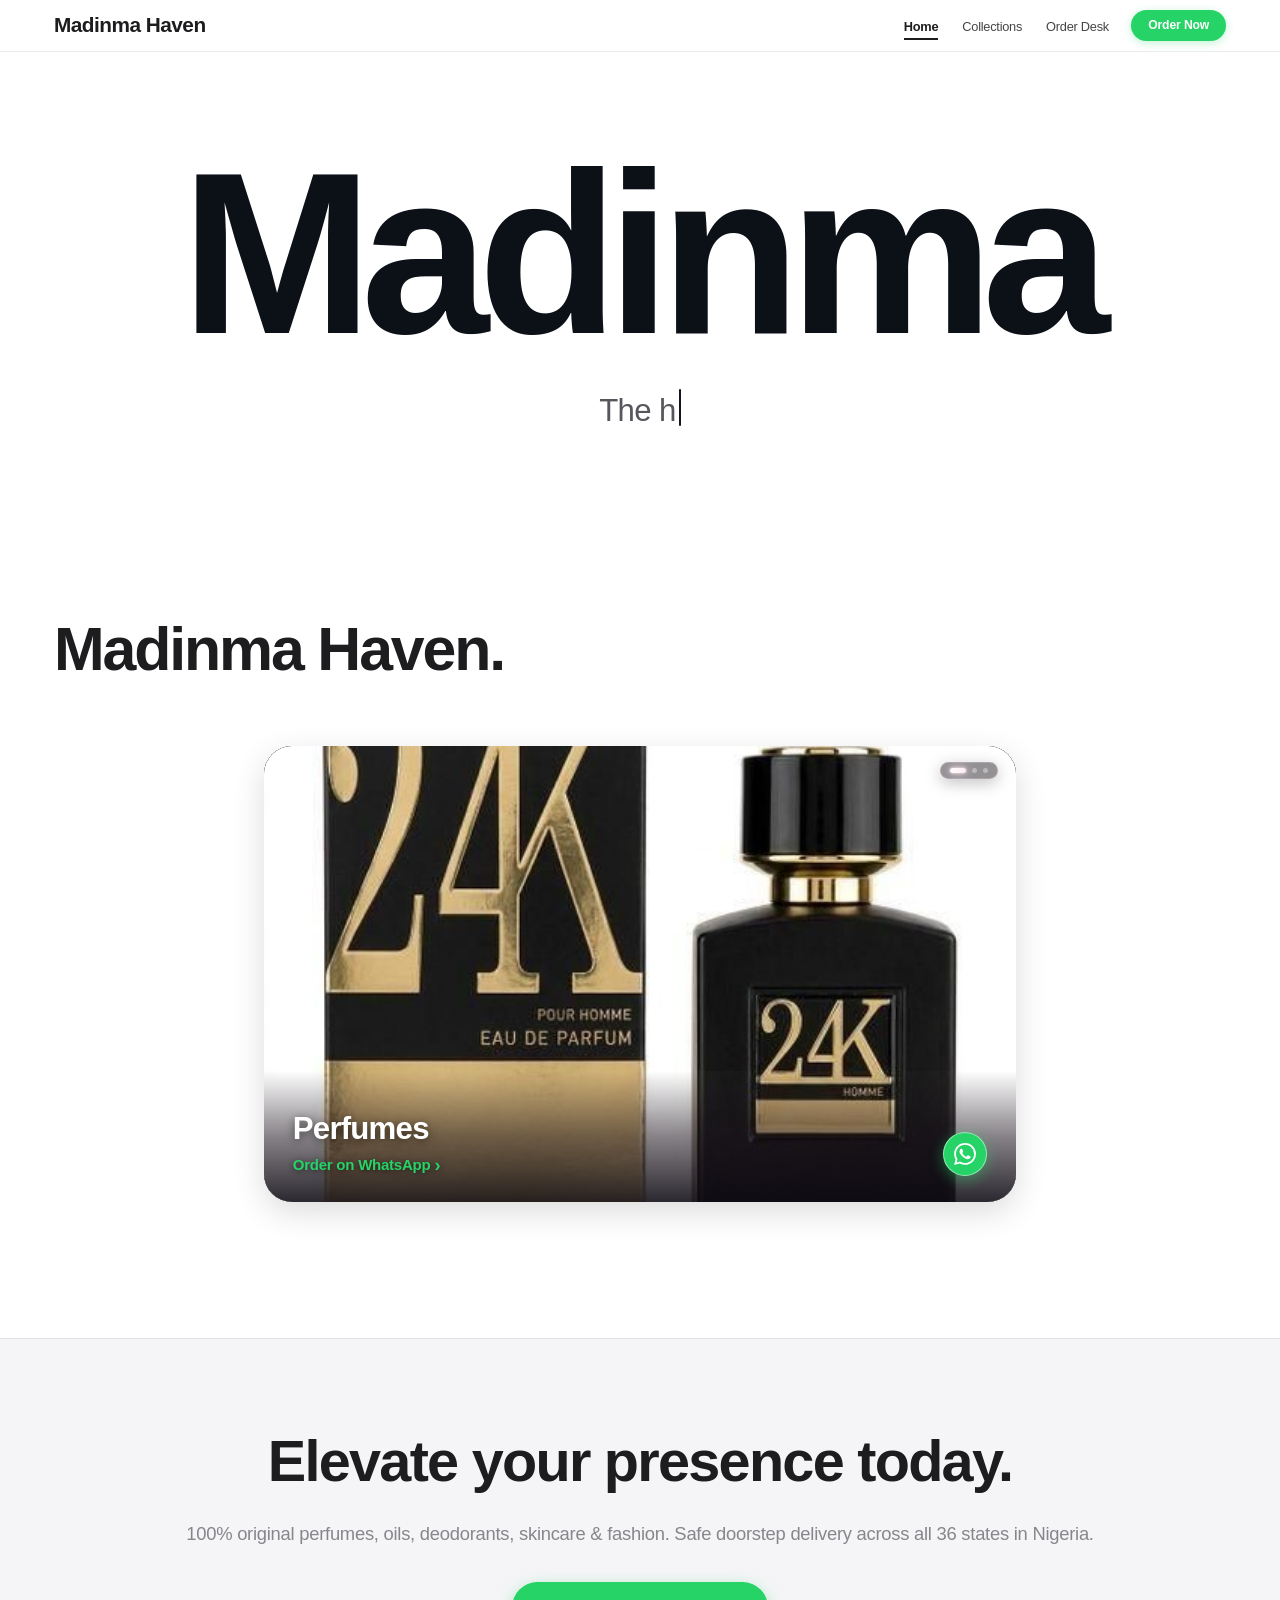
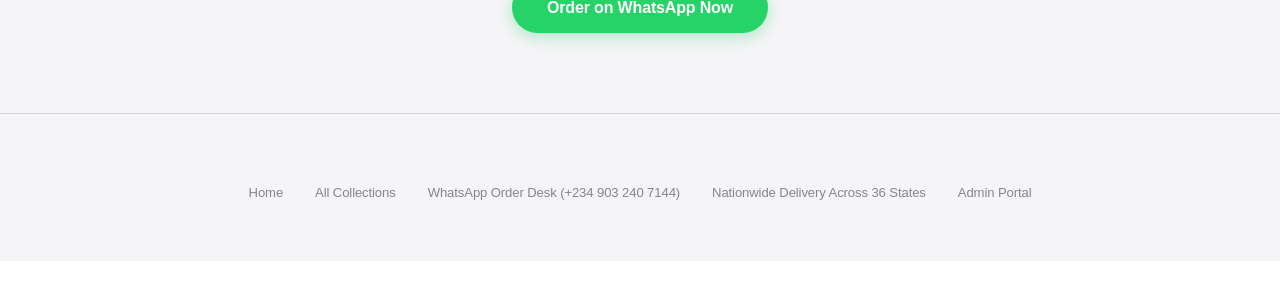
==== commit cd88fb4c: "Add discrete Admin Portal footer link to all pages" ====
--- a/index.html
+++ b/index.html
@@ -523,6 +523,7 @@
         <a href="collections.html">All Collections</a>
         <a href="order.html">WhatsApp Order Desk (+234 903 240 7144)</a>
         <a href="#concierge">Nationwide Delivery Across 36 States</a>
+        <a href="admin.html">Admin Portal</a>
       </nav>
 
     </div>
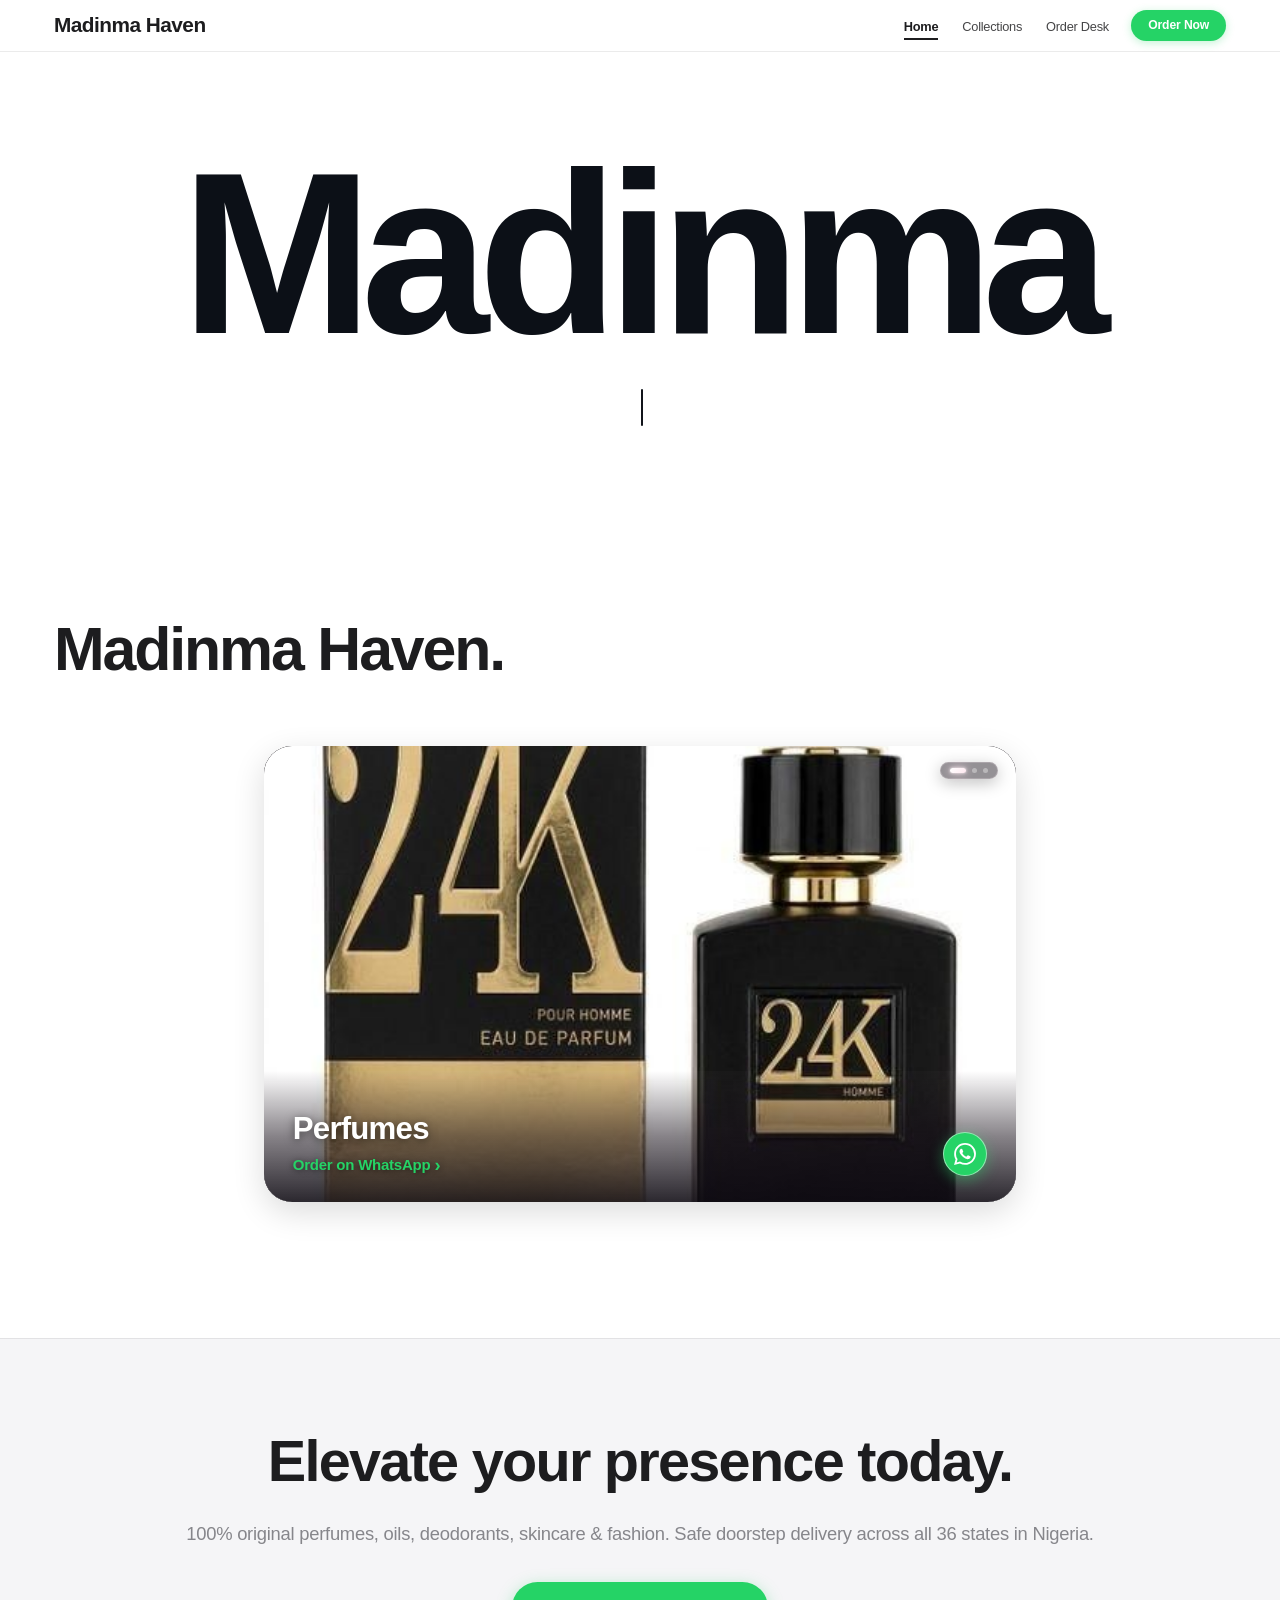
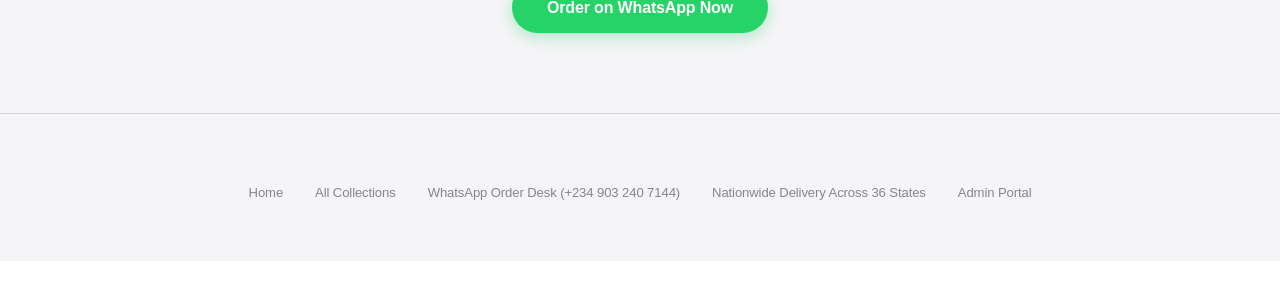
==== commit 3b172e89: "fix(mobile): achieve 100% responsiveness on all mobile screens and contain 3D cube" ====
--- a/index.html
+++ b/index.html
@@ -10,7 +10,7 @@
   <link rel="icon" type="image/svg+xml" href="assets/images/favicon.svg" />
 
   <!-- Apple Stylesheet -->
-  <link rel="stylesheet" href="assets/css/style.css?v=138" />
+  <link rel="stylesheet" href="assets/css/style.css?v=140" />
   <meta http-equiv="Cache-Control" content="no-cache, no-store, must-revalidate" />
   <meta http-equiv="Pragma" content="no-cache" />
   <meta http-equiv="Expires" content="0" />
@@ -20,7 +20,7 @@
   <!-- =======================================================================
        2. APPLE VISION PRO STICKY LOCAL NAV
        ======================================================================= -->
-  <nav class="apple-localnav" id="localnav" style="position: relative;">
+  <nav class="apple-localnav" id="localnav">
     <div class="localnav-inner">
       <div class="localnav-title">
         <a href="#overview">Madinma Haven</a>
@@ -719,9 +719,9 @@
   </dialog>
 
   <!-- Catalog Engine with Supabase Cloud Sync -->
-  <script src="assets/js/products.js?v=139"></script>
+  <script src="assets/js/products.js?v=140"></script>
   <!-- Main JavaScript File -->
-  <script src="assets/js/app.js?v=139"></script>
+  <script src="assets/js/app.js?v=140"></script>
   <script>
     const navTrigger = document.getElementById('localnav-trigger');
     const navDropdown = document.getElementById('localnav-mobile-dropdown');
--- a/assets/css/style.css
+++ b/assets/css/style.css
@@ -68,6 +68,9 @@
   font-family: var(--font-apple);
   -webkit-font-smoothing: antialiased;
   -moz-osx-font-smoothing: grayscale;
+  overflow-x: hidden !important;
+  max-width: 100vw !important;
+  width: 100% !important;
 }
 
 body {
@@ -76,7 +79,10 @@
   line-height: 1.47059;
   font-weight: 400;
   letter-spacing: -0.016em;
-  overflow-x: hidden;
+  overflow-x: hidden !important;
+  max-width: 100vw !important;
+  width: 100% !important;
+  position: relative;
 }
 
 .apple-container {
@@ -166,6 +172,8 @@
   position: sticky;
   top: 0;
   width: 100%;
+  max-width: 100vw;
+  box-sizing: border-box;
   height: 52px;
   background: rgba(255, 255, 255, 0.88);
   backdrop-filter: saturate(180%) blur(20px);
@@ -1991,79 +1999,155 @@
   /* 1. Header (Sticky Localnav) */
   .apple-localnav {
     height: 48px;
+    width: 100% !important;
+    max-width: 100vw !important;
+    box-sizing: border-box;
+    overflow: hidden;
   }
   .localnav-inner {
-    padding: 0 1rem;
-    gap: 0.5rem;
+    padding: 0 10px !important;
+    gap: 6px !important;
+    width: 100% !important;
+    max-width: 100% !important;
+    box-sizing: border-box;
+    display: flex;
+    align-items: center;
+    justify-content: space-between;
+  }
+  .localnav-title {
+    flex-shrink: 1;
+    min-width: 0;
   }
   .localnav-title a {
-    font-size: 1.05rem;
+    font-size: clamp(0.85rem, 3.8vw, 1.02rem) !important;
     letter-spacing: -0.02em;
     white-space: nowrap;
+    overflow: hidden;
+    text-overflow: ellipsis;
+    display: block;
   }
   .localnav-menu {
-    gap: 0.4rem;
+    display: flex !important;
+    align-items: center !important;
+    gap: 6px !important;
+    flex-shrink: 0 !important;
   }
   /* On compact screens, streamline to high-impact primary WhatsApp button */
   .localnav-btn-demo {
-    display: none;
+    display: none !important;
   }
   .localnav-btn-buy {
-    padding: 5px 12px;
-    font-size: 0.78rem;
+    padding: 5px 10px !important;
+    font-size: clamp(0.7rem, 2.9vw, 0.78rem) !important;
     font-weight: 600;
+    white-space: nowrap !important;
+    flex-shrink: 0 !important;
+    border-radius: 980px;
+  }
+  .localnav-trigger {
+    display: inline-flex !important;
+    align-items: center;
+    justify-content: center;
+    width: 30px !important;
+    height: 30px !important;
+    padding: 0;
+    flex-shrink: 0 !important;
+    margin: 0;
+  }
+  .localnav-trigger svg {
+    width: 18px;
+    height: 18px;
   }
 
   /* 2. Hero Section */
   .hero-giant-typography {
-    padding: 1.4rem 0.5rem 2.2rem;
+    padding: 1.2rem 0.5rem 1.8rem;
+    max-width: 100%;
+    overflow: hidden;
+    box-sizing: border-box;
   }
   .hero-giant-title {
-    font-size: clamp(3.2rem, 16.5vw, 4.8rem);
-    line-height: 0.96;
-    letter-spacing: -0.04em;
-    margin-bottom: 1.1rem;
+    font-size: clamp(2.3rem, 11.5vw, 4.0rem) !important;
+    line-height: 1.0;
+    letter-spacing: -0.03em;
+    margin-bottom: 0.9rem;
+    max-width: 100%;
+    word-break: normal;
+    overflow-wrap: normal;
   }
   .hero-giant-motto {
-    font-size: clamp(1.05rem, 4.2vw, 1.25rem);
+    font-size: clamp(0.92rem, 3.8vw, 1.15rem) !important;
     line-height: 1.45;
-    padding: 0 0.4rem;
+    padding: 0 0.5rem;
+    max-width: 100%;
+    box-sizing: border-box;
   }
 
   /* 3. Collections Section Header */
   .vision-closer-look {
     padding: 2.2rem 0 3.8rem;
+    width: 100% !important;
+    max-width: 100vw !important;
+    overflow: hidden !important;
+    box-sizing: border-box;
   }
   .closer-look-header-wrap {
     margin-bottom: 1.2rem;
     padding: 0 1rem;
+    max-width: 100%;
+    box-sizing: border-box;
   }
   .closer-look-title {
-    font-size: clamp(1.75rem, 6.5vw, 2.4rem);
+    font-size: clamp(1.65rem, 6.2vw, 2.2rem);
     line-height: 1.15;
   }
 
-  /* 4. Horizontal Peek Carousel on Mobile (Signature Apple Card Peek) */
+  /* 4. Horizontal Peek Carousel on Mobile (Signature Apple Card Peek & 3D Cube) */
   .apple-carousel-viewport {
-    padding: 0 1rem 1.6rem;
+    padding: 0 0.5rem 1.6rem !important;
+    width: 100% !important;
+    max-width: 100vw !important;
+    overflow-x: hidden !important;
+    box-sizing: border-box;
   }
   .apple-carousel-track {
     gap: 12px;
   }
+  .cube-viewport-3d {
+    width: calc(100vw - 20px) !important;
+    max-width: 100% !important;
+    margin: 0 auto !important;
+    overflow: hidden !important;
+    border-radius: 20px;
+    box-sizing: border-box;
+  }
+  .cube-scene-3d {
+    width: 100% !important;
+    max-width: 100% !important;
+  }
+  .cube-face-3d {
+    width: 100% !important;
+    max-width: 100% !important;
+    box-sizing: border-box;
+  }
   .apple-vision-item {
-    /* 82vw allows the next card to subtly peek, signaling swipeability */
-    width: 82vw;
-    min-width: 270px;
-    max-width: 380px;
+    /* Fluid width constrained within mobile screen */
+    width: 100% !important;
+    max-width: 100% !important;
+    box-sizing: border-box;
     scroll-snap-align: center;
   }
   .apple-vision-box {
+    width: 100% !important;
+    max-width: 100% !important;
     height: 380px;
     border-radius: 20px;
+    box-sizing: border-box;
   }
   .apple-vision-overlay {
     padding: 1.1rem 1rem;
     background: linear-gradient(to top, rgba(0, 0, 0, 0.88) 0%, rgba(0, 0, 0, 0.52) 55%, transparent 100%);
+    box-sizing: border-box;
   }
   .apple-vision-overlay-title {
     font-size: 1.22rem;
@@ -2467,6 +2551,15 @@
   user-select: none;
   -webkit-user-select: none;
   cursor: grab;
+}
+
+@media (max-width: 768px) {
+  .cube-viewport-3d {
+    overflow: hidden !important;
+    width: calc(100vw - 20px) !important;
+    max-width: 100% !important;
+    border-radius: 20px !important;
+  }
 }
 
 .cube-viewport-3d:active {
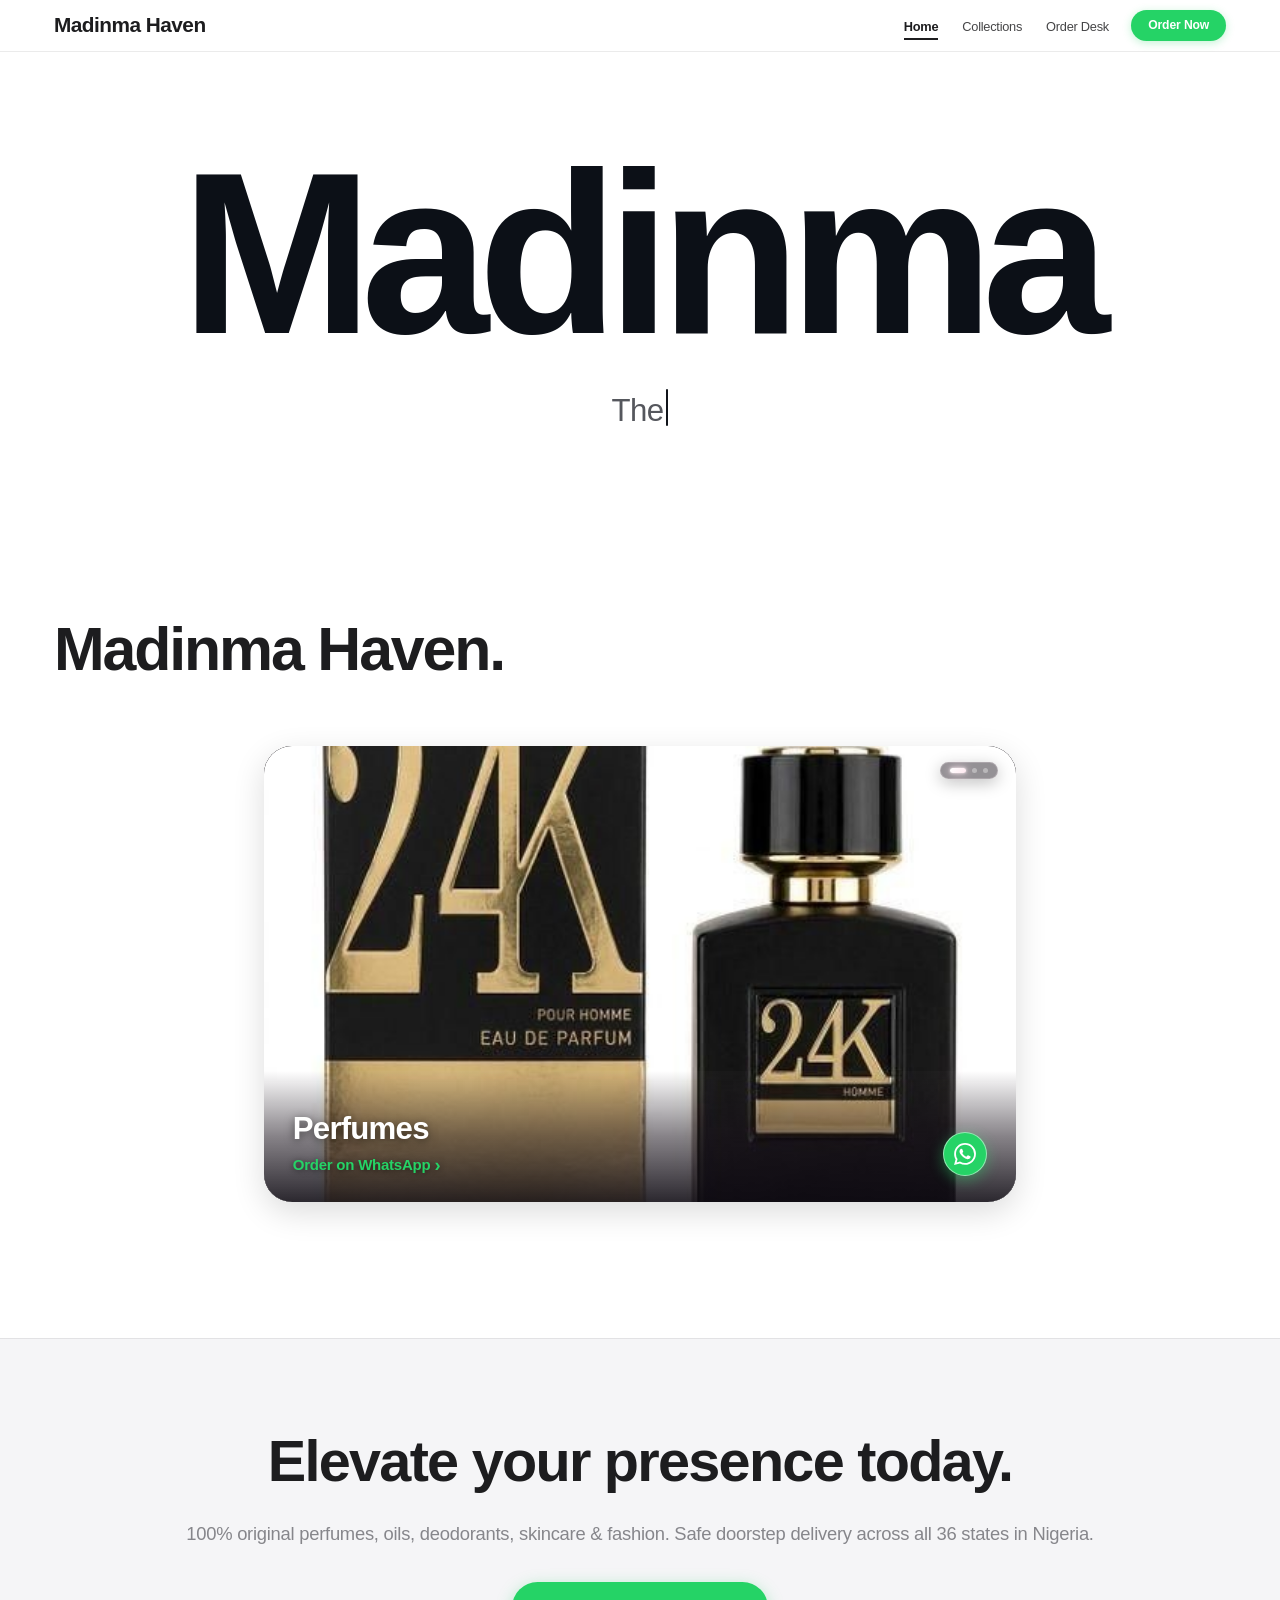
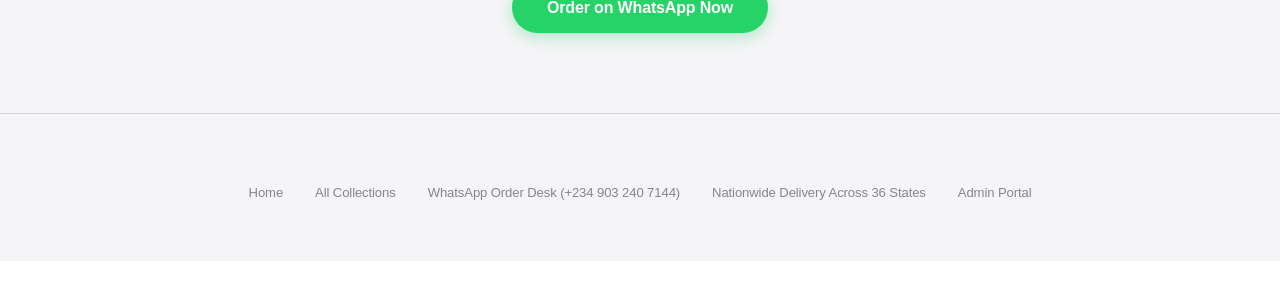
==== commit 0a9f2c05: "fix(mobile): restore mobile hamburger dropdown visibility without touching desktop design" ====
--- a/index.html
+++ b/index.html
@@ -10,7 +10,7 @@
   <link rel="icon" type="image/svg+xml" href="assets/images/favicon.svg" />
 
   <!-- Apple Stylesheet -->
-  <link rel="stylesheet" href="assets/css/style.css?v=140" />
+  <link rel="stylesheet" href="assets/css/style.css?v=141" />
   <meta http-equiv="Cache-Control" content="no-cache, no-store, must-revalidate" />
   <meta http-equiv="Pragma" content="no-cache" />
   <meta http-equiv="Expires" content="0" />
@@ -719,9 +719,9 @@
   </dialog>
 
   <!-- Catalog Engine with Supabase Cloud Sync -->
-  <script src="assets/js/products.js?v=140"></script>
+  <script src="assets/js/products.js?v=141"></script>
   <!-- Main JavaScript File -->
-  <script src="assets/js/app.js?v=140"></script>
+  <script src="assets/js/app.js?v=141"></script>
   <script>
     const navTrigger = document.getElementById('localnav-trigger');
     const navDropdown = document.getElementById('localnav-mobile-dropdown');
@@ -730,6 +730,9 @@
         e.stopPropagation();
         navDropdown.classList.toggle('active');
       });
+      navDropdown.addEventListener('click', (e) => {
+        e.stopPropagation();
+      });
       document.addEventListener('click', () => {
         navDropdown.classList.remove('active');
       });
--- a/assets/css/style.css
+++ b/assets/css/style.css
@@ -309,22 +309,36 @@
   display: none;
   position: absolute;
   top: calc(100% + 8px);
-  right: 16px;
+  right: 12px;
   width: 220px;
+  max-width: calc(100vw - 24px);
   background: rgba(255, 255, 255, 0.98);
   backdrop-filter: blur(25px) saturate(180%);
   -webkit-backdrop-filter: blur(25px) saturate(180%);
   border: 1px solid rgba(0, 0, 0, 0.08);
-  border-radius: 14px;
-  box-shadow: 0 10px 30px rgba(0, 0, 0, 0.12);
+  border-radius: 16px;
+  box-shadow: 0 14px 40px rgba(0, 0, 0, 0.16);
   padding: 8px;
   flex-direction: column;
   gap: 4px;
-  z-index: 1000;
+  z-index: 10000;
+  pointer-events: auto;
 }
 
 .localnav-mobile-dropdown.active {
-  display: flex;
+  display: flex !important;
+  animation: localnavDropdownFade 0.22s cubic-bezier(0.16, 1, 0.3, 1);
+}
+
+@keyframes localnavDropdownFade {
+  from {
+    opacity: 0;
+    transform: translateY(-8px) scale(0.96);
+  }
+  to {
+    opacity: 1;
+    transform: translateY(0) scale(1);
+  }
 }
 
 .localnav-mobile-item {
@@ -2002,7 +2016,7 @@
     width: 100% !important;
     max-width: 100vw !important;
     box-sizing: border-box;
-    overflow: hidden;
+    overflow: visible !important;
   }
   .localnav-inner {
     padding: 0 10px !important;
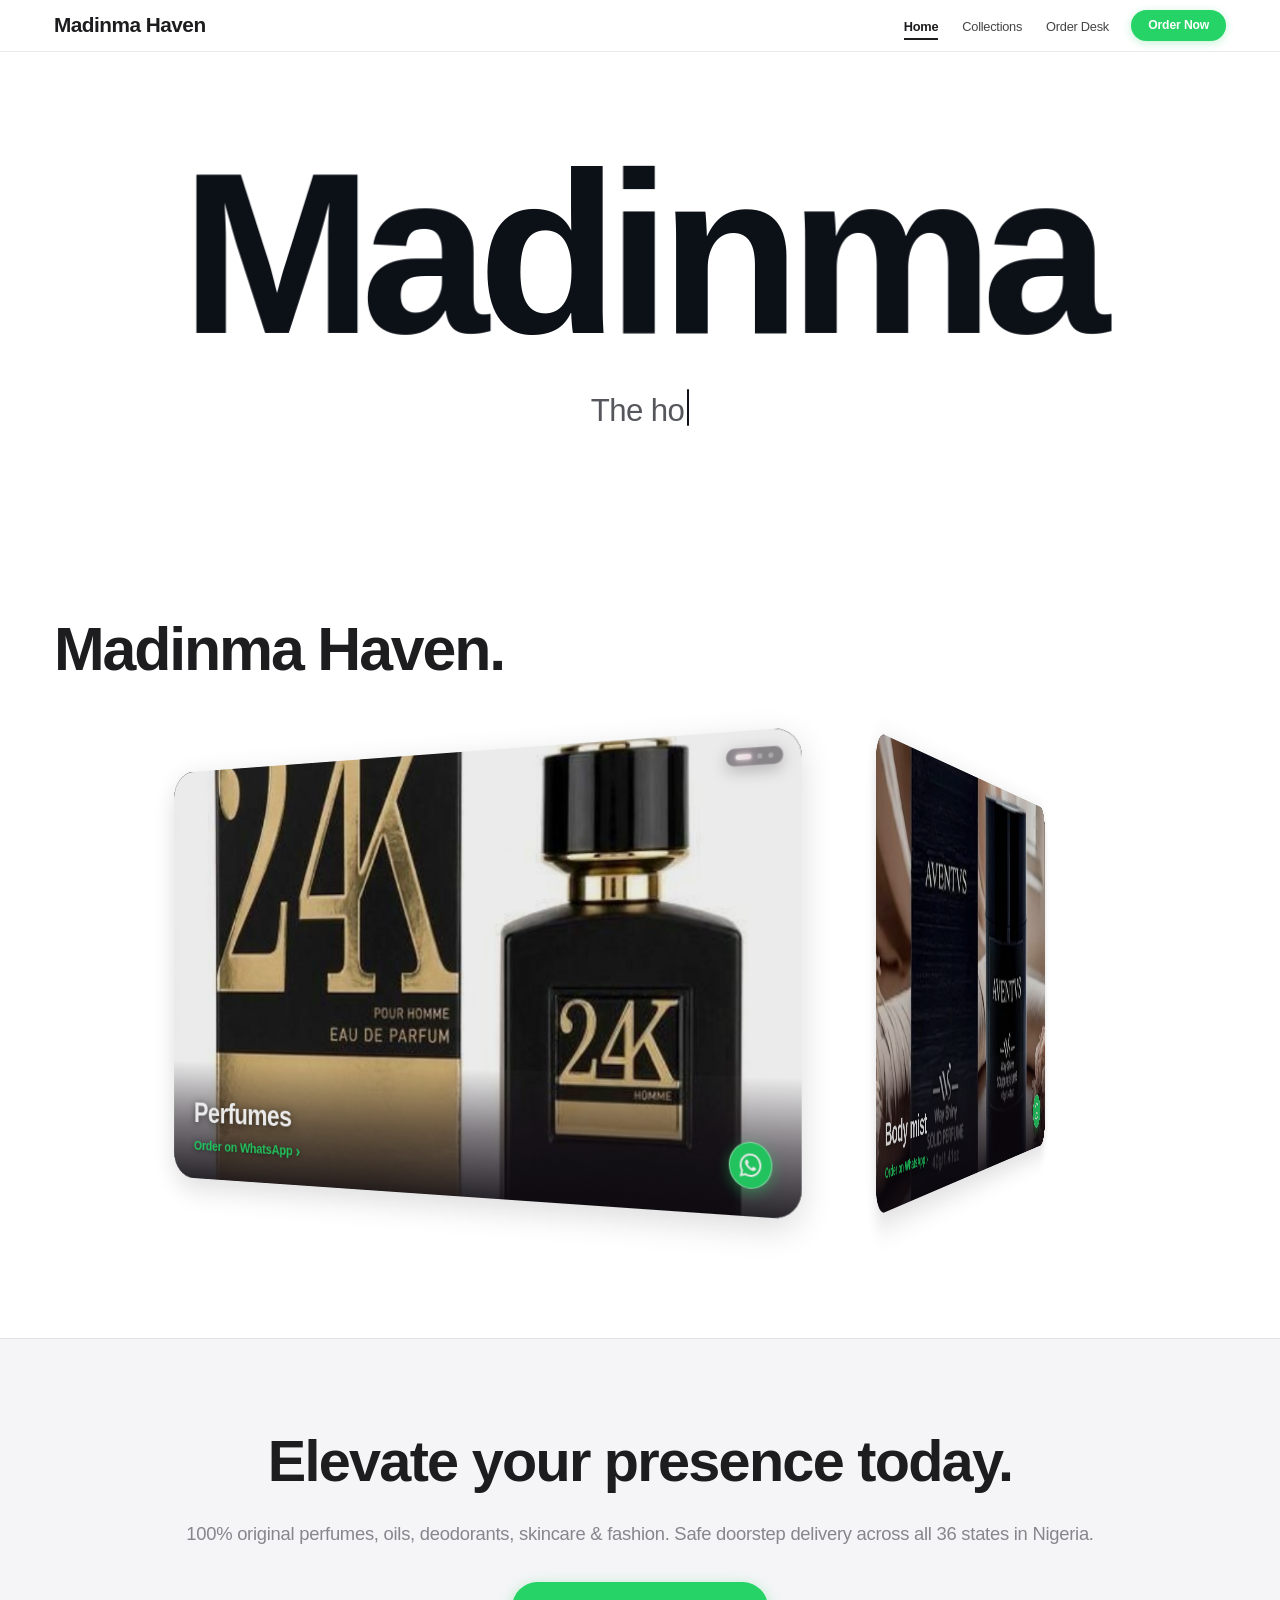
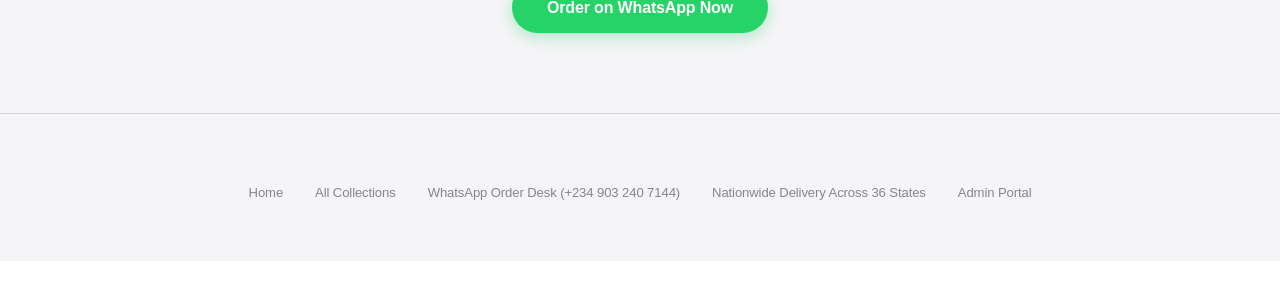
==== commit 0ef6c0a1: "feat(admin): professional mobile layout for admin portal with untouched desktop design" ====
--- a/index.html
+++ b/index.html
@@ -10,7 +10,7 @@
   <link rel="icon" type="image/svg+xml" href="assets/images/favicon.svg" />
 
   <!-- Apple Stylesheet -->
-  <link rel="stylesheet" href="assets/css/style.css?v=141" />
+  <link rel="stylesheet" href="assets/css/style.css?v=142" />
   <meta http-equiv="Cache-Control" content="no-cache, no-store, must-revalidate" />
   <meta http-equiv="Pragma" content="no-cache" />
   <meta http-equiv="Expires" content="0" />
--- a/assets/css/style.css
+++ b/assets/css/style.css
@@ -3700,6 +3700,179 @@
   background: rgba(255, 255, 255, 0.2);
 }
 
+@media (max-width: 768px) {
+  .admin-header {
+    padding: 12px 14px !important;
+    position: sticky;
+    top: 0;
+    z-index: 1000;
+    background: rgba(17, 17, 19, 0.96) !important;
+    backdrop-filter: blur(20px) saturate(180%);
+    -webkit-backdrop-filter: blur(20px) saturate(180%);
+    border-bottom: 1px solid rgba(255, 255, 255, 0.12) !important;
+  }
+
+  .admin-header-inner {
+    display: grid !important;
+    grid-template-columns: 1fr 1fr !important;
+    grid-template-rows: auto auto !important;
+    gap: 10px 8px !important;
+    align-items: center !important;
+    width: 100% !important;
+  }
+
+  .admin-header-title {
+    grid-column: 1 / 2 !important;
+    grid-row: 1 / 2 !important;
+    font-size: clamp(13.5px, 4vw, 15px) !important;
+    font-weight: 700 !important;
+    gap: 6px !important;
+    white-space: nowrap !important;
+    display: flex !important;
+    align-items: center !important;
+  }
+
+  .admin-header-badge {
+    font-size: 10px !important;
+    padding: 2px 6px !important;
+  }
+
+  .admin-header-actions {
+    grid-column: 1 / -1 !important;
+    grid-row: 1 / 3 !important;
+    display: contents !important;
+  }
+
+  .admin-btn-lock {
+    grid-column: 2 / 3 !important;
+    grid-row: 1 / 2 !important;
+    padding: 5px 12px !important;
+    font-size: 12px !important;
+    font-weight: 600 !important;
+    border-radius: 8px !important;
+    justify-self: end !important;
+    background: rgba(239, 68, 68, 0.14) !important;
+    border: 1px solid rgba(239, 68, 68, 0.32) !important;
+    color: #fca5a5 !important;
+    white-space: nowrap !important;
+  }
+
+  .admin-btn-lock:hover {
+    background: rgba(239, 68, 68, 0.24) !important;
+  }
+
+  .admin-btn-collections {
+    grid-column: 1 / 2 !important;
+    grid-row: 2 / 3 !important;
+    width: 100% !important;
+    text-align: center !important;
+    justify-content: center !important;
+    padding: 8px 10px !important;
+    font-size: 12.5px !important;
+    font-weight: 500 !important;
+    border-radius: 8px !important;
+    box-sizing: border-box !important;
+    display: inline-flex !important;
+    align-items: center !important;
+    gap: 5px !important;
+    background: rgba(255, 255, 255, 0.08) !important;
+    border: 1px solid rgba(255, 255, 255, 0.14) !important;
+    white-space: nowrap !important;
+  }
+
+  .admin-btn-storefront {
+    grid-column: 2 / 3 !important;
+    grid-row: 2 / 3 !important;
+    width: 100% !important;
+    text-align: center !important;
+    justify-content: center !important;
+    padding: 8px 10px !important;
+    font-size: 12.5px !important;
+    font-weight: 500 !important;
+    border-radius: 8px !important;
+    box-sizing: border-box !important;
+    display: inline-flex !important;
+    align-items: center !important;
+    gap: 5px !important;
+    background: rgba(255, 255, 255, 0.08) !important;
+    border: 1px solid rgba(255, 255, 255, 0.14) !important;
+    white-space: nowrap !important;
+  }
+
+  .desktop-only-word {
+    display: none !important;
+  }
+
+  /* Compact 2x2 Stats Grid on mobile */
+  .admin-stats-row {
+    grid-template-columns: repeat(2, 1fr) !important;
+    gap: 10px !important;
+    margin-bottom: 20px !important;
+  }
+
+  .admin-stat-card {
+    padding: 14px 12px !important;
+    border-radius: 14px !important;
+  }
+
+  .admin-stat-num {
+    font-size: 22px !important;
+    margin-bottom: 2px !important;
+  }
+
+  .admin-stat-label {
+    font-size: 11.5px !important;
+    line-height: 1.3 !important;
+  }
+
+  #stat-cloud-status {
+    font-size: 15px !important;
+  }
+
+  /* Main container & cards on mobile */
+  .admin-main {
+    padding: 16px 12px 60px !important;
+  }
+
+  .admin-card {
+    padding: 18px 14px !important;
+    border-radius: 16px !important;
+    margin-bottom: 20px !important;
+  }
+
+  .admin-card-header {
+    flex-direction: column !important;
+    align-items: flex-start !important;
+    gap: 4px !important;
+    margin-bottom: 18px !important;
+    padding-bottom: 12px !important;
+  }
+
+  .admin-card-title {
+    font-size: 17px !important;
+  }
+
+  /* Form & inputs */
+  .admin-upload-zone {
+    padding: 18px 12px !important;
+    border-radius: 12px !important;
+  }
+
+  .admin-upload-icon {
+    width: 28px !important;
+    height: 28px !important;
+    margin-bottom: 6px !important;
+  }
+
+  .admin-upload-text {
+    font-size: 12.5px !important;
+  }
+
+  .admin-upload-subtext {
+    font-size: 11px !important;
+  }
+}
+
 .admin-body {
   background: #fbfbfd;
   min-height: 100vh;
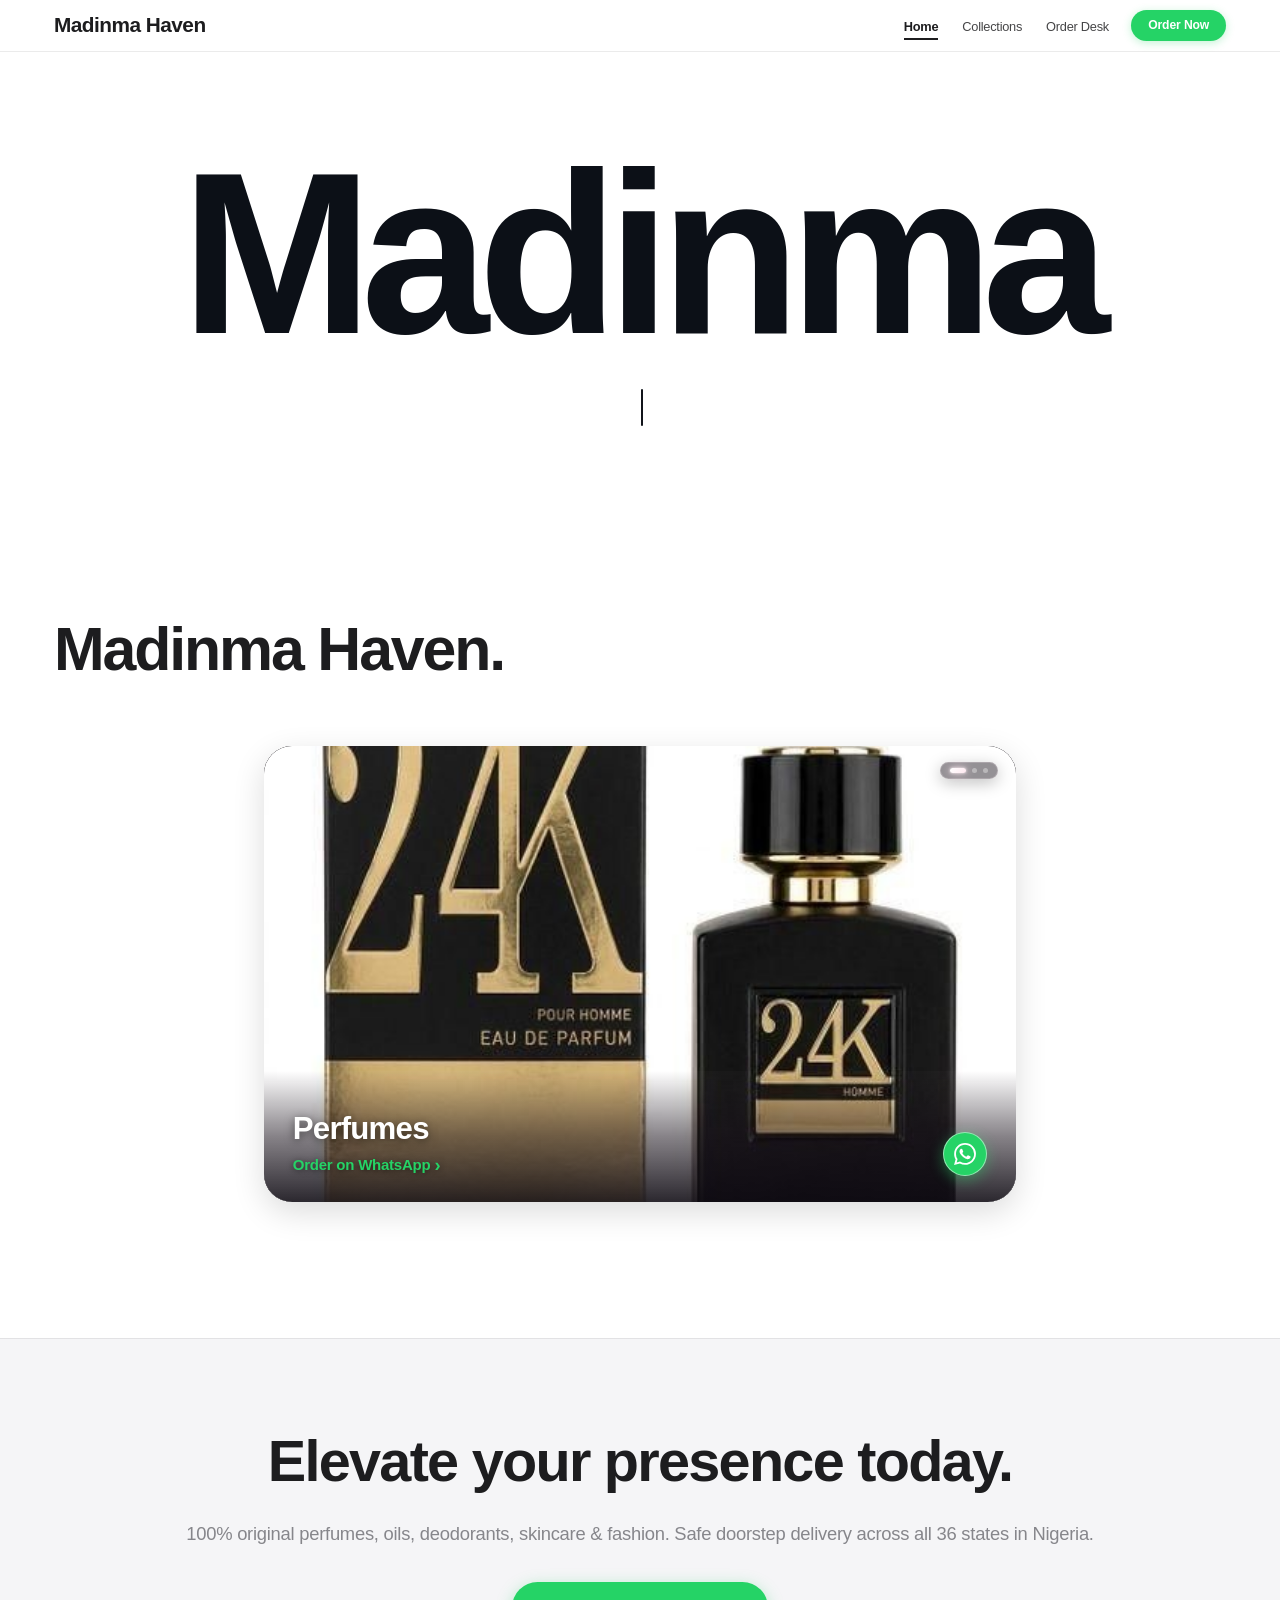
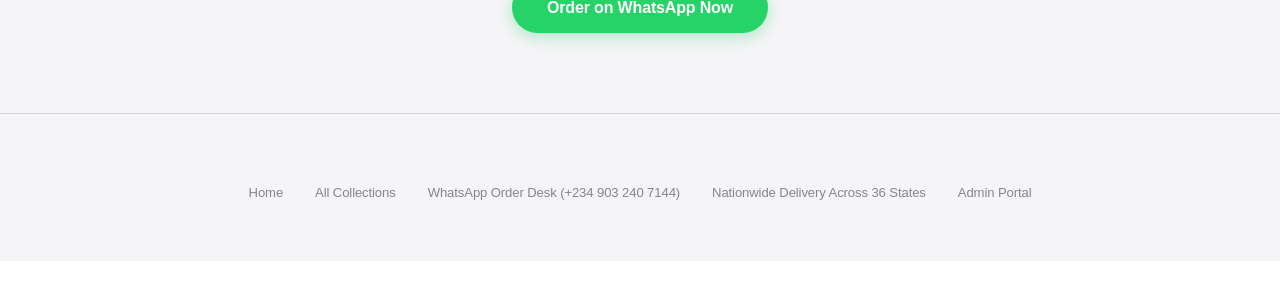
==== commit df45716b: "feat(admin): replace connected storage card with Goods Out of Stock stat counter" ====
--- a/index.html
+++ b/index.html
@@ -10,7 +10,7 @@
   <link rel="icon" type="image/svg+xml" href="assets/images/favicon.svg" />
 
   <!-- Apple Stylesheet -->
-  <link rel="stylesheet" href="assets/css/style.css?v=142" />
+  <link rel="stylesheet" href="assets/css/style.css?v=144" />
   <meta http-equiv="Cache-Control" content="no-cache, no-store, must-revalidate" />
   <meta http-equiv="Pragma" content="no-cache" />
   <meta http-equiv="Expires" content="0" />
--- a/assets/css/style.css
+++ b/assets/css/style.css
@@ -3825,10 +3825,6 @@
     line-height: 1.3 !important;
   }
 
-  #stat-cloud-status {
-    font-size: 15px !important;
-  }
-
   /* Main container & cards on mobile */
   .admin-main {
     padding: 16px 12px 60px !important;
